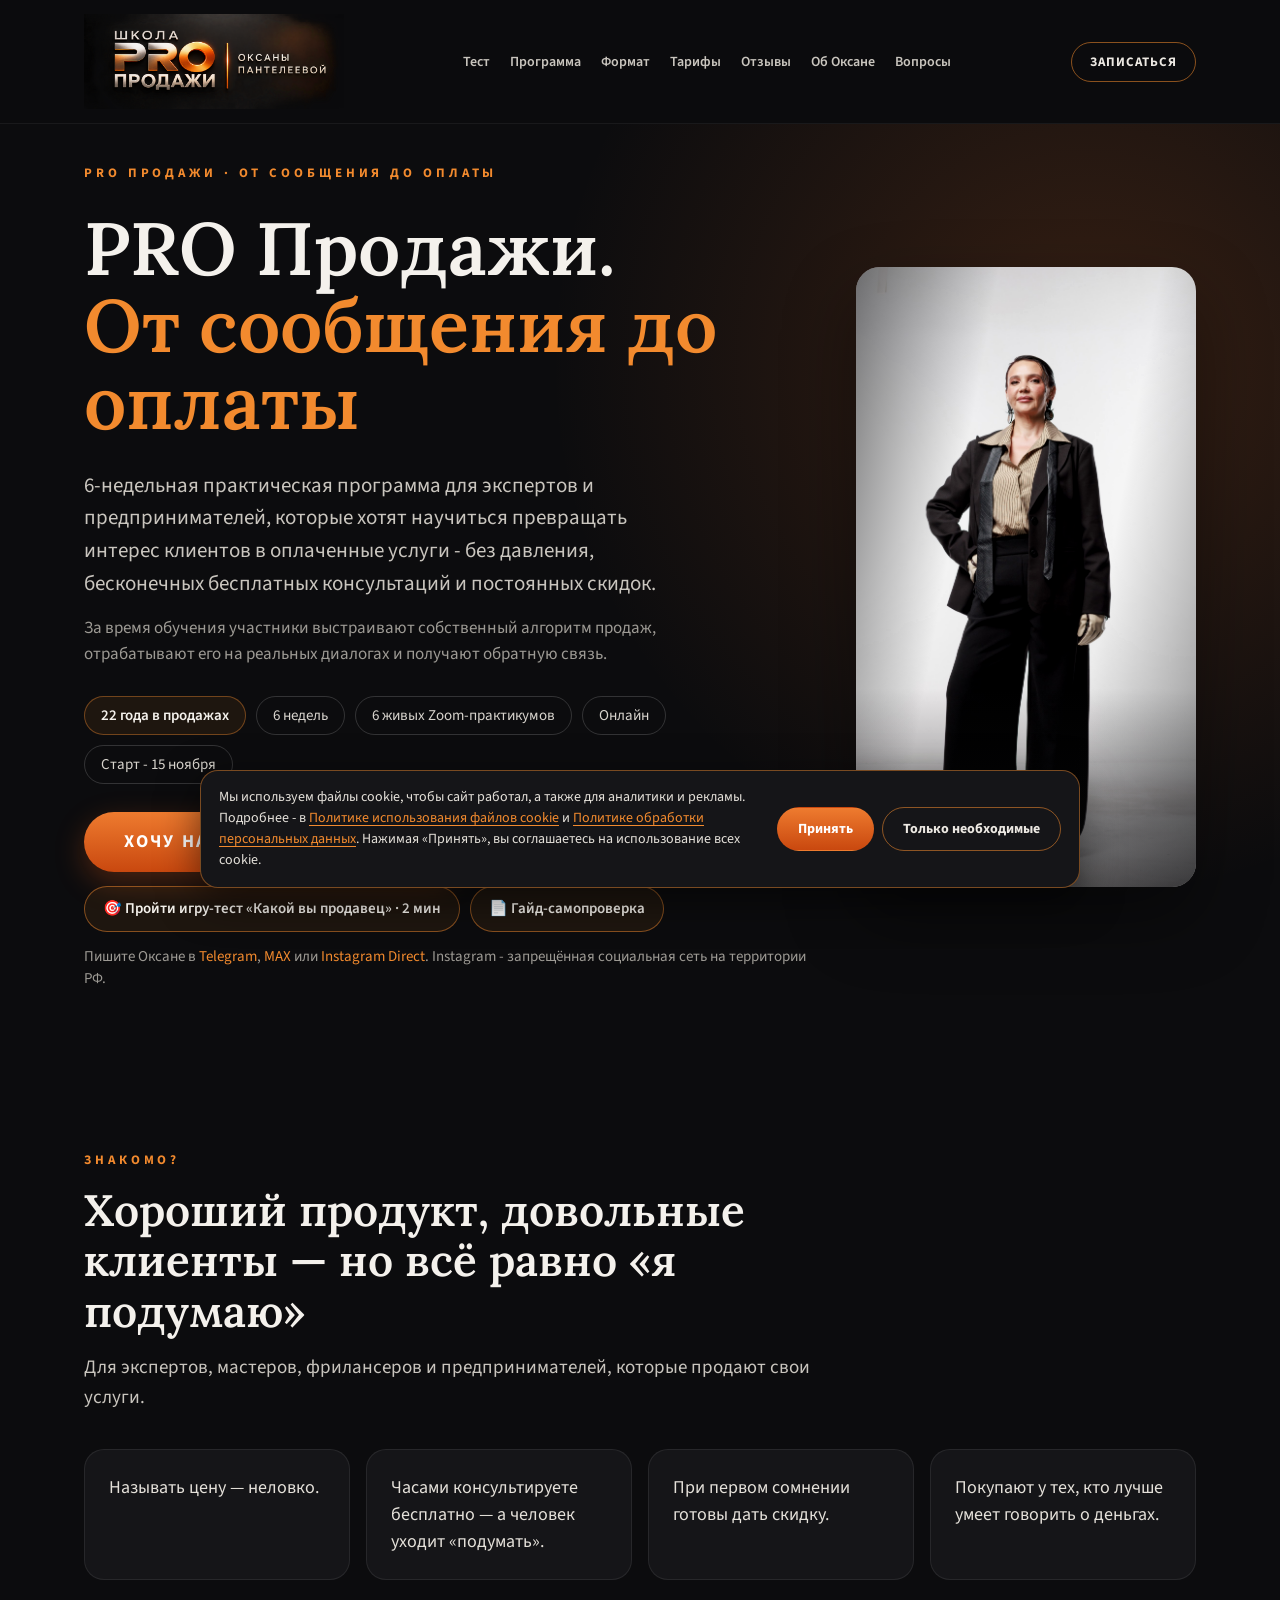
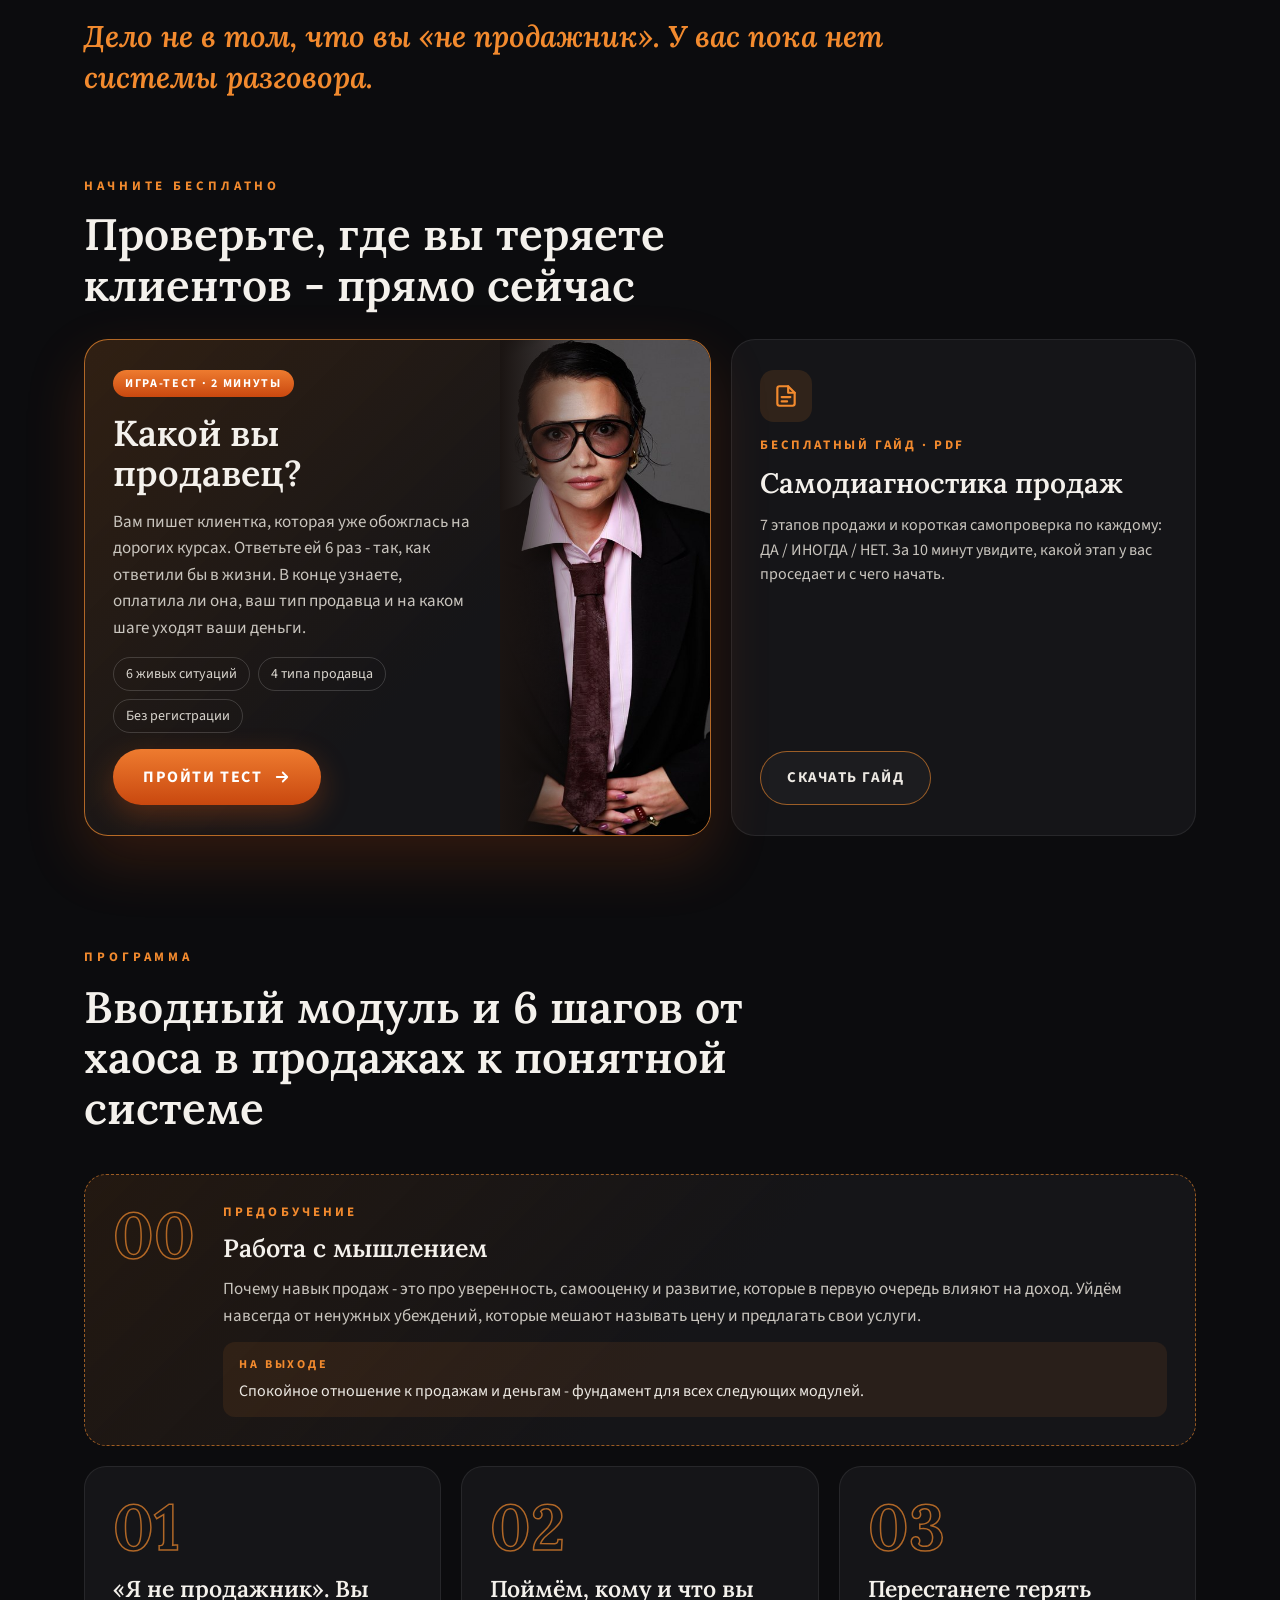
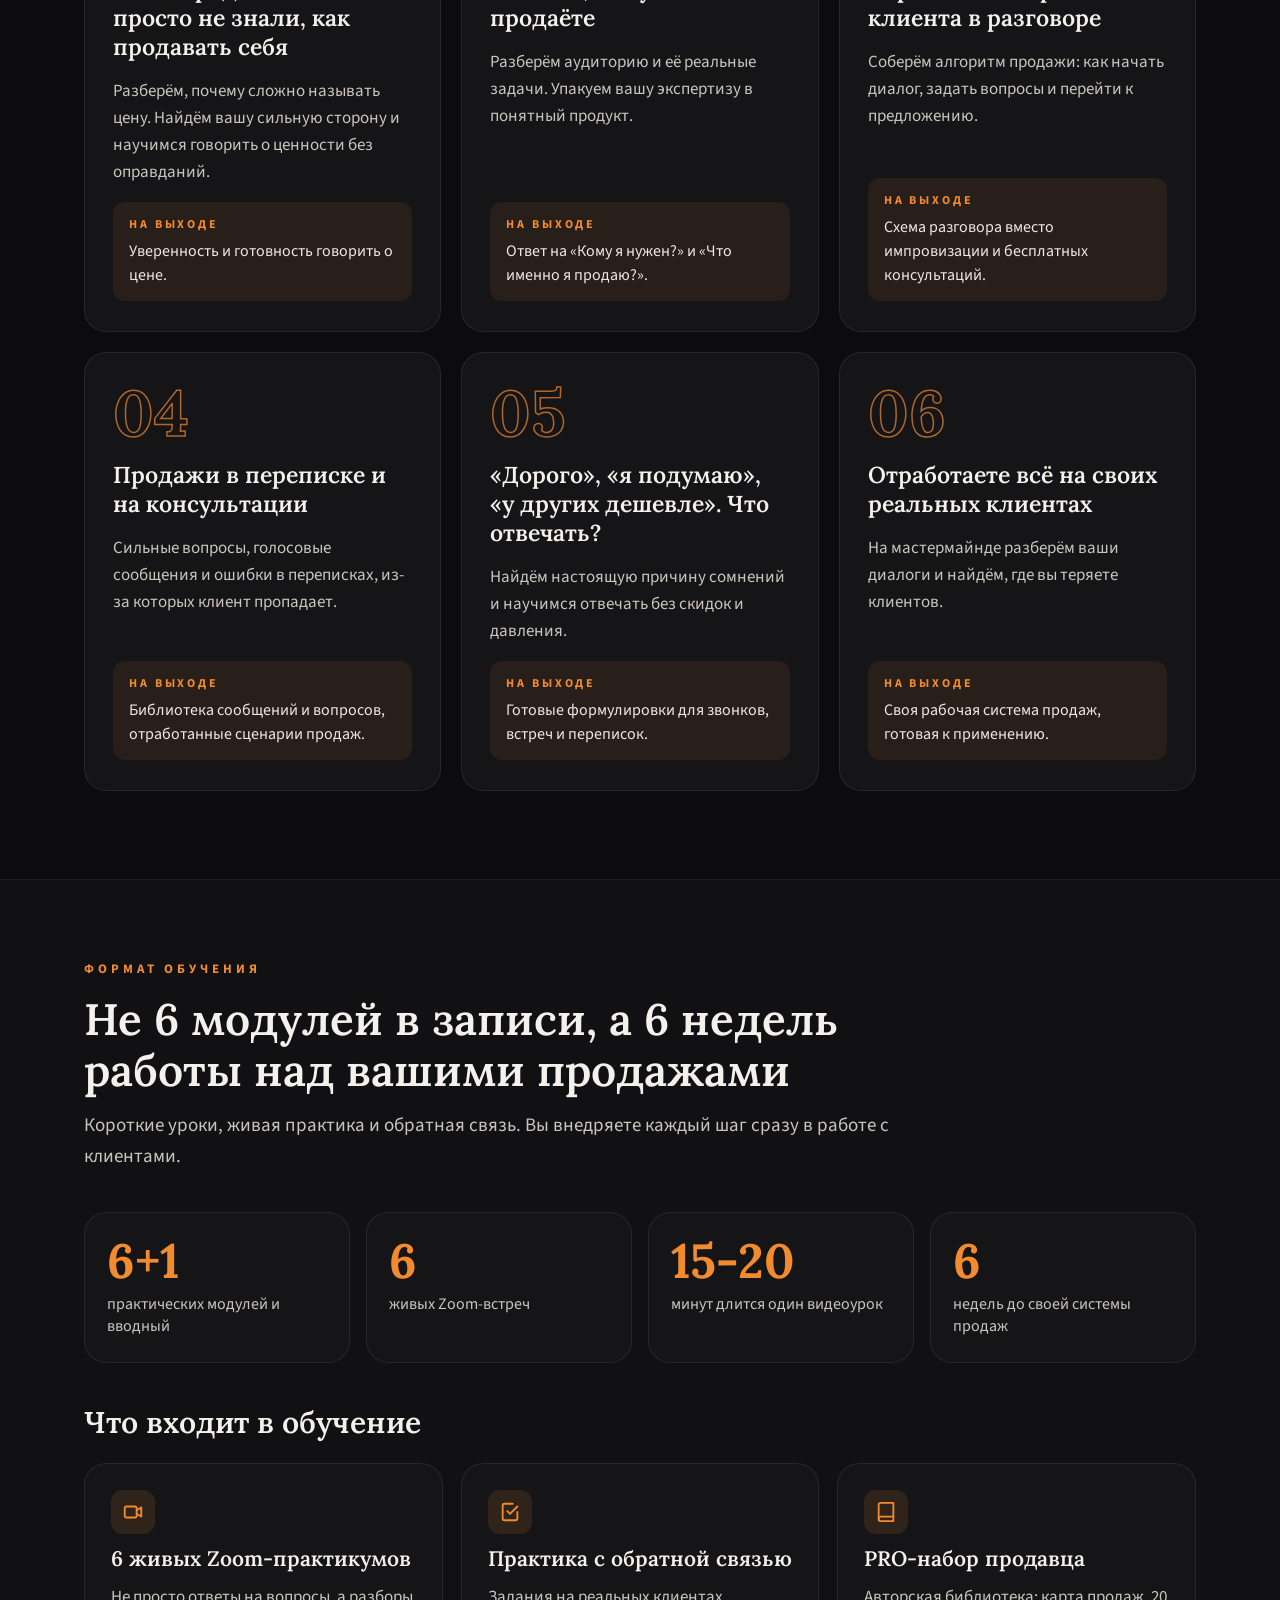
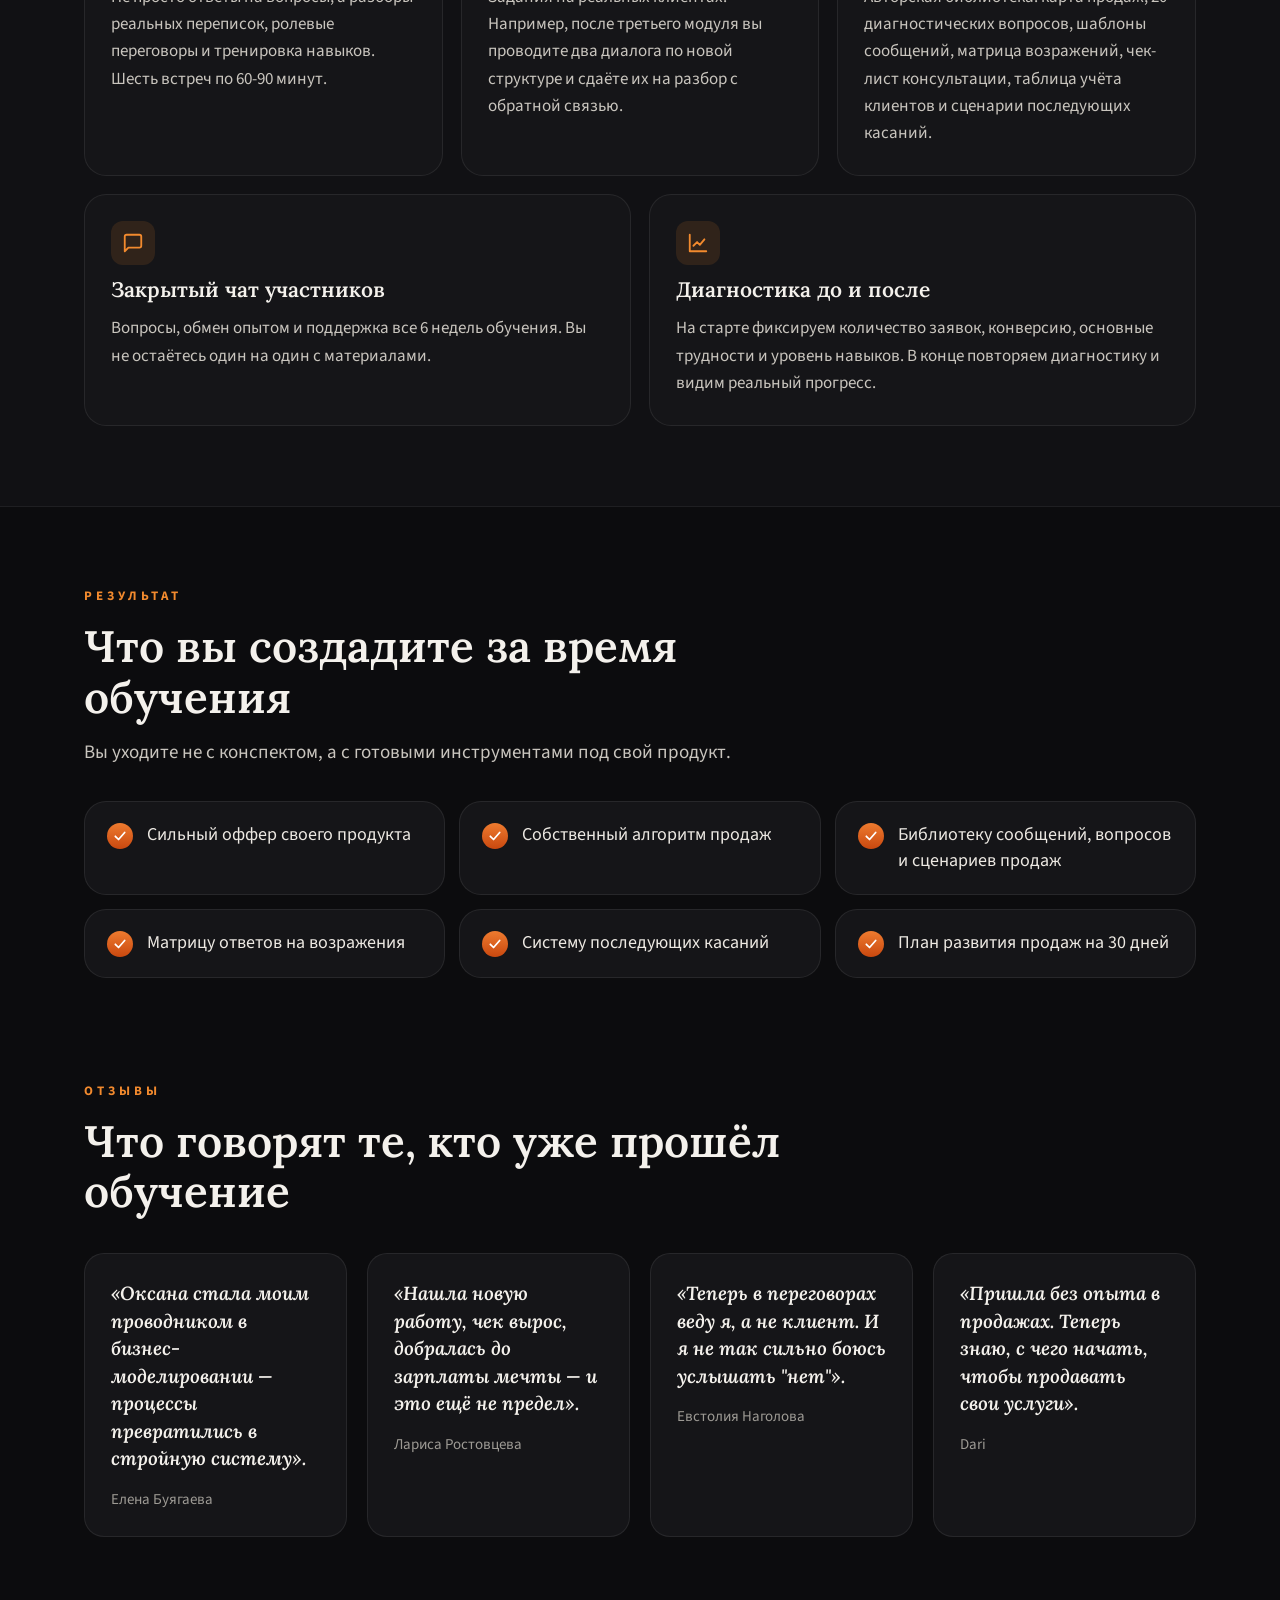
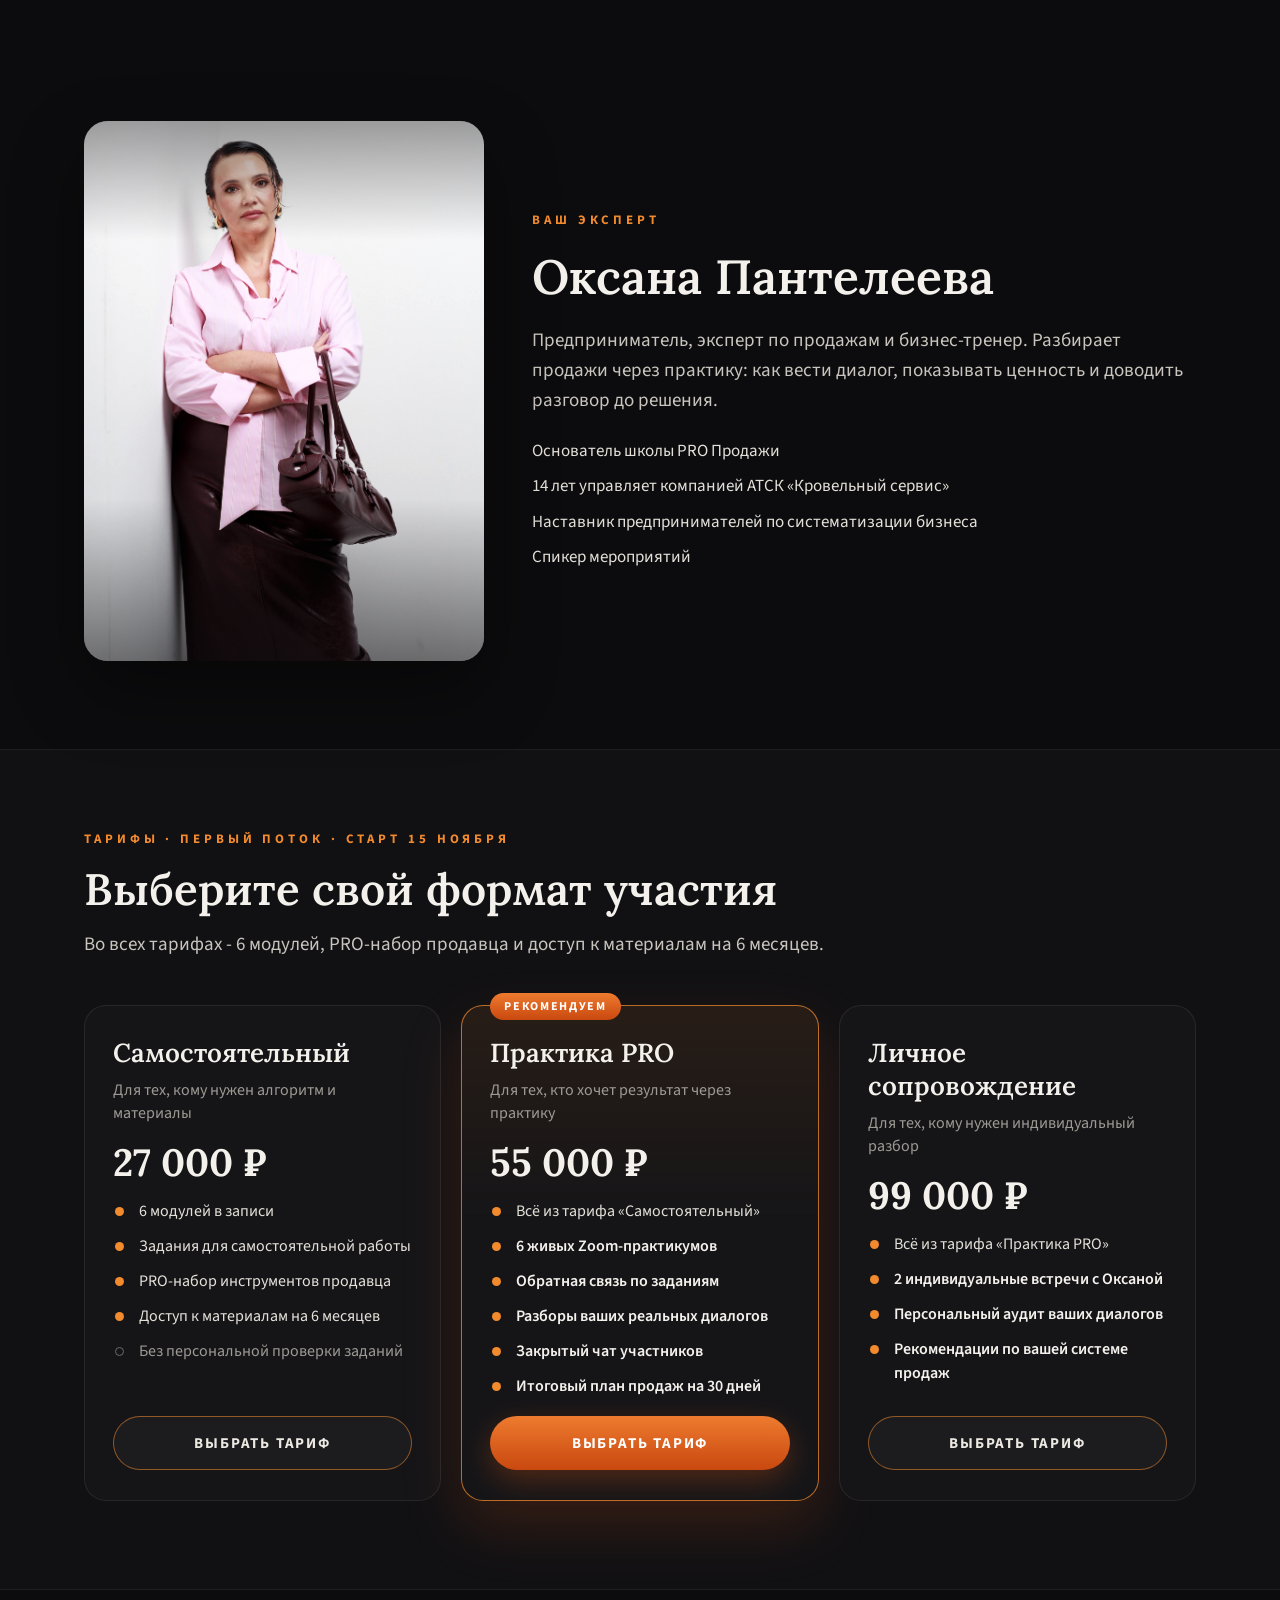
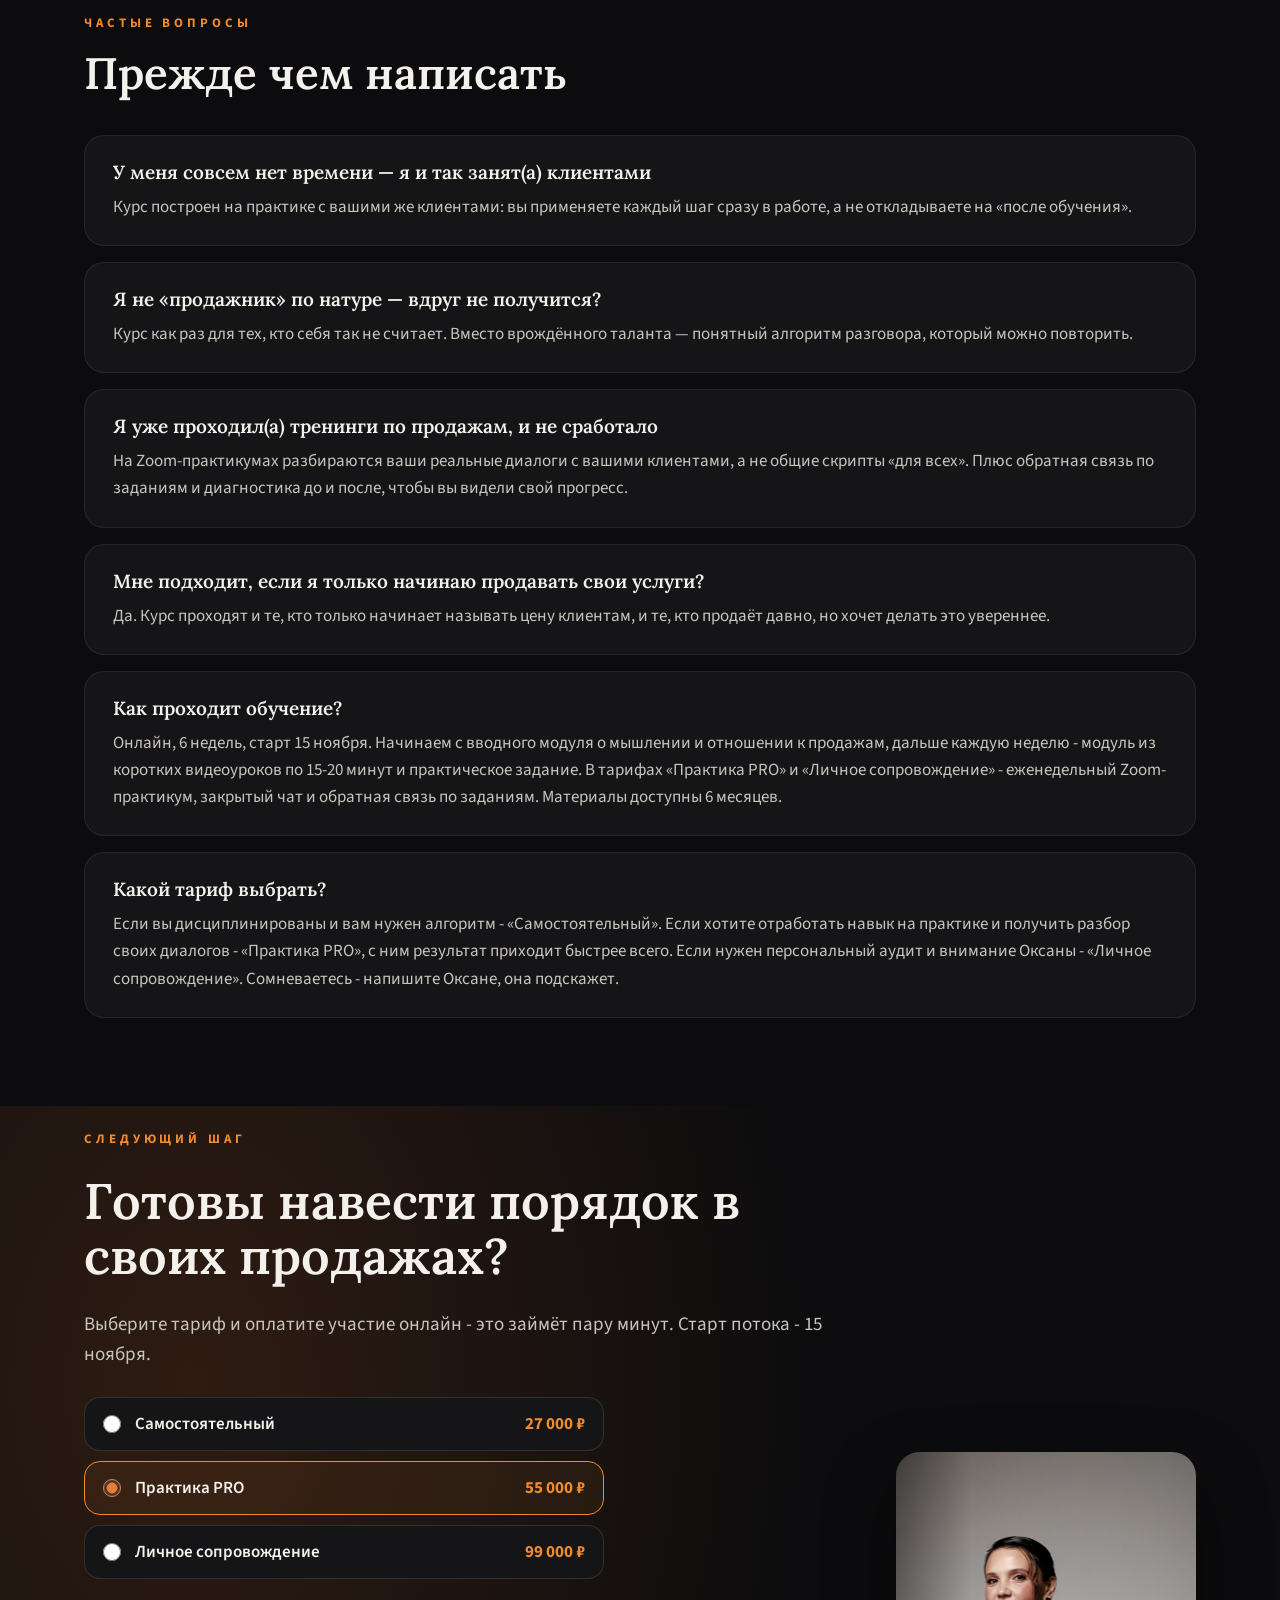
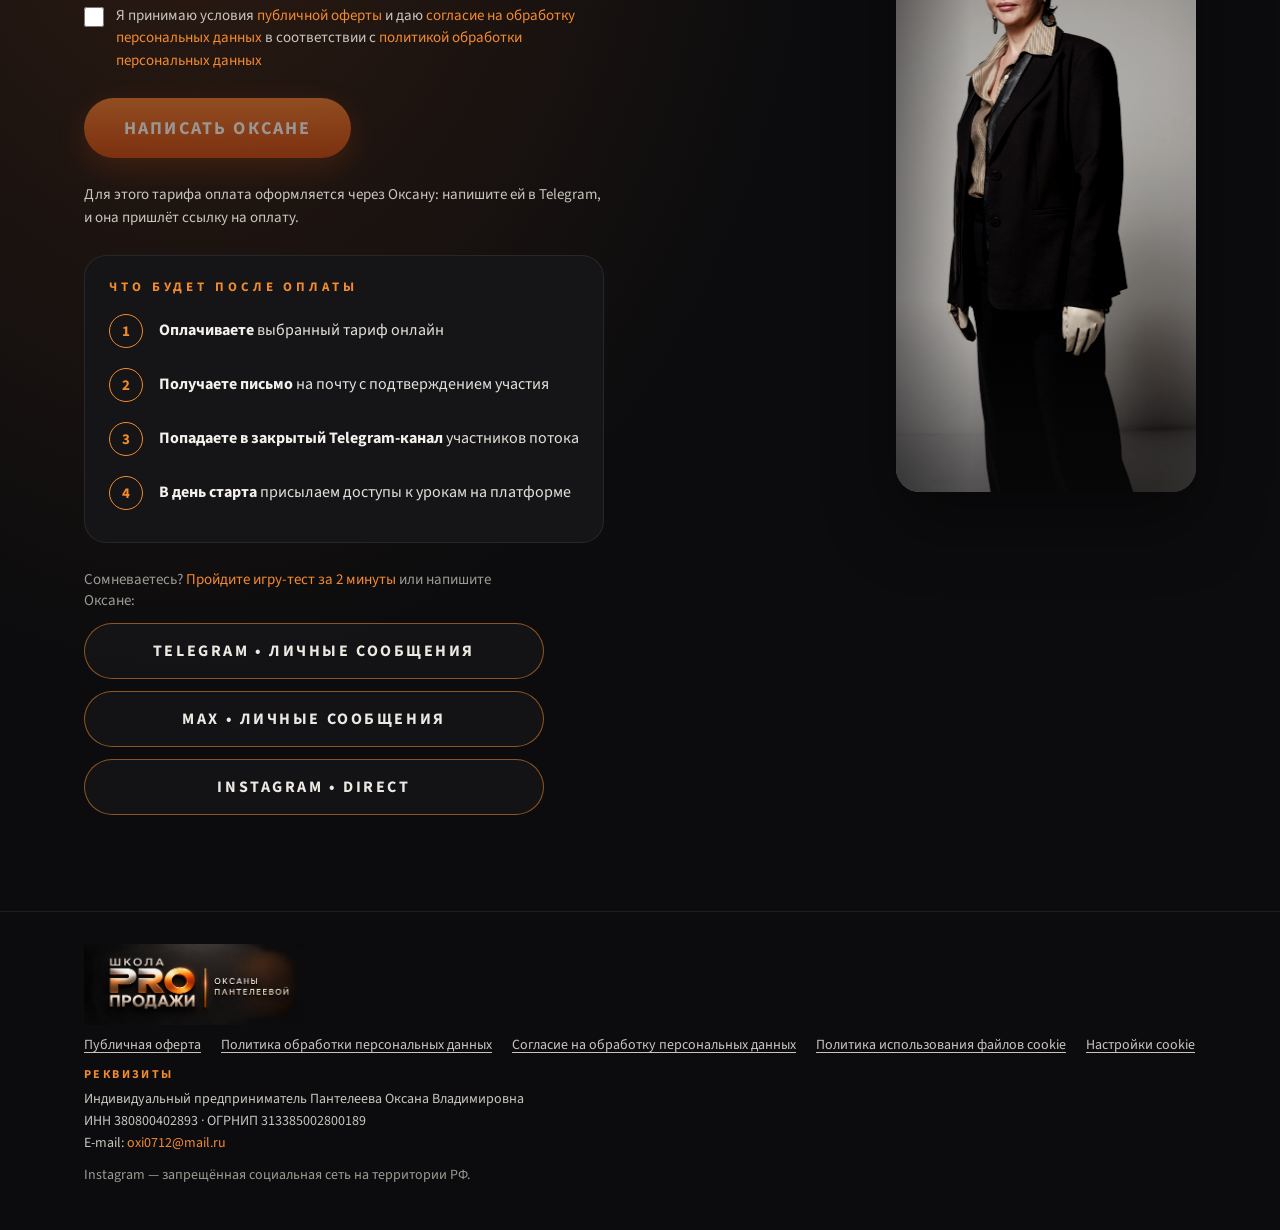
==== index.html @ d16450e8 "Цены с 11 ноября округлены: 27 000 / 55 000 / 99 000 Co-Authored-By: Claude Opus 5.5 <noreply@anthro" ====
<!doctype html>
<html lang="ru">
<head>
<meta charset="utf-8">
<meta name="viewport" content="width=device-width, initial-scale=1">
<title>PRO Продажи. От сообщения до оплаты - курс Оксаны Пантелеевой</title>
<meta name="description" content="Пошаговая система продаж для экспертов и предпринимателей: как назвать цену, что ответить на «дорого» и как довести разговор до сделки без давления.">
<meta property="og:title" content="Школа PRO продажи — курс Оксаны Пантелеевой">
<meta property="og:description" content="От «я не продажник» до эксперта, который уверенно называет цену.">
<meta property="og:type" content="website">
<meta name="theme-color" content="#0c0c0e">

<link href="https://fonts.googleapis.com/css2?family=Lora:ital,wght@0,500;0,600;0,700;1,600&amp;family=Source+Sans+3:wght@400;600;700&amp;display=swap" rel="stylesheet">
<style>
body{margin:0;background:#0c0c0e;color:#ece8e2;font-family:'Source Sans 3','Helvetica Neue',Arial,sans-serif;scroll-behavior:smooth}
a{color:#f28a2e;text-decoration:none}
a:hover{color:#ffb070}
a:focus-visible{outline:2px solid #ffb070;outline-offset:3px}
a.btn:hover{filter:brightness(1.1);color:#ffffff}
a.pill:hover{border-color:#f28a2e;color:#ffffff}
a.navlink{color:#c9c5be;font-size:14px;font-weight:600}
a.navlink:hover{color:#f28a2e}
.consent{display:flex;align-items:flex-start;gap:12px;max-width:520px;font-size:15px;line-height:1.5;color:#c9c5be;cursor:pointer}
.consent input{flex:0 0 auto;width:20px;height:20px;margin:2px 0 0;accent-color:#ee7b2f;cursor:pointer}
.consent-hint{font-size:14px;font-weight:700;color:#ff9a5a;margin-top:-14px}
#pay-btn.locked{opacity:.55}
.legal-links{display:flex;flex-wrap:wrap;gap:6px 20px;font-size:14px}
.legal-links a{color:#c9c5be;text-decoration:underline;text-underline-offset:3px}
.legal-links a:hover{color:#f28a2e}
.navwrap{-ms-overflow-style:none;scrollbar-width:none}
.navwrap::-webkit-scrollbar{display:none}
.navrow{display:flex;flex-wrap:wrap;align-items:center;justify-content:space-between;gap:10px 16px}
.navlogo{flex:0 0 auto;display:flex;align-items:center;min-width:0;width:260px;max-width:38vw}
.navlogo img{display:block;width:100%;height:auto;object-fit:contain}
@media (max-width:640px){
.navlinks{order:3;width:100%;justify-content:flex-start;padding-top:2px}
.navcta{order:2}
.navlogo{width:150px;max-width:44vw}
}
.wrap{max-width:1160px;margin:0 auto;box-sizing:border-box;padding:0 24px}
.kicker{font-size:13px;letter-spacing:.3em;color:#f28a2e;font-weight:700;text-transform:uppercase}
.h2{margin:0;font-family:Lora,Georgia,serif;font-weight:600;font-size:clamp(28px,4vw,44px);line-height:1.15;color:#f4f1ec}
.card{box-sizing:border-box;background:#151518;border:1px solid rgba(255,255,255,.08);border-radius:22px}
.stats{display:grid;grid-template-columns:repeat(4,minmax(0,1fr));gap:16px}
.stat{padding:24px 22px;display:flex;flex-direction:column;gap:8px}
.stat-num{font-family:Lora,Georgia,serif;font-weight:700;font-size:clamp(34px,4.4vw,48px);line-height:1;color:#f28a2e}
.stat-label{font-size:16px;line-height:1.4;color:#c9c5be}
@media (max-width:820px){.stats{grid-template-columns:repeat(2,minmax(0,1fr))}}
.feat-grid{display:flex;flex-wrap:wrap;gap:18px}
.feat{flex:1 1 320px;padding:26px 26px 28px;display:flex;flex-direction:column;gap:12px}
.feat-ico{width:44px;height:44px;border-radius:12px;background:rgba(242,138,46,.12);display:flex;align-items:center;justify-content:center;color:#f28a2e}
.feat h3{margin:0;font-family:Lora,Georgia,serif;font-weight:600;font-size:21px;line-height:1.25;color:#f4f1ec}
.feat p{margin:0;font-size:17px;line-height:1.6;color:#c9c5be}
.create-grid{display:grid;grid-template-columns:repeat(3,minmax(0,1fr));gap:14px}
.create-item{padding:20px 22px;display:flex;gap:14px;align-items:flex-start;font-size:18px;line-height:1.45;color:#ece8e2}
.check{flex:0 0 auto;width:26px;height:26px;border-radius:50%;background:linear-gradient(180deg,#ee7b2f,#c9480f);display:flex;align-items:center;justify-content:center;margin-top:1px}
@media (max-width:900px){.create-grid{grid-template-columns:repeat(2,minmax(0,1fr))}}
@media (max-width:560px){.create-grid{grid-template-columns:1fr}}
.tariffs{display:flex;flex-wrap:wrap;gap:20px;align-items:stretch}
.tariff{flex:1 1 300px;padding:30px 28px;display:flex;flex-direction:column;gap:18px;position:relative}
.tariff.main{border:1.5px solid rgba(242,138,46,.75);background:linear-gradient(180deg,rgba(242,138,46,.10),#151518 45%);box-shadow:0 24px 60px rgba(226,90,20,.18)}
.tariff-badge{position:absolute;top:-13px;left:28px;padding:5px 14px;border-radius:999px;background:linear-gradient(180deg,#ee7b2f,#c9480f);color:#fff;font-size:12px;font-weight:700;letter-spacing:.14em;text-transform:uppercase}
.tariff-name{font-family:Lora,Georgia,serif;font-weight:600;font-size:26px;color:#f4f1ec;margin:0}
.tariff-for{font-size:16px;line-height:1.45;color:#9d9a94;margin:-8px 0 0}
.tariff-price{font-family:Lora,Georgia,serif;font-weight:700;font-size:38px;line-height:1;color:#f4f1ec}
.tariff ul{list-style:none;margin:0;padding:0;display:flex;flex-direction:column;gap:11px}
.tariff li{position:relative;padding-left:26px;font-size:16px;line-height:1.5;color:#e4e0d9}
.tariff li::before{content:"";position:absolute;left:2px;top:8px;width:9px;height:9px;border-radius:50%;background:#f28a2e}
.tariff li.plus{color:#f4f1ec;font-weight:600}
.tariff li.muted{color:#9d9a94}
.tariff li.muted::before{background:transparent;border:1.5px solid #6d6a65;width:7px;height:7px}
.tariff .btn-t{margin-top:auto;display:flex;align-items:center;justify-content:center;min-height:54px;padding:0 24px;box-sizing:border-box;border-radius:999px;border:1px solid rgba(242,138,46,.55);color:#ece8e2;font-weight:700;font-size:15px;letter-spacing:.12em;text-transform:uppercase;cursor:pointer;background:rgba(255,255,255,.03);font-family:inherit}
.tariff.main .btn-t{background:linear-gradient(180deg,#ee7b2f,#c9480f);border:none;color:#fff;box-shadow:0 10px 30px rgba(226,90,20,.30)}
.tariff .btn-t:hover{filter:brightness(1.1);border-color:#f28a2e}
.picker{display:flex;flex-direction:column;gap:10px;max-width:520px;width:100%}
.pick{display:flex;align-items:center;gap:14px;padding:14px 18px;box-sizing:border-box;border:1px solid rgba(255,255,255,.12);border-radius:16px;background:#151518;cursor:pointer;transition:border-color .15s}
.pick input{accent-color:#ee7b2f;width:18px;height:18px;margin:0;flex:0 0 auto;cursor:pointer}
.pick-name{flex:1 1 auto;font-size:17px;font-weight:600;color:#f4f1ec}
.pick-price{font-size:17px;font-weight:700;color:#f28a2e;white-space:nowrap}
.price-later{font-size:14px;color:#9d9a94;margin-top:-10px}
.price-later s{color:#c9c5be}
.pick:has(input:checked){border-color:#f28a2e;background:rgba(242,138,46,.07)}
.pay-note{font-size:15px;line-height:1.5;color:#c9c5be;max-width:520px}
.steps{display:flex;flex-direction:column;gap:0;max-width:520px;width:100%;box-sizing:border-box;padding:22px 24px}
.step{display:flex;gap:16px;align-items:flex-start;padding:10px 0}
.step-n{flex:0 0 auto;width:32px;height:32px;border-radius:50%;border:1.5px solid #f28a2e;color:#f28a2e;font-weight:700;font-size:15px;display:flex;align-items:center;justify-content:center}
.step-t{font-size:16px;line-height:1.5;color:#e4e0d9;padding-top:4px}
.step-t b{color:#f4f1ec}
.free{display:grid;grid-template-columns:1.35fr 1fr;gap:20px}
@media (max-width:860px){.free{grid-template-columns:1fr}}
.free-test{position:relative;overflow:hidden;display:grid;grid-template-columns:1fr 210px;gap:0;border:1.5px solid rgba(242,138,46,.7);background:linear-gradient(135deg,rgba(242,138,46,.16),#151518 60%);border-radius:24px;box-shadow:0 24px 60px rgba(226,90,20,.18)}
.free-test .ft-body{padding:30px 28px;display:flex;flex-direction:column;gap:16px}
.free-test .ft-img{position:relative;min-height:100%}
.free-test .ft-img img{position:absolute;inset:0;width:100%;height:100%;object-fit:cover;object-position:50% 10%}
.free-test .ft-img::after{content:"";position:absolute;inset:0;background:linear-gradient(90deg,#1a1412 0%,rgba(26,20,18,0) 45%)}
@media (max-width:560px){.free-test{grid-template-columns:1fr}.free-test .ft-img{height:220px;order:-1}.free-test .ft-img::after{background:linear-gradient(0deg,#1a1412 0%,rgba(26,20,18,0) 55%)}}
.badge{align-self:flex-start;padding:5px 12px;border-radius:999px;background:linear-gradient(180deg,#ee7b2f,#c9480f);color:#fff;font-size:12px;font-weight:700;letter-spacing:.14em;text-transform:uppercase}
.ft-title{margin:0;font-family:Lora,Georgia,serif;font-weight:600;font-size:clamp(26px,3.4vw,36px);line-height:1.12;color:#f4f1ec}
.ft-text{margin:0;font-size:17px;line-height:1.55;color:#c9c5be}
.ft-chips{display:flex;flex-wrap:wrap;gap:8px}
.ft-chips span{padding:6px 12px;border-radius:999px;border:1px solid rgba(255,255,255,.16);font-size:14px;color:#d8d4cd}
.btn-test{align-self:flex-start;display:inline-flex;align-items:center;gap:10px;min-height:56px;padding:0 30px;border-radius:999px;background:linear-gradient(180deg,#ee7b2f,#c9480f);color:#fff;font-weight:700;font-size:16px;letter-spacing:.1em;text-transform:uppercase;box-shadow:0 10px 30px rgba(226,90,20,.3)}
.btn-test:hover{filter:brightness(1.1);color:#fff}
.free-guide{padding:30px 28px;display:flex;flex-direction:column;gap:14px;border-radius:24px}
.free-guide .gd-ico{width:52px;height:52px;border-radius:14px;background:rgba(242,138,46,.12);display:flex;align-items:center;justify-content:center;color:#f28a2e}
.btn-guide{align-self:flex-start;margin-top:auto;display:inline-flex;align-items:center;min-height:52px;padding:0 26px;border-radius:999px;border:1px solid rgba(242,138,46,.6);color:#ece8e2;font-weight:700;font-size:15px;letter-spacing:.1em;text-transform:uppercase;background:rgba(255,255,255,.03)}
.btn-guide:hover{border-color:#f28a2e;color:#fff}
.hero-free{display:flex;flex-wrap:wrap;gap:10px}
.hero-free a{display:inline-flex;align-items:center;gap:8px;min-height:44px;padding:0 18px;border-radius:999px;border:1px solid rgba(242,138,46,.5);background:rgba(242,138,46,.08);color:#f4f1ec;font-size:15px;font-weight:600}
.hero-free a:hover{border-color:#f28a2e;color:#fff}
.mod0{flex:1 1 100%;box-sizing:border-box;padding:28px;border-radius:22px;border:1px dashed rgba(242,138,46,.6);background:linear-gradient(135deg,rgba(242,138,46,.10),#151518 55%);display:grid;grid-template-columns:auto 1fr;gap:12px 28px;align-items:start}
@media (max-width:640px){.mod0{grid-template-columns:1fr}}
</style>

<link rel="stylesheet" href="cookie-consent.css">
<script src="cookie-consent.js" defer></script>
</head>
<body>


<div id="top" style="width: 100%; box-sizing: border-box; background: #0c0c0e; color: #ece8e2; font-family: 'Source Sans 3','Helvetica Neue',Arial,sans-serif;">

<div style="position: sticky; top: 0; z-index: 20; background: rgba(12,12,14,0.92); backdrop-filter: blur(8px); border-bottom: 1px solid rgba(255,255,255,0.06);">
<div class="navrow" style="max-width: 1160px; margin: 0 auto; padding: 14px 24px; box-sizing: border-box;">
<a href="#top" class="navlogo"><img src="logo.png" alt="Школа PRO продажи Оксаны Пантелеевой"></a>
<div class="navwrap navlinks" style="display: flex; gap: 20px; overflow-x: auto; align-items: center;">
<a class="navlink" href="#besplatno">Тест</a>
<a class="navlink" href="#programma">Программа</a>
<a class="navlink" href="#format">Формат</a>
<a class="navlink" href="#tarify">Тарифы</a>
<a class="navlink" href="#otzyvy">Отзывы</a>
<a class="navlink" href="#oksana">Об Оксане</a>
<a class="navlink" href="#faq">Вопросы</a>
</div>
<a class="pill navcta" href="#tarify" style="display: inline-flex; align-items: center; min-height: 40px; padding: 0 18px; box-sizing: border-box; border: 1px solid rgba(242,138,46,0.55); border-radius: 999px; color: #ece8e2; font-size: 13px; font-weight: 700; letter-spacing: 0.08em; text-transform: uppercase; white-space: nowrap;">Записаться</a>
</div>
</div>

<div style="background: radial-gradient(60% 80% at 85% 25%, rgba(226,110,40,0.20), rgba(12,12,14,0) 70%);">
<div style="max-width: 1160px; margin: 0 auto; padding: 40px 24px 88px; box-sizing: border-box; display: flex; flex-wrap: wrap; gap: 48px; align-items: center; justify-content: center;">
<div style="flex: 1 1 480px; min-width: 0; display: flex; flex-direction: column; gap: 28px;">
<div style="font-size: 13px; letter-spacing: 0.3em; color: #f28a2e; font-weight: 700; text-transform: uppercase;">PRO Продажи · От сообщения до оплаты</div>
<h1 style="margin: 0; font-family: Lora,Georgia,serif; font-weight: 600; font-size: clamp(40px, 6.4vw, 74px); line-height: 1.04; color: #f4f1ec;">PRO Продажи.<br><span style="color: #f28a2e;">От сообщения до оплаты</span></h1>
<p style="margin: 0; font-size: clamp(18px, 2.2vw, 21px); line-height: 1.55; color: #c9c5be; max-width: 620px;">6-недельная практическая программа для экспертов и предпринимателей, которые хотят научиться превращать интерес клиентов в оплаченные услуги - без давления, бесконечных бесплатных консультаций и постоянных скидок.</p>
<p style="margin: -12px 0 0; font-size: 17px; line-height: 1.55; color: #9d9a94; max-width: 620px;">За время обучения участники выстраивают собственный алгоритм продаж, отрабатывают его на реальных диалогах и получают обратную связь.</p>
<div style="display: flex; flex-wrap: wrap; gap: 10px;">
<div style="padding: 8px 16px; border: 1px solid rgba(242,138,46,0.4); background: rgba(242,138,46,0.08); border-radius: 999px; font-size: 15px; color: #f4f1ec; font-weight: 600;">22 года в продажах</div>
<div style="padding: 8px 16px; border: 1px solid rgba(255,255,255,0.16); border-radius: 999px; font-size: 15px; color: #d8d4cd;">6 недель</div>
<div style="padding: 8px 16px; border: 1px solid rgba(255,255,255,0.16); border-radius: 999px; font-size: 15px; color: #d8d4cd;">6 живых Zoom-практикумов</div>
<div style="padding: 8px 16px; border: 1px solid rgba(255,255,255,0.16); border-radius: 999px; font-size: 15px; color: #d8d4cd;">Онлайн</div>
<div style="padding: 8px 16px; border: 1px solid rgba(255,255,255,0.16); border-radius: 999px; font-size: 15px; color: #d8d4cd;">Старт - 15 ноября</div>
<div class="price-deadline-tag" style="padding: 8px 16px; border: 1px solid rgba(242,138,46,0.5); background: rgba(242,138,46,0.1); border-radius: 999px; font-size: 15px; color: #f4f1ec; font-weight: 600;">Лучшие цены до 10 ноября</div>
</div>
<div style="display: flex; flex-direction: column; gap: 14px; align-items: flex-start;">
<a class="btn" href="#tarify" style="display: inline-flex; align-items: center; justify-content: center; min-height: 60px; padding: 0 40px; box-sizing: border-box; border-radius: 999px; background: linear-gradient(180deg, #ee7b2f, #c9480f); color: #ffffff; font-weight: 700; font-size: 18px; letter-spacing: 0.12em; text-transform: uppercase; box-shadow: 0 10px 30px rgba(226,90,20,0.30);">Хочу научиться продавать</a>
<div class="hero-free"><a href="test.html">🎯 Пройти игру-тест «Какой вы продавец» · 2 мин</a><a href="guide.pdf" target="_blank">📄 Гайд-самопроверка</a></div>
<div style="font-size: 15px; line-height: 1.5; color: #9d9a94;">Пишите Оксане в <a href="https://t.me/Oxi071280" target="_blank" rel="noopener">Telegram</a>, <a href="https://max.ru/u/f9LHodD0cOLfUrJS78I_kEc0COptckK-t9AedTTkOhEpouXCO49UxQG8S5Y" target="_blank" rel="noopener">MAX</a> или <a href="https://www.instagram.com/oxi0712" target="_blank" rel="noopener">Instagram Direct</a>. Instagram - запрещённая социальная сеть на территории РФ.</div>
</div>
</div>
<div style="position: relative; flex: 0 1 340px; width: 340px; max-width: 100%; height: 620px; box-sizing: border-box; border-radius: 24px; overflow: hidden; box-shadow: 0 30px 70px rgba(0,0,0,0.4);">
<img src="oksana-hero.jpg" alt="Оксана Пантелеева, эксперт по продажам и бизнес-тренер" style="display: block; width: 100%; height: 100%; object-fit: cover; object-position: 50% 0%; filter: contrast(1.08) saturate(0.88) brightness(0.97);">
<div style="position: absolute; inset: 0; background: linear-gradient(100deg, rgba(12,12,14,0.55) 0%, rgba(12,12,14,0) 32%, rgba(12,12,14,0) 68%, rgba(12,12,14,0.4) 100%), linear-gradient(0deg, rgba(12,12,14,0.6) 0%, rgba(12,12,14,0) 32%);"></div>
</div>
</div>
</div>

<div style="max-width: 1160px; margin: 0 auto; padding: 72px 24px; box-sizing: border-box; display: flex; flex-direction: column; gap: 36px;">
<div style="display: flex; flex-direction: column; gap: 16px; max-width: 760px;">
<div style="font-size: 13px; letter-spacing: 0.3em; color: #f28a2e; font-weight: 700; text-transform: uppercase;">Знакомо?</div>
<h2 style="margin: 0; font-family: Lora,Georgia,serif; font-weight: 600; font-size: clamp(28px, 4vw, 44px); line-height: 1.15; color: #f4f1ec;">Хороший продукт, довольные клиенты — но всё равно «я подумаю»</h2>
<p style="margin: 0; font-size: 19px; line-height: 1.6; color: #c9c5be;">Для экспертов, мастеров, фрилансеров и предпринимателей, которые продают свои услуги.</p>
</div>
<div style="display: flex; flex-wrap: wrap; gap: 16px;">
<div style="flex: 1 1 240px; box-sizing: border-box; padding: 24px; background: #151518; border: 1px solid rgba(255,255,255,0.08); border-radius: 20px; font-size: 18px; line-height: 1.5; color: #e4e0d9;">Называть цену — неловко.</div>
<div style="flex: 1 1 240px; box-sizing: border-box; padding: 24px; background: #151518; border: 1px solid rgba(255,255,255,0.08); border-radius: 20px; font-size: 18px; line-height: 1.5; color: #e4e0d9;">Часами консультируете бесплатно — а человек уходит «подумать».</div>
<div style="flex: 1 1 240px; box-sizing: border-box; padding: 24px; background: #151518; border: 1px solid rgba(255,255,255,0.08); border-radius: 20px; font-size: 18px; line-height: 1.5; color: #e4e0d9;">При первом сомнении готовы дать скидку.</div>
<div style="flex: 1 1 240px; box-sizing: border-box; padding: 24px; background: #151518; border: 1px solid rgba(255,255,255,0.08); border-radius: 20px; font-size: 18px; line-height: 1.5; color: #e4e0d9;">Покупают у тех, кто лучше умеет говорить о деньгах.</div>
</div>
<p style="margin: 0; font-family: Lora,Georgia,serif; font-style: italic; font-weight: 600; font-size: clamp(22px, 3vw, 30px); line-height: 1.35; color: #f28a2e; max-width: 820px;">Дело не в том, что вы «не продажник». У вас пока нет системы разговора.</p>
</div>

<div id="besplatno" class="wrap" style="padding-top: 8px; padding-bottom: 88px; display: flex; flex-direction: column; gap: 28px;">
<div style="display: flex; flex-direction: column; gap: 14px; max-width: 760px;"><div class="kicker">Начните бесплатно</div><h2 class="h2">Проверьте, где вы теряете клиентов - прямо сейчас</h2></div>
<div class="free">
<div class="free-test">
<div class="ft-body">
<span class="badge">Игра-тест · 2 минуты</span>
<h3 class="ft-title">Какой вы продавец?</h3>
<p class="ft-text">Вам пишет клиентка, которая уже обожглась на дорогих курсах. Ответьте ей 6 раз - так, как ответили бы в жизни. В конце узнаете, оплатила ли она, ваш тип продавца и на каком шаге уходят ваши деньги.</p>
<div class="ft-chips"><span>6 живых ситуаций</span><span>4 типа продавца</span><span>Без регистрации</span></div>
<a class="btn-test" href="test.html">Пройти тест <svg width="18" height="18" viewBox="0 0 24 24" fill="none" stroke="currentColor" stroke-width="2.4" stroke-linecap="round" stroke-linejoin="round"><path d="M5 12h14M13 6l6 6-6 6"/></svg></a>
</div>
<div class="ft-img"><img src="test-hero.jpg" alt="Оксана Пантелеева"></div>
</div>
<div class="card free-guide">
<div class="gd-ico"><svg width="26" height="26" viewBox="0 0 24 24" fill="none" stroke="currentColor" stroke-width="2" stroke-linecap="round" stroke-linejoin="round"><path d="M14 3H6a2 2 0 0 0-2 2v14a2 2 0 0 0 2 2h12a2 2 0 0 0 2-2V9z"/><path d="M14 3v6h6"/><path d="M8 13h8M8 17h5"/></svg></div>
<span class="kicker" style="letter-spacing:.2em">Бесплатный гайд · PDF</span>
<h3 class="ft-title" style="font-size: clamp(22px, 2.6vw, 28px);">Самодиагностика продаж</h3>
<p class="ft-text" style="font-size: 16px;">7 этапов продажи и короткая самопроверка по каждому: ДА / ИНОГДА / НЕТ. За 10 минут увидите, какой этап у вас проседает и с чего начать.</p>
<a class="btn-guide" href="guide.pdf" target="_blank">Скачать гайд</a>
</div>
</div>
</div>

<div id="programma" style="max-width: 1160px; margin: 0 auto; padding: 24px 24px 88px; box-sizing: border-box; display: flex; flex-direction: column; gap: 40px;">
<div style="display: flex; flex-direction: column; gap: 16px; max-width: 760px;">
<div style="font-size: 13px; letter-spacing: 0.3em; color: #f28a2e; font-weight: 700; text-transform: uppercase;">Программа</div>
<h2 style="margin: 0; font-family: Lora,Georgia,serif; font-weight: 600; font-size: clamp(28px, 4vw, 44px); line-height: 1.15; color: #f4f1ec;">Вводный модуль и 6 шагов от хаоса в продажах к понятной системе</h2>
</div>
<div style="display: flex; flex-wrap: wrap; gap: 20px;">

<div class="mod0">
<div style="font-family: Lora,Georgia,serif; font-size: 64px; line-height: 1; font-weight: 700; color: transparent; -webkit-text-stroke: 1.5px rgba(242,138,46,0.7);">00</div>
<div style="display: flex; flex-direction: column; gap: 12px;">
<div class="kicker" style="letter-spacing:.24em">Предобучение</div>
<h3 style="margin: 0; font-family: Lora,Georgia,serif; font-weight: 600; font-size: 25px; line-height: 1.25; color: #f4f1ec;">Работа с мышлением</h3>
<p style="margin: 0; font-size: 17px; line-height: 1.6; color: #c9c5be;">Почему навык продаж - это про уверенность, самооценку и развитие, которые в первую очередь влияют на доход. Уйдём навсегда от ненужных убеждений, которые мешают называть цену и предлагать свои услуги.</p>
<div style="padding: 14px 16px; background: rgba(242,138,46,0.09); border-radius: 12px;"><div style="font-size: 12px; letter-spacing: 0.24em; font-weight: 700; color: #f28a2e; text-transform: uppercase; margin-bottom: 6px;">На выходе</div><div style="font-size: 16px; line-height: 1.5; color: #ece8e2;">Спокойное отношение к продажам и деньгам - фундамент для всех следующих модулей.</div></div>
</div>
</div>

<div style="flex: 1 1 340px; box-sizing: border-box; padding: 28px 28px 30px; background: #151518; border: 1px solid rgba(255,255,255,0.08); border-radius: 22px; display: flex; flex-direction: column; gap: 16px;">
<div style="font-family: Lora,Georgia,serif; font-size: 64px; line-height: 1; font-weight: 700; color: transparent; -webkit-text-stroke: 1.5px rgba(242,138,46,0.7);">01</div>
<h3 style="margin: 0; font-family: Lora,Georgia,serif; font-weight: 600; font-size: 23px; line-height: 1.25; color: #f4f1ec;">«Я не продажник». Вы просто не знали, как продавать себя</h3>
<p style="margin: 0; font-size: 17px; line-height: 1.6; color: #c9c5be;">Разберём, почему сложно называть цену. Найдём вашу сильную сторону и научимся говорить о ценности без оправданий.</p>
<div style="margin-top: auto; padding: 14px 16px; background: rgba(242,138,46,0.09); border-radius: 12px;">
<div style="font-size: 12px; letter-spacing: 0.24em; font-weight: 700; color: #f28a2e; text-transform: uppercase; margin-bottom: 6px;">На выходе</div>
<div style="font-size: 16px; line-height: 1.5; color: #ece8e2;">Уверенность и готовность говорить о цене.</div>
</div>
</div>

<div style="flex: 1 1 340px; box-sizing: border-box; padding: 28px 28px 30px; background: #151518; border: 1px solid rgba(255,255,255,0.08); border-radius: 22px; display: flex; flex-direction: column; gap: 16px;">
<div style="font-family: Lora,Georgia,serif; font-size: 64px; line-height: 1; font-weight: 700; color: transparent; -webkit-text-stroke: 1.5px rgba(242,138,46,0.7);">02</div>
<h3 style="margin: 0; font-family: Lora,Georgia,serif; font-weight: 600; font-size: 23px; line-height: 1.25; color: #f4f1ec;">Поймём, кому и что вы продаёте</h3>
<p style="margin: 0; font-size: 17px; line-height: 1.6; color: #c9c5be;">Разберём аудиторию и её реальные задачи. Упакуем вашу экспертизу в понятный продукт.</p>
<div style="margin-top: auto; padding: 14px 16px; background: rgba(242,138,46,0.09); border-radius: 12px;">
<div style="font-size: 12px; letter-spacing: 0.24em; font-weight: 700; color: #f28a2e; text-transform: uppercase; margin-bottom: 6px;">На выходе</div>
<div style="font-size: 16px; line-height: 1.5; color: #ece8e2;">Ответ на «Кому я нужен?» и «Что именно я продаю?».</div>
</div>
</div>

<div style="flex: 1 1 340px; box-sizing: border-box; padding: 28px 28px 30px; background: #151518; border: 1px solid rgba(255,255,255,0.08); border-radius: 22px; display: flex; flex-direction: column; gap: 16px;">
<div style="font-family: Lora,Georgia,serif; font-size: 64px; line-height: 1; font-weight: 700; color: transparent; -webkit-text-stroke: 1.5px rgba(242,138,46,0.7);">03</div>
<h3 style="margin: 0; font-family: Lora,Georgia,serif; font-weight: 600; font-size: 23px; line-height: 1.25; color: #f4f1ec;">Перестанете терять клиента в разговоре</h3>
<p style="margin: 0; font-size: 17px; line-height: 1.6; color: #c9c5be;">Соберём алгоритм продажи: как начать диалог, задать вопросы и перейти к предложению.</p>
<div style="margin-top: auto; padding: 14px 16px; background: rgba(242,138,46,0.09); border-radius: 12px;">
<div style="font-size: 12px; letter-spacing: 0.24em; font-weight: 700; color: #f28a2e; text-transform: uppercase; margin-bottom: 6px;">На выходе</div>
<div style="font-size: 16px; line-height: 1.5; color: #ece8e2;">Схема разговора вместо импровизации и бесплатных консультаций.</div>
</div>
</div>

<div style="flex: 1 1 340px; box-sizing: border-box; padding: 28px 28px 30px; background: #151518; border: 1px solid rgba(255,255,255,0.08); border-radius: 22px; display: flex; flex-direction: column; gap: 16px;">
<div style="font-family: Lora,Georgia,serif; font-size: 64px; line-height: 1; font-weight: 700; color: transparent; -webkit-text-stroke: 1.5px rgba(242,138,46,0.7);">04</div>
<h3 style="margin: 0; font-family: Lora,Georgia,serif; font-weight: 600; font-size: 23px; line-height: 1.25; color: #f4f1ec;">Продажи в переписке и на консультации</h3>
<p style="margin: 0; font-size: 17px; line-height: 1.6; color: #c9c5be;">Сильные вопросы, голосовые сообщения и ошибки в переписках, из-за которых клиент пропадает.</p>
<div style="margin-top: auto; padding: 14px 16px; background: rgba(242,138,46,0.09); border-radius: 12px;">
<div style="font-size: 12px; letter-spacing: 0.24em; font-weight: 700; color: #f28a2e; text-transform: uppercase; margin-bottom: 6px;">На выходе</div>
<div style="font-size: 16px; line-height: 1.5; color: #ece8e2;">Библиотека сообщений и вопросов, отработанные сценарии продаж.</div>
</div>
</div>

<div style="flex: 1 1 340px; box-sizing: border-box; padding: 28px 28px 30px; background: #151518; border: 1px solid rgba(255,255,255,0.08); border-radius: 22px; display: flex; flex-direction: column; gap: 16px;">
<div style="font-family: Lora,Georgia,serif; font-size: 64px; line-height: 1; font-weight: 700; color: transparent; -webkit-text-stroke: 1.5px rgba(242,138,46,0.7);">05</div>
<h3 style="margin: 0; font-family: Lora,Georgia,serif; font-weight: 600; font-size: 23px; line-height: 1.25; color: #f4f1ec;">«Дорого», «я подумаю», «у других дешевле». Что отвечать?</h3>
<p style="margin: 0; font-size: 17px; line-height: 1.6; color: #c9c5be;">Найдём настоящую причину сомнений и научимся отвечать без скидок и давления.</p>
<div style="margin-top: auto; padding: 14px 16px; background: rgba(242,138,46,0.09); border-radius: 12px;">
<div style="font-size: 12px; letter-spacing: 0.24em; font-weight: 700; color: #f28a2e; text-transform: uppercase; margin-bottom: 6px;">На выходе</div>
<div style="font-size: 16px; line-height: 1.5; color: #ece8e2;">Готовые формулировки для звонков, встреч и переписок.</div>
</div>
</div>

<div style="flex: 1 1 340px; box-sizing: border-box; padding: 28px 28px 30px; background: #151518; border: 1px solid rgba(255,255,255,0.08); border-radius: 22px; display: flex; flex-direction: column; gap: 16px;">
<div style="font-family: Lora,Georgia,serif; font-size: 64px; line-height: 1; font-weight: 700; color: transparent; -webkit-text-stroke: 1.5px rgba(242,138,46,0.7);">06</div>
<h3 style="margin: 0; font-family: Lora,Georgia,serif; font-weight: 600; font-size: 23px; line-height: 1.25; color: #f4f1ec;">Отработаете всё на своих реальных клиентах</h3>
<p style="margin: 0; font-size: 17px; line-height: 1.6; color: #c9c5be;">На мастермайнде разберём ваши диалоги и найдём, где вы теряете клиентов.</p>
<div style="margin-top: auto; padding: 14px 16px; background: rgba(242,138,46,0.09); border-radius: 12px;">
<div style="font-size: 12px; letter-spacing: 0.24em; font-weight: 700; color: #f28a2e; text-transform: uppercase; margin-bottom: 6px;">На выходе</div>
<div style="font-size: 16px; line-height: 1.5; color: #ece8e2;">Своя рабочая система продаж, готовая к применению.</div>
</div>
</div>

</div>
</div>

<div id="format" style="background: #111114; border-top: 1px solid rgba(255,255,255,0.06); border-bottom: 1px solid rgba(255,255,255,0.06);">
<div class="wrap" style="padding-top: 80px; padding-bottom: 80px; display: flex; flex-direction: column; gap: 40px;">
<div style="display: flex; flex-direction: column; gap: 16px; max-width: 820px;"><div class="kicker">Формат обучения</div><h2 class="h2">Не 6 модулей в записи, а 6 недель работы над вашими продажами</h2><p style="margin: 0; font-size: 19px; line-height: 1.6; color: #c9c5be;">Короткие уроки, живая практика и обратная связь. Вы внедряете каждый шаг сразу в работе с клиентами.</p></div>
<div class="stats">
<div class="card stat"><div class="stat-num">6+1</div><div class="stat-label">практических модулей и вводный</div></div>
<div class="card stat"><div class="stat-num">6</div><div class="stat-label">живых Zoom-встреч</div></div>
<div class="card stat"><div class="stat-num">15-20</div><div class="stat-label">минут длится один видеоурок</div></div>
<div class="card stat"><div class="stat-num">6</div><div class="stat-label">недель до своей системы продаж</div></div>
</div>
<div style="display: flex; flex-direction: column; gap: 22px;"><h3 style="margin: 0; font-family: Lora,Georgia,serif; font-weight: 600; font-size: clamp(22px, 3vw, 30px); color: #f4f1ec;">Что входит в обучение</h3><div class="feat-grid">
<div class="card feat"><div class="feat-ico"><svg width="22" height="22" viewBox="0 0 24 24" fill="none" stroke="currentColor" stroke-width="2" stroke-linecap="round" stroke-linejoin="round"><rect x="3" y="6" width="13" height="12" rx="2"/><path d="M16 10l5-3v10l-5-3"/></svg></div><h3>6 живых Zoom-практикумов</h3><p>Не просто ответы на вопросы, а разборы реальных переписок, ролевые переговоры и тренировка навыков. Шесть встреч по 60-90 минут.</p></div>
<div class="card feat"><div class="feat-ico"><svg width="22" height="22" viewBox="0 0 24 24" fill="none" stroke="currentColor" stroke-width="2" stroke-linecap="round" stroke-linejoin="round"><path d="M9 11l3 3 8-8"/><path d="M20 12v7a2 2 0 0 1-2 2H6a2 2 0 0 1-2-2V5a2 2 0 0 1 2-2h9"/></svg></div><h3>Практика с обратной связью</h3><p>Задания на реальных клиентах. Например, после третьего модуля вы проводите два диалога по новой структуре и сдаёте их на разбор с обратной связью.</p></div>
<div class="card feat"><div class="feat-ico"><svg width="22" height="22" viewBox="0 0 24 24" fill="none" stroke="currentColor" stroke-width="2" stroke-linecap="round" stroke-linejoin="round"><path d="M4 19.5A2.5 2.5 0 0 1 6.5 17H20"/><path d="M6.5 2H20v20H6.5A2.5 2.5 0 0 1 4 19.5v-15A2.5 2.5 0 0 1 6.5 2z"/></svg></div><h3>PRO-набор продавца</h3><p>Авторская библиотека: карта продаж, 20 диагностических вопросов, шаблоны сообщений, матрица возражений, чек-лист консультации, таблица учёта клиентов и сценарии последующих касаний.</p></div>
<div class="card feat"><div class="feat-ico"><svg width="22" height="22" viewBox="0 0 24 24" fill="none" stroke="currentColor" stroke-width="2" stroke-linecap="round" stroke-linejoin="round"><path d="M21 15a2 2 0 0 1-2 2H7l-4 4V5a2 2 0 0 1 2-2h14a2 2 0 0 1 2 2z"/></svg></div><h3>Закрытый чат участников</h3><p>Вопросы, обмен опытом и поддержка все 6 недель обучения. Вы не остаётесь один на один с материалами.</p></div>
<div class="card feat"><div class="feat-ico"><svg width="22" height="22" viewBox="0 0 24 24" fill="none" stroke="currentColor" stroke-width="2" stroke-linecap="round" stroke-linejoin="round"><path d="M3 3v18h18"/><path d="M7 15l4-4 3 3 5-6"/></svg></div><h3>Диагностика до и после</h3><p>На старте фиксируем количество заявок, конверсию, основные трудности и уровень навыков. В конце повторяем диагностику и видим реальный прогресс.</p></div>
</div></div>
</div></div>

<div class="wrap" style="padding-top: 80px; padding-bottom: 80px; display: flex; flex-direction: column; gap: 32px;">
<div style="display: flex; flex-direction: column; gap: 16px; max-width: 760px;"><div class="kicker">Результат</div><h2 class="h2">Что вы создадите за время обучения</h2><p style="margin: 0; font-size: 19px; line-height: 1.6; color: #c9c5be;">Вы уходите не с конспектом, а с готовыми инструментами под свой продукт.</p></div>
<div class="create-grid">
<div class="card create-item"><div class="check"><svg width="14" height="14" viewBox="0 0 24 24" fill="none"><path d="M4 12.5L9.5 18L20 6" stroke="white" stroke-width="3" stroke-linecap="round" stroke-linejoin="round"/></svg></div><span>Сильный оффер своего продукта</span></div>
<div class="card create-item"><div class="check"><svg width="14" height="14" viewBox="0 0 24 24" fill="none"><path d="M4 12.5L9.5 18L20 6" stroke="white" stroke-width="3" stroke-linecap="round" stroke-linejoin="round"/></svg></div><span>Собственный алгоритм продаж</span></div>
<div class="card create-item"><div class="check"><svg width="14" height="14" viewBox="0 0 24 24" fill="none"><path d="M4 12.5L9.5 18L20 6" stroke="white" stroke-width="3" stroke-linecap="round" stroke-linejoin="round"/></svg></div><span>Библиотеку сообщений, вопросов и сценариев продаж</span></div>
<div class="card create-item"><div class="check"><svg width="14" height="14" viewBox="0 0 24 24" fill="none"><path d="M4 12.5L9.5 18L20 6" stroke="white" stroke-width="3" stroke-linecap="round" stroke-linejoin="round"/></svg></div><span>Матрицу ответов на возражения</span></div>
<div class="card create-item"><div class="check"><svg width="14" height="14" viewBox="0 0 24 24" fill="none"><path d="M4 12.5L9.5 18L20 6" stroke="white" stroke-width="3" stroke-linecap="round" stroke-linejoin="round"/></svg></div><span>Систему последующих касаний</span></div>
<div class="card create-item"><div class="check"><svg width="14" height="14" viewBox="0 0 24 24" fill="none"><path d="M4 12.5L9.5 18L20 6" stroke="white" stroke-width="3" stroke-linecap="round" stroke-linejoin="round"/></svg></div><span>План развития продаж на 30 дней</span></div>
</div></div>

<div id="otzyvy" style="max-width: 1160px; margin: 0 auto; padding: 24px 24px 96px; box-sizing: border-box; display: flex; flex-direction: column; gap: 36px;">
<div style="display: flex; flex-direction: column; gap: 16px; max-width: 760px;">
<div style="font-size: 13px; letter-spacing: 0.3em; color: #f28a2e; font-weight: 700; text-transform: uppercase;">Отзывы</div>
<h2 style="margin: 0; font-family: Lora,Georgia,serif; font-weight: 600; font-size: clamp(28px, 4vw, 44px); line-height: 1.15; color: #f4f1ec;">Что говорят те, кто уже прошёл обучение</h2>
</div>
<div style="display: flex; flex-wrap: wrap; gap: 20px;">

<div style="flex: 1 1 260px; box-sizing: border-box; padding: 26px; background: #151518; border: 1px solid rgba(255,255,255,0.08); border-radius: 20px; display: flex; flex-direction: column; gap: 16px;">
<div style="font-family: Lora,Georgia,serif; font-style: italic; font-weight: 600; font-size: 19px; line-height: 1.45; color: #f4f1ec;">«Оксана стала моим проводником в бизнес-моделировании — процессы превратились в стройную систему».</div>
<div style="font-size: 15px; color: #9d9a94;">Елена Буягаева</div>
</div>

<div style="flex: 1 1 260px; box-sizing: border-box; padding: 26px; background: #151518; border: 1px solid rgba(255,255,255,0.08); border-radius: 20px; display: flex; flex-direction: column; gap: 16px;">
<div style="font-family: Lora,Georgia,serif; font-style: italic; font-weight: 600; font-size: 19px; line-height: 1.45; color: #f4f1ec;">«Нашла новую работу, чек вырос, добралась до зарплаты мечты — и это ещё не предел».</div>
<div style="font-size: 15px; color: #9d9a94;">Лариса Ростовцева</div>
</div>

<div style="flex: 1 1 260px; box-sizing: border-box; padding: 26px; background: #151518; border: 1px solid rgba(255,255,255,0.08); border-radius: 20px; display: flex; flex-direction: column; gap: 16px;">
<div style="font-family: Lora,Georgia,serif; font-style: italic; font-weight: 600; font-size: 19px; line-height: 1.45; color: #f4f1ec;">«Теперь в переговорах веду я, а не клиент. И я не так сильно боюсь услышать "нет"».</div>
<div style="font-size: 15px; color: #9d9a94;">Евстолия Наголова</div>
</div>

<div style="flex: 1 1 260px; box-sizing: border-box; padding: 26px; background: #151518; border: 1px solid rgba(255,255,255,0.08); border-radius: 20px; display: flex; flex-direction: column; gap: 16px;">
<div style="font-family: Lora,Georgia,serif; font-style: italic; font-weight: 600; font-size: 19px; line-height: 1.45; color: #f4f1ec;">«Пришла без опыта в продажах. Теперь знаю, с чего начать, чтобы продавать свои услуги».</div>
<div style="font-size: 15px; color: #9d9a94;">Dari</div>
</div>

</div>
</div>

<div id="oksana" style="max-width: 1160px; margin: 0 auto; padding: 88px 24px; box-sizing: border-box; display: flex; flex-wrap: wrap; gap: 48px; align-items: center; justify-content: center;">
<div style="position: relative; flex: 0 1 400px; width: 400px; max-width: 100%; height: 540px; box-sizing: border-box; border-radius: 24px; overflow: hidden; box-shadow: 0 30px 70px rgba(0,0,0,0.4);">
<img src="oksana-portrait.jpg" alt="Оксана Пантелеева" style="display: block; width: 100%; height: 100%; object-fit: cover; object-position: 50% 12%; filter: contrast(1.06) saturate(0.9) brightness(1.0);">
<div style="position: absolute; inset: 0; background: linear-gradient(0deg, rgba(12,12,14,0.5) 0%, rgba(12,12,14,0) 30%), linear-gradient(180deg, rgba(12,12,14,0.4) 0%, rgba(12,12,14,0) 22%);"></div>
</div>
<div style="flex: 1 1 440px; min-width: 0; display: flex; flex-direction: column; gap: 22px;">
<div style="font-size: 13px; letter-spacing: 0.3em; color: #f28a2e; font-weight: 700; text-transform: uppercase;">Ваш эксперт</div>
<h2 style="margin: 0; font-family: Lora,Georgia,serif; font-weight: 600; font-size: clamp(30px, 4.4vw, 48px); line-height: 1.1; color: #f4f1ec;">Оксана Пантелеева</h2>
<p style="margin: 0; font-size: 19px; line-height: 1.6; color: #c9c5be;">Предприниматель, эксперт по продажам и бизнес-тренер. Разбирает продажи через практику: как вести диалог, показывать ценность и доводить разговор до решения.</p>
<div style="display: flex; flex-direction: column; gap: 10px;">
<div style="font-size: 17px; line-height: 1.5; color: #e4e0d9;">Основатель школы PRO Продажи</div>
<div style="font-size: 17px; line-height: 1.5; color: #e4e0d9;">14 лет управляет компанией АТСК «Кровельный сервис»</div>
<div style="font-size: 17px; line-height: 1.5; color: #e4e0d9;">Наставник предпринимателей по систематизации бизнеса</div>
<div style="font-size: 17px; line-height: 1.5; color: #e4e0d9;">Спикер мероприятий</div>
</div>
</div>
</div>

<div id="tarify" style="background: #111114; border-top: 1px solid rgba(255,255,255,0.06); border-bottom: 1px solid rgba(255,255,255,0.06);">
<div class="wrap" style="padding-top: 80px; padding-bottom: 88px; display: flex; flex-direction: column; gap: 44px;">
<div style="display: flex; flex-direction: column; gap: 16px; max-width: 760px;"><div class="kicker">Тарифы · Первый поток · Старт 15 ноября</div><h2 class="h2">Выберите свой формат участия</h2><p style="margin: 0; font-size: 19px; line-height: 1.6; color: #c9c5be;">Во всех тарифах - 6 модулей, PRO-набор продавца и доступ к материалам на 6 месяцев.</p><div class="price-deadline-tag" style="align-self:flex-start; padding: 8px 16px; border: 1px solid rgba(242,138,46,0.5); background: rgba(242,138,46,0.1); border-radius: 999px; font-size: 15px; color: #f4f1ec; font-weight: 600;">Цены первого потока действуют до 10 ноября</div></div>
<div class="tariffs">

<div class="card tariff">
<h3 class="tariff-name">Самостоятельный</h3>
<p class="tariff-for">Для тех, кому нужен алгоритм и материалы</p>
<div class="tariff-price" data-later="27 000 ₽">24 900 ₽</div>
<div class="price-later price-deadline-tag">До 10 ноября. С 11 ноября - 27 000 ₽</div>
<ul>
<li>6 модулей в записи</li>
<li>Задания для самостоятельной работы</li>
<li>PRO-набор инструментов продавца</li>
<li>Доступ к материалам на 6 месяцев</li>
<li class="muted">Без персональной проверки заданий</li>
</ul>
<button type="button" class="btn-t" data-tariff="self">Выбрать тариф</button>
</div>

<div class="card tariff main">
<div class="tariff-badge">Рекомендуем</div>
<h3 class="tariff-name">Практика PRO</h3>
<p class="tariff-for">Для тех, кто хочет результат через практику</p>
<div class="tariff-price" data-later="55 000 ₽">49 900 ₽</div>
<div class="price-later price-deadline-tag">До 10 ноября. С 11 ноября - 55 000 ₽</div>
<ul>
<li>Всё из тарифа «Самостоятельный»</li>
<li class="plus">6 живых Zoom-практикумов</li>
<li class="plus">Обратная связь по заданиям</li>
<li class="plus">Разборы ваших реальных диалогов</li>
<li class="plus">Закрытый чат участников</li>
<li class="plus">Итоговый план продаж на 30 дней</li>
</ul>
<button type="button" class="btn-t" data-tariff="pro">Выбрать тариф</button>
</div>

<div class="card tariff">
<h3 class="tariff-name">Личное сопровождение</h3>
<p class="tariff-for">Для тех, кому нужен индивидуальный разбор</p>
<div class="tariff-price" data-later="99 000 ₽">89 900 ₽</div>
<div class="price-later price-deadline-tag">До 10 ноября. С 11 ноября - 99 000 ₽</div>
<ul>
<li>Всё из тарифа «Практика PRO»</li>
<li class="plus">2 индивидуальные встречи с Оксаной</li>
<li class="plus">Персональный аудит ваших диалогов</li>
<li class="plus">Рекомендации по вашей системе продаж</li>
</ul>
<button type="button" class="btn-t" data-tariff="vip">Выбрать тариф</button>
</div>

</div>
</div>
</div>

<div id="faq" style="max-width: 1160px; margin: 0 auto; padding: 24px 24px 88px; box-sizing: border-box; display: flex; flex-direction: column; gap: 36px;">
<div style="display: flex; flex-direction: column; gap: 16px; max-width: 760px;">
<div style="font-size: 13px; letter-spacing: 0.3em; color: #f28a2e; font-weight: 700; text-transform: uppercase;">Частые вопросы</div>
<h2 style="margin: 0; font-family: Lora,Georgia,serif; font-weight: 600; font-size: clamp(28px, 4vw, 44px); line-height: 1.15; color: #f4f1ec;">Прежде чем написать</h2>
</div>
<div style="display: flex; flex-direction: column; gap: 16px;">

<div style="box-sizing: border-box; padding: 24px 28px; background: #151518; border: 1px solid rgba(255,255,255,0.08); border-radius: 20px; display: flex; flex-direction: column; gap: 10px;">
<div style="font-family: Lora,Georgia,serif; font-weight: 600; font-size: 19px; color: #f4f1ec;">У меня совсем нет времени — я и так занят(а) клиентами</div>
<div style="font-size: 17px; line-height: 1.6; color: #c9c5be;">Курс построен на практике с вашими же клиентами: вы применяете каждый шаг сразу в работе, а не откладываете на «после обучения».</div>
</div>

<div style="box-sizing: border-box; padding: 24px 28px; background: #151518; border: 1px solid rgba(255,255,255,0.08); border-radius: 20px; display: flex; flex-direction: column; gap: 10px;">
<div style="font-family: Lora,Georgia,serif; font-weight: 600; font-size: 19px; color: #f4f1ec;">Я не «продажник» по натуре — вдруг не получится?</div>
<div style="font-size: 17px; line-height: 1.6; color: #c9c5be;">Курс как раз для тех, кто себя так не считает. Вместо врождённого таланта — понятный алгоритм разговора, который можно повторить.</div>
</div>

<div style="box-sizing: border-box; padding: 24px 28px; background: #151518; border: 1px solid rgba(255,255,255,0.08); border-radius: 20px; display: flex; flex-direction: column; gap: 10px;">
<div style="font-family: Lora,Georgia,serif; font-weight: 600; font-size: 19px; color: #f4f1ec;">Я уже проходил(а) тренинги по продажам, и не сработало</div>
<div style="font-size: 17px; line-height: 1.6; color: #c9c5be;">На Zoom-практикумах разбираются ваши реальные диалоги с вашими клиентами, а не общие скрипты «для всех». Плюс обратная связь по заданиям и диагностика до и после, чтобы вы видели свой прогресс.</div>
</div>

<div style="box-sizing: border-box; padding: 24px 28px; background: #151518; border: 1px solid rgba(255,255,255,0.08); border-radius: 20px; display: flex; flex-direction: column; gap: 10px;">
<div style="font-family: Lora,Georgia,serif; font-weight: 600; font-size: 19px; color: #f4f1ec;">Мне подходит, если я только начинаю продавать свои услуги?</div>
<div style="font-size: 17px; line-height: 1.6; color: #c9c5be;">Да. Курс проходят и те, кто только начинает называть цену клиентам, и те, кто продаёт давно, но хочет делать это увереннее.</div>
</div>

<div style="box-sizing: border-box; padding: 24px 28px; background: #151518; border: 1px solid rgba(255,255,255,0.08); border-radius: 20px; display: flex; flex-direction: column; gap: 10px;">
<div style="font-family: Lora,Georgia,serif; font-weight: 600; font-size: 19px; color: #f4f1ec;">Как проходит обучение?</div>
<div style="font-size: 17px; line-height: 1.6; color: #c9c5be;">Онлайн, 6 недель, старт 15 ноября. Начинаем с вводного модуля о мышлении и отношении к продажам, дальше каждую неделю - модуль из коротких видеоуроков по 15-20 минут и практическое задание. В тарифах «Практика PRO» и «Личное сопровождение» - еженедельный Zoom-практикум, закрытый чат и обратная связь по заданиям. Материалы доступны 6 месяцев.</div>
</div>

<div style="box-sizing: border-box; padding: 24px 28px; background: #151518; border: 1px solid rgba(255,255,255,0.08); border-radius: 20px; display: flex; flex-direction: column; gap: 10px;">
<div style="font-family: Lora,Georgia,serif; font-weight: 600; font-size: 19px; color: #f4f1ec;">Какой тариф выбрать?</div>
<div style="font-size: 17px; line-height: 1.6; color: #c9c5be;">Если вы дисциплинированы и вам нужен алгоритм - «Самостоятельный». Если хотите отработать навык на практике и получить разбор своих диалогов - «Практика PRO», с ним результат приходит быстрее всего. Если нужен персональный аудит и внимание Оксаны - «Личное сопровождение». Сомневаетесь - напишите Оксане, она подскажет.</div>
</div>

</div>
</div>

<div id="zapis" style="background: radial-gradient(70% 90% at 15% 20%, rgba(226,110,40,0.16), rgba(12,12,14,0) 70%);">
<div style="max-width: 1160px; margin: 0 auto; padding: 24px 24px 96px; box-sizing: border-box; display: flex; flex-wrap: wrap; gap: 48px; align-items: center; justify-content: center;">
<div style="flex: 1 1 460px; min-width: 0; display: flex; flex-direction: column; gap: 26px;">
<div style="font-size: 13px; letter-spacing: 0.3em; color: #f28a2e; font-weight: 700; text-transform: uppercase;">Следующий шаг</div>
<h2 style="margin: 0; font-family: Lora,Georgia,serif; font-weight: 600; font-size: clamp(30px, 4.6vw, 50px); line-height: 1.1; color: #f4f1ec;">Готовы навести порядок в своих продажах?</h2>
<p style="margin: 0; font-size: 19px; line-height: 1.6; color: #c9c5be;">Выберите тариф и оплатите участие онлайн - это займёт пару минут. Старт потока - 15 ноября.</p>
<div class="picker" role="radiogroup" aria-label="Тариф">
<label class="pick"><input type="radio" name="tariff" value="self"><span class="pick-name">Самостоятельный</span><span class="pick-price" data-later="27 000 ₽">24 900 ₽</span></label>
<label class="pick"><input type="radio" name="tariff" value="pro" checked><span class="pick-name">Практика PRO</span><span class="pick-price" data-later="55 000 ₽">49 900 ₽</span></label>
<label class="pick"><input type="radio" name="tariff" value="vip"><span class="pick-name">Личное сопровождение</span><span class="pick-price" data-later="99 000 ₽">89 900 ₽</span></label>
</div>
<label class="consent" for="consent"><input type="checkbox" id="consent"><span>Я принимаю условия <a href="oferta.html" target="_blank">публичной оферты</a> и даю <a href="soglasie.html" target="_blank">согласие на обработку персональных данных</a> в соответствии с <a href="privacy.html" target="_blank">политикой обработки персональных данных</a></span></label>
<div id="consent-hint" class="consent-hint" hidden>Отметьте галочку выше, чтобы перейти к оплате</div>
<a class="btn" id="pay-btn" href="https://securepayecom.com/sc/gYJHDMxYNAJEsRRN" target="_blank" rel="noopener" style="display: inline-flex; align-items: center; justify-content: center; align-self: flex-start; min-height: 60px; padding: 0 40px; box-sizing: border-box; border-radius: 999px; background: linear-gradient(180deg, #ee7b2f, #c9480f); color: #ffffff; font-weight: 700; font-size: 18px; letter-spacing: 0.12em; text-transform: uppercase; box-shadow: 0 10px 30px rgba(226,90,20,0.30);">Перейти к оплате</a>
<div id="pay-note" class="pay-note" hidden>Для этого тарифа оплата оформляется через Оксану: напишите ей в Telegram, и она пришлёт ссылку на оплату.</div>
<div class="card steps">
<div class="kicker" style="margin-bottom: 8px;">Что будет после оплаты</div>
<div class="step"><div class="step-n">1</div><div class="step-t"><b>Оплачиваете</b> выбранный тариф онлайн</div></div>
<div class="step"><div class="step-n">2</div><div class="step-t"><b>Получаете письмо</b> на почту с подтверждением участия</div></div>
<div class="step"><div class="step-n">3</div><div class="step-t"><b>Попадаете в закрытый Telegram-канал</b> участников потока</div></div>
<div class="step"><div class="step-n">4</div><div class="step-t"><b>В день старта</b> присылаем доступы к урокам на платформе</div></div>
</div>
<div id="qr-box" style="width: 100%; max-width: 460px; box-sizing: border-box; padding: 18px 22px; background: #151518; border: 1px solid rgba(255,255,255,0.08); border-radius: 20px; display: flex; align-items: center; gap: 18px;">
<img id="qr-img" src="qr-pay.jpg" alt="QR-код для оплаты" style="display: block; width: 72px; height: 72px; border-radius: 10px; flex: 0 0 auto;">
<div style="font-size: 15px; line-height: 1.4; color: #c9c5be;"><span id="qr-text">Или отсканируйте QR-код, чтобы оплатить тариф «Практика PRO» с телефона.</span> Оплачивая, вы принимаете условия <a href="oferta.html" target="_blank">оферты</a>.</div>
</div>
<div style="display: flex; flex-direction: column; gap: 12px; max-width: 460px;">
<div style="font-size: 15px; color: #9d9a94;">Сомневаетесь? <a href="test.html">Пройдите игру-тест за 2 минуты</a> или напишите Оксане:</div>
<a class="pill" href="https://t.me/Oxi071280" target="_blank" rel="noopener" style="display: flex; align-items: center; justify-content: center; min-height: 56px; padding: 0 24px; box-sizing: border-box; border: 1px solid rgba(242,138,46,0.55); border-radius: 999px; background: rgba(255,255,255,0.03); color: #ece8e2; font-size: 16px; font-weight: 700; letter-spacing: 0.16em; text-transform: uppercase;">Telegram • личные сообщения</a>
<a class="pill" href="https://max.ru/u/f9LHodD0cOLfUrJS78I_kEc0COptckK-t9AedTTkOhEpouXCO49UxQG8S5Y" target="_blank" rel="noopener" style="display: flex; align-items: center; justify-content: center; min-height: 56px; padding: 0 24px; box-sizing: border-box; border: 1px solid rgba(242,138,46,0.55); border-radius: 999px; background: rgba(255,255,255,0.03); color: #ece8e2; font-size: 16px; font-weight: 700; letter-spacing: 0.16em; text-transform: uppercase;">MAX • личные сообщения</a>
<a class="pill" href="https://www.instagram.com/oxi0712" target="_blank" rel="noopener" style="display: flex; align-items: center; justify-content: center; min-height: 56px; padding: 0 24px; box-sizing: border-box; border: 1px solid rgba(242,138,46,0.55); border-radius: 999px; background: rgba(255,255,255,0.03); color: #ece8e2; font-size: 16px; font-weight: 700; letter-spacing: 0.16em; text-transform: uppercase;">Instagram • Direct</a>
</div>
</div>
<div style="position: relative; flex: 0 1 300px; width: 300px; max-width: 100%; height: 640px; box-sizing: border-box; border-radius: 24px; overflow: hidden; box-shadow: 0 30px 70px rgba(0,0,0,0.4);">
<img src="oksana-mirror.jpg" alt="Оксана Пантелеева у зеркала" style="display: block; width: 100%; height: 100%; object-fit: cover; object-position: 50% 0%; filter: grayscale(0.25) contrast(1.1) brightness(0.95);">
<div style="position: absolute; inset: 0; background: linear-gradient(0deg, rgba(12,12,14,0.6) 0%, rgba(12,12,14,0) 30%), linear-gradient(90deg, rgba(12,12,14,0.4) 0%, rgba(12,12,14,0) 25%);"></div>
</div>
</div>
</div>

<div style="border-top: 1px solid rgba(255,255,255,0.08);">
<div style="max-width: 1160px; margin: 0 auto; padding: 32px 24px 44px; box-sizing: border-box; display: flex; flex-direction: column; gap: 10px;">
<img src="logo.png" alt="Школа PRO продажи Оксаны Пантелеевой" style="display: block; width: 220px; max-width: 60vw; height: auto; object-fit: contain;">
<div class="legal-links"><a href="oferta.html">Публичная оферта</a><a href="privacy.html">Политика обработки персональных данных</a><a href="soglasie.html">Согласие на обработку персональных данных</a><a href="cookie.html">Политика использования файлов cookie</a><a href="#" data-cookie-settings>Настройки cookie</a></div>
<div style="font-size: 14px; line-height: 1.6; color: #c9c5be;"><div style="font-size: 12px; letter-spacing: 0.2em; color: #f28a2e; font-weight: 700; text-transform: uppercase; margin-bottom: 4px;">Реквизиты</div>Индивидуальный предприниматель Пантелеева Оксана Владимировна<br>ИНН 380800402893 · ОГРНИП 313385002800189<br>E-mail: <a href="mailto:oxi0712@mail.ru">oxi0712@mail.ru</a></div>
<div style="font-size: 14px; line-height: 1.5; color: #9d9a94;">Instagram — запрещённая социальная сеть на территории РФ.</div>
</div>
</div>

</div>

<script>
(function(){
var box = document.getElementById('consent');
var btn = document.getElementById('pay-btn');
var hint = document.getElementById('consent-hint');
if (!box || !btn) return;
function sync(){ btn.classList.toggle('locked', !box.checked); if (box.checked && hint) hint.hidden = true; }
box.addEventListener('change', sync);
btn.addEventListener('click', function(e){
if (!box.checked) { e.preventDefault(); if (hint) hint.hidden = false; box.focus(); }
});
sync();
})();
// Цены первого потока до 10 ноября 23:59 мск, с 11 ноября +10%.
// Проверить, как сайт будет выглядеть после дедлайна: добавить к адресу ?preview=after
var PRICE_DEADLINE = new Date('2026-11-10T20:59:59Z');
var AFTER_DEADLINE = new Date() > PRICE_DEADLINE || /[?&]preview=after/.test(location.search);
(function(){
// Ссылки на оплату по тарифам. Пустая строка = оплата через личку Оксаны. Пустая строка = оплата через личку Оксаны.
var PAY_LINKS = {
  self: 'https://securepayecom.com/sc/LwzrVZougpIEJCFt',
  pro: 'https://securepayecom.com/sc/gYJHDMxYNAJEsRRN',
  vip: 'https://securepayecom.com/sc/IDLkjpxheDzGkXzp'
};
var DM = 'https://t.me/Oxi071280';
// QR-коды по тарифам. Пустая строка = QR для тарифа нет, блок скрывается.
var QR = { self: 'qr-self.png', pro: 'qr-pay.jpg', vip: 'qr-vip.png' };
// С 11 ноября: ссылки и QR на новые цены (27 000 / 55 000 / 99 000).
// Пока ссылок нет, кнопка ведёт в личку Оксаны, а QR скрыт.
var PAY_LINKS_LATER = { self: '', pro: '', vip: '' };
var QR_LATER = { self: '', pro: '', vip: '' };
if (AFTER_DEADLINE) {
  PAY_LINKS = PAY_LINKS_LATER; QR = QR_LATER;
  document.querySelectorAll('[data-later]').forEach(function(el){ el.textContent = el.getAttribute('data-later'); });
}
var NAMES = { self: 'Самостоятельный', pro: 'Практика PRO', vip: 'Личное сопровождение' };
var qrBox = document.getElementById('qr-box');
var qrImg = document.getElementById('qr-img');
var qrText = document.getElementById('qr-text');
var btn = document.getElementById('pay-btn');
var note = document.getElementById('pay-note');
var radios = document.querySelectorAll('input[name="tariff"]');
function apply(){
  var cur = document.querySelector('input[name="tariff"]:checked');
  var t = cur ? cur.value : 'pro';
  var link = PAY_LINKS[t];
  if (link) { btn.href = link; btn.textContent = 'Перейти к оплате'; note.hidden = true; }
  else { btn.href = DM; btn.textContent = 'Написать Оксане'; note.hidden = false; }
  if (QR[t]) { qrBox.style.display = 'flex'; qrImg.src = QR[t]; qrText.textContent = 'Или отсканируйте QR-код, чтобы оплатить тариф «' + NAMES[t] + '» с телефона.'; }
  else { qrBox.style.display = 'none'; }
}
radios.forEach(function(r){ r.addEventListener('change', apply); });
document.querySelectorAll('[data-tariff]').forEach(function(b){
  b.addEventListener('click', function(){
    var r = document.querySelector('input[name="tariff"][value="'+b.getAttribute('data-tariff')+'"]');
    if (r) { r.checked = true; apply(); }
    document.getElementById('zapis').scrollIntoView({behavior:'smooth'});
  });
});
apply();
})();
(function(){
// Плашки «лучшие цены» прячутся после 10 ноября 23:59 мск
if (AFTER_DEADLINE) {
document.querySelectorAll('.price-deadline-tag').forEach(function(el){ el.style.display = 'none'; });
}
})();
</script>

</body>
</html>
---- cookie-consent.css ----
.cc-bar{position:fixed;left:12px;right:12px;bottom:12px;z-index:9999;max-width:880px;margin:0 auto;box-sizing:border-box;padding:16px 18px;background:#151518;color:#e4e0d9;border:1px solid rgba(242,138,46,.45);border-radius:18px;box-shadow:0 12px 40px rgba(0,0,0,.55);display:flex;flex-wrap:wrap;align-items:center;gap:12px 20px;font-family:'Source Sans 3','Helvetica Neue',Arial,sans-serif;font-size:14px;line-height:1.5}
.cc-text{flex:1 1 360px;min-width:0}
.cc-text a{color:#f28a2e;text-decoration:underline;text-underline-offset:3px}
.cc-btns{display:flex;flex-wrap:wrap;gap:8px;flex:0 0 auto}
.cc-bar button{font:inherit;font-weight:700;cursor:pointer;min-height:44px;padding:0 20px;border-radius:999px;border:1px solid rgba(242,138,46,.55);background:transparent;color:#ece8e2}
.cc-bar .cc-yes{background:linear-gradient(180deg,#ee7b2f,#c9480f);border-color:transparent;color:#fff}
.cc-bar button:focus-visible{outline:2px solid #ffb070;outline-offset:3px}
@media (max-width:560px){.cc-btns{width:100%}.cc-bar button{flex:1 1 auto}}
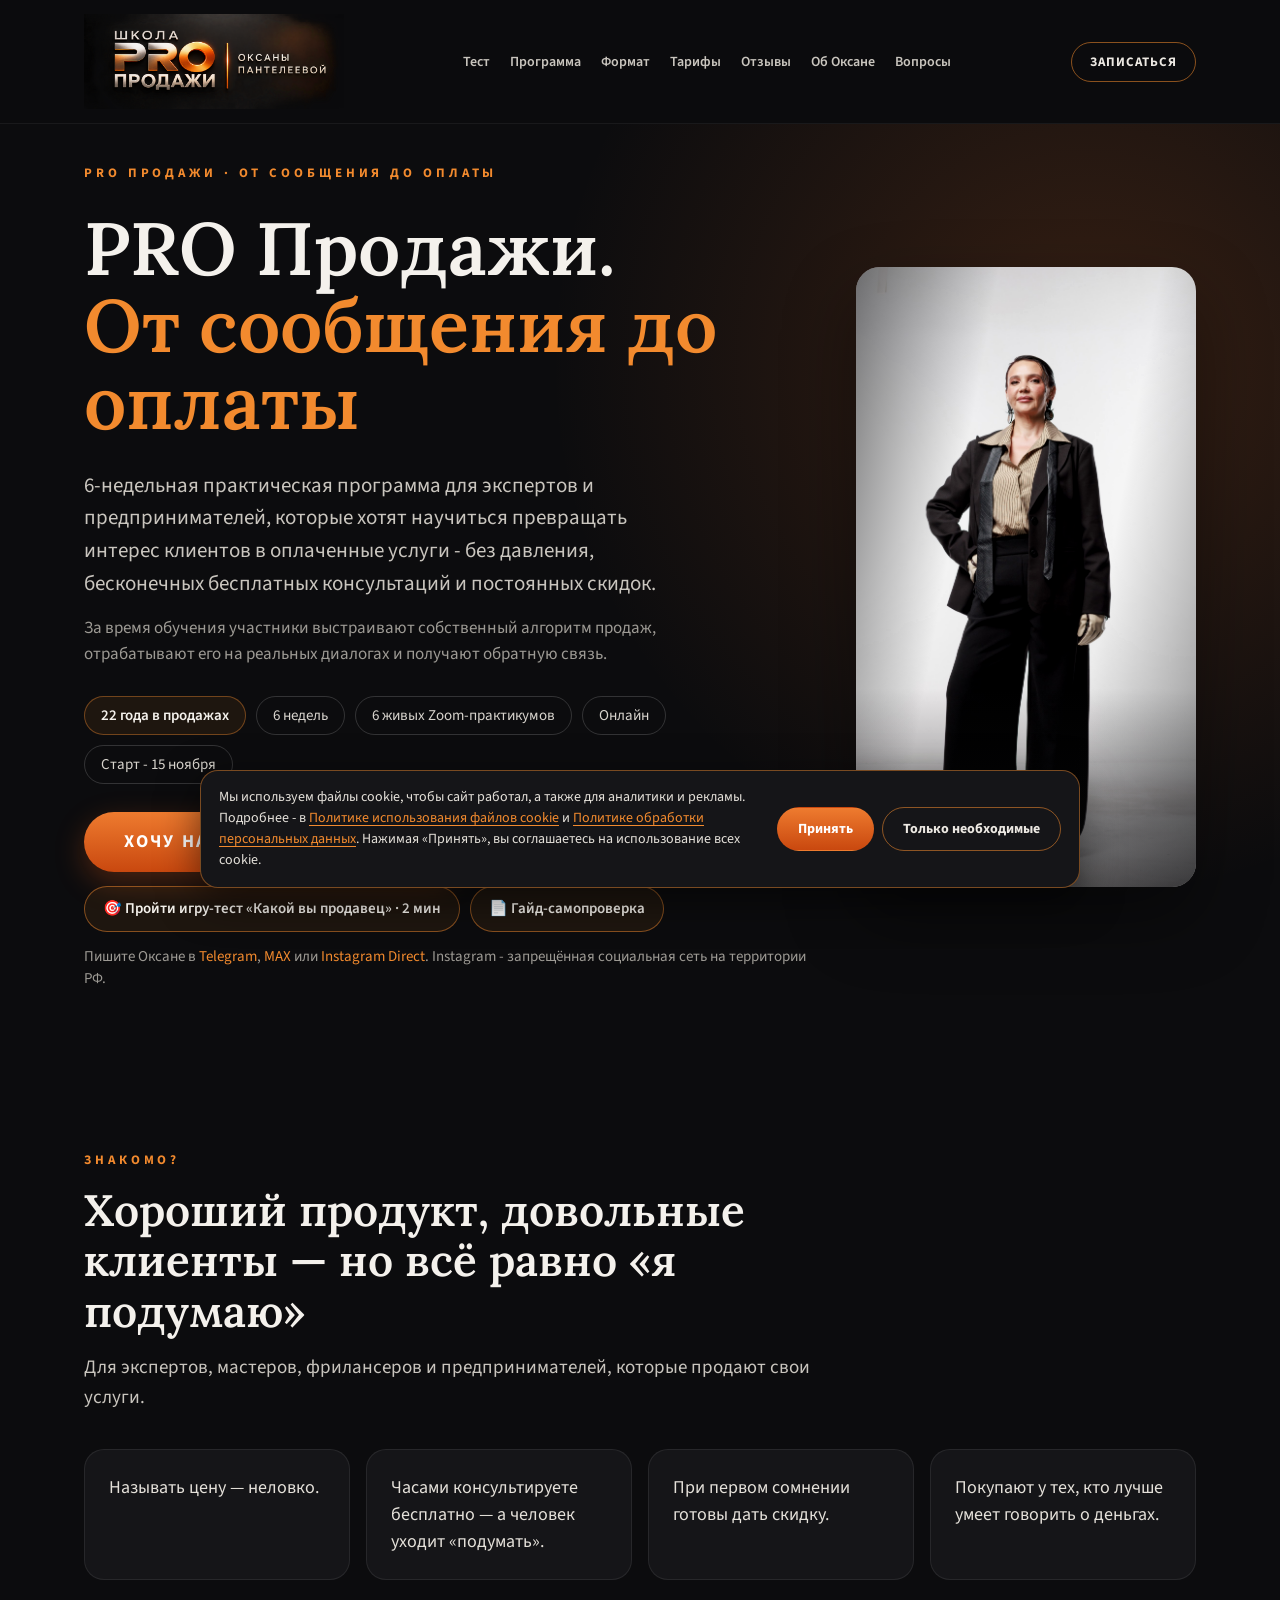
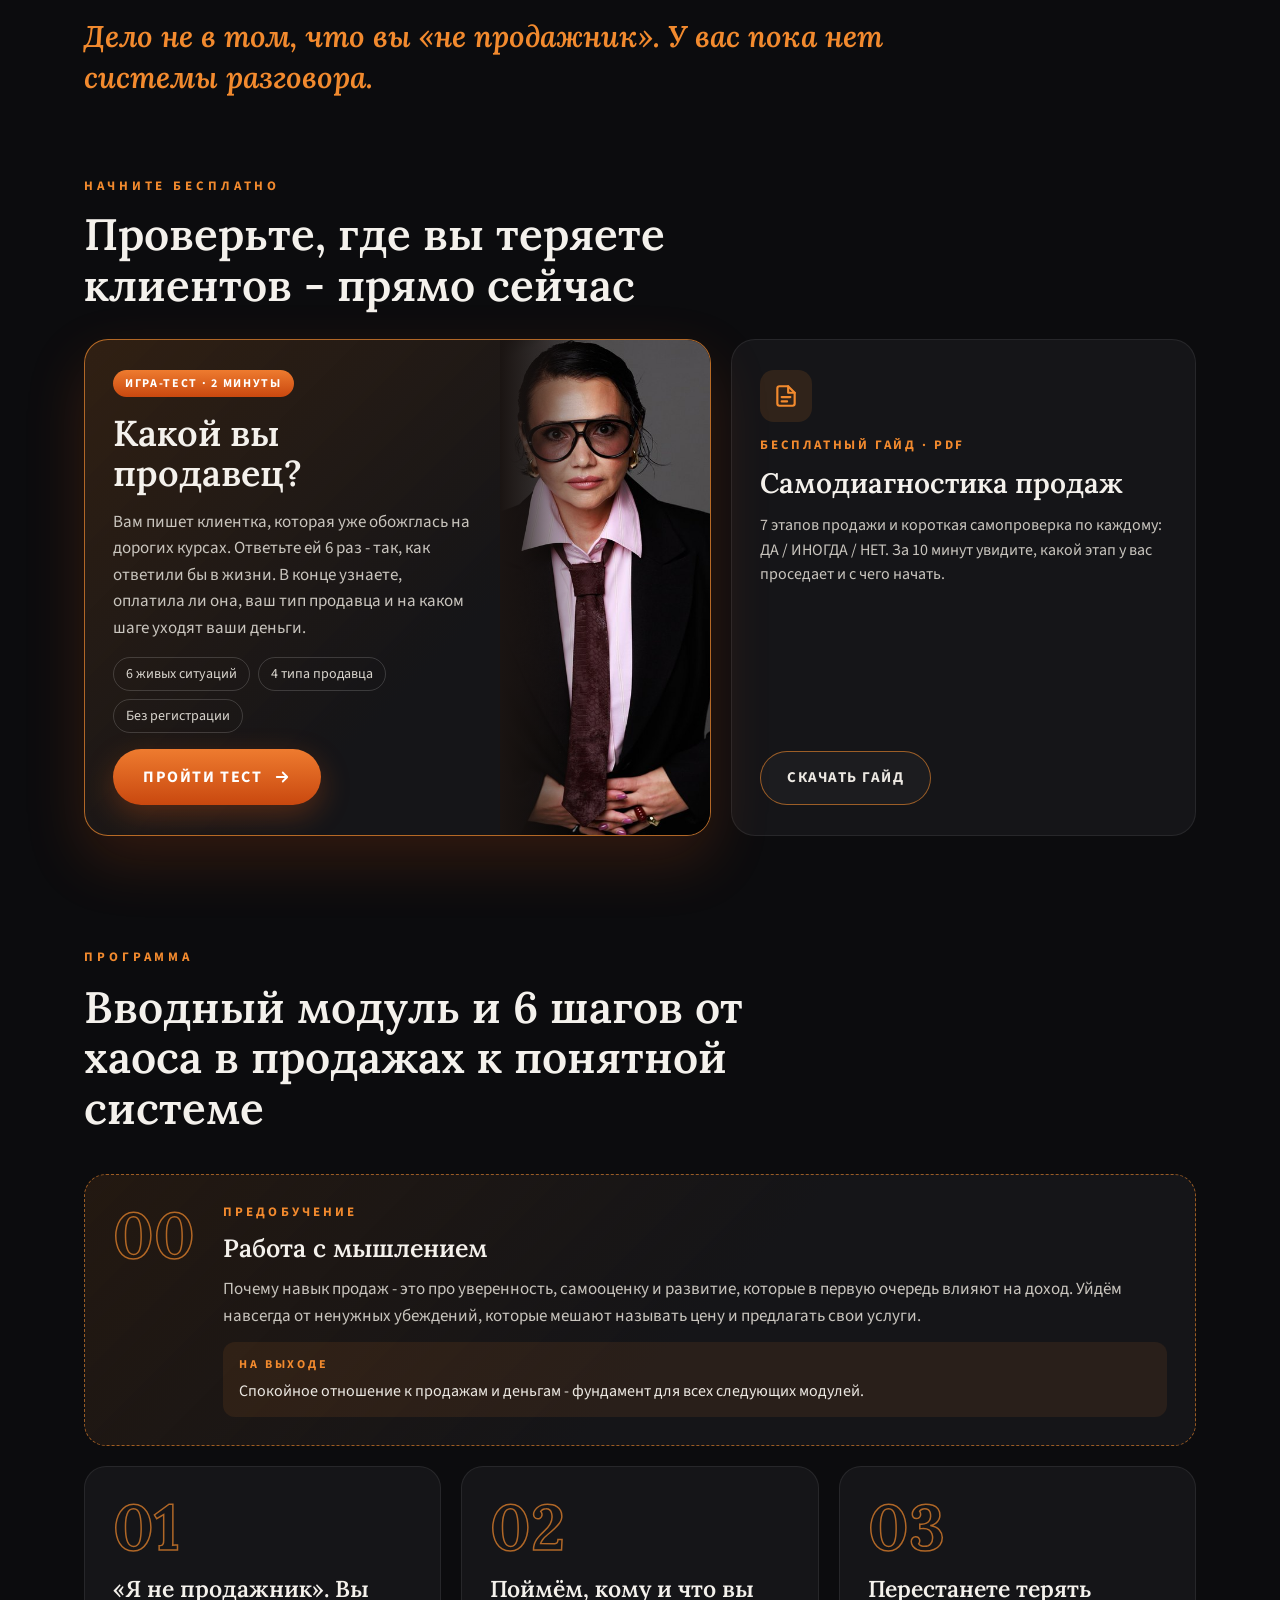
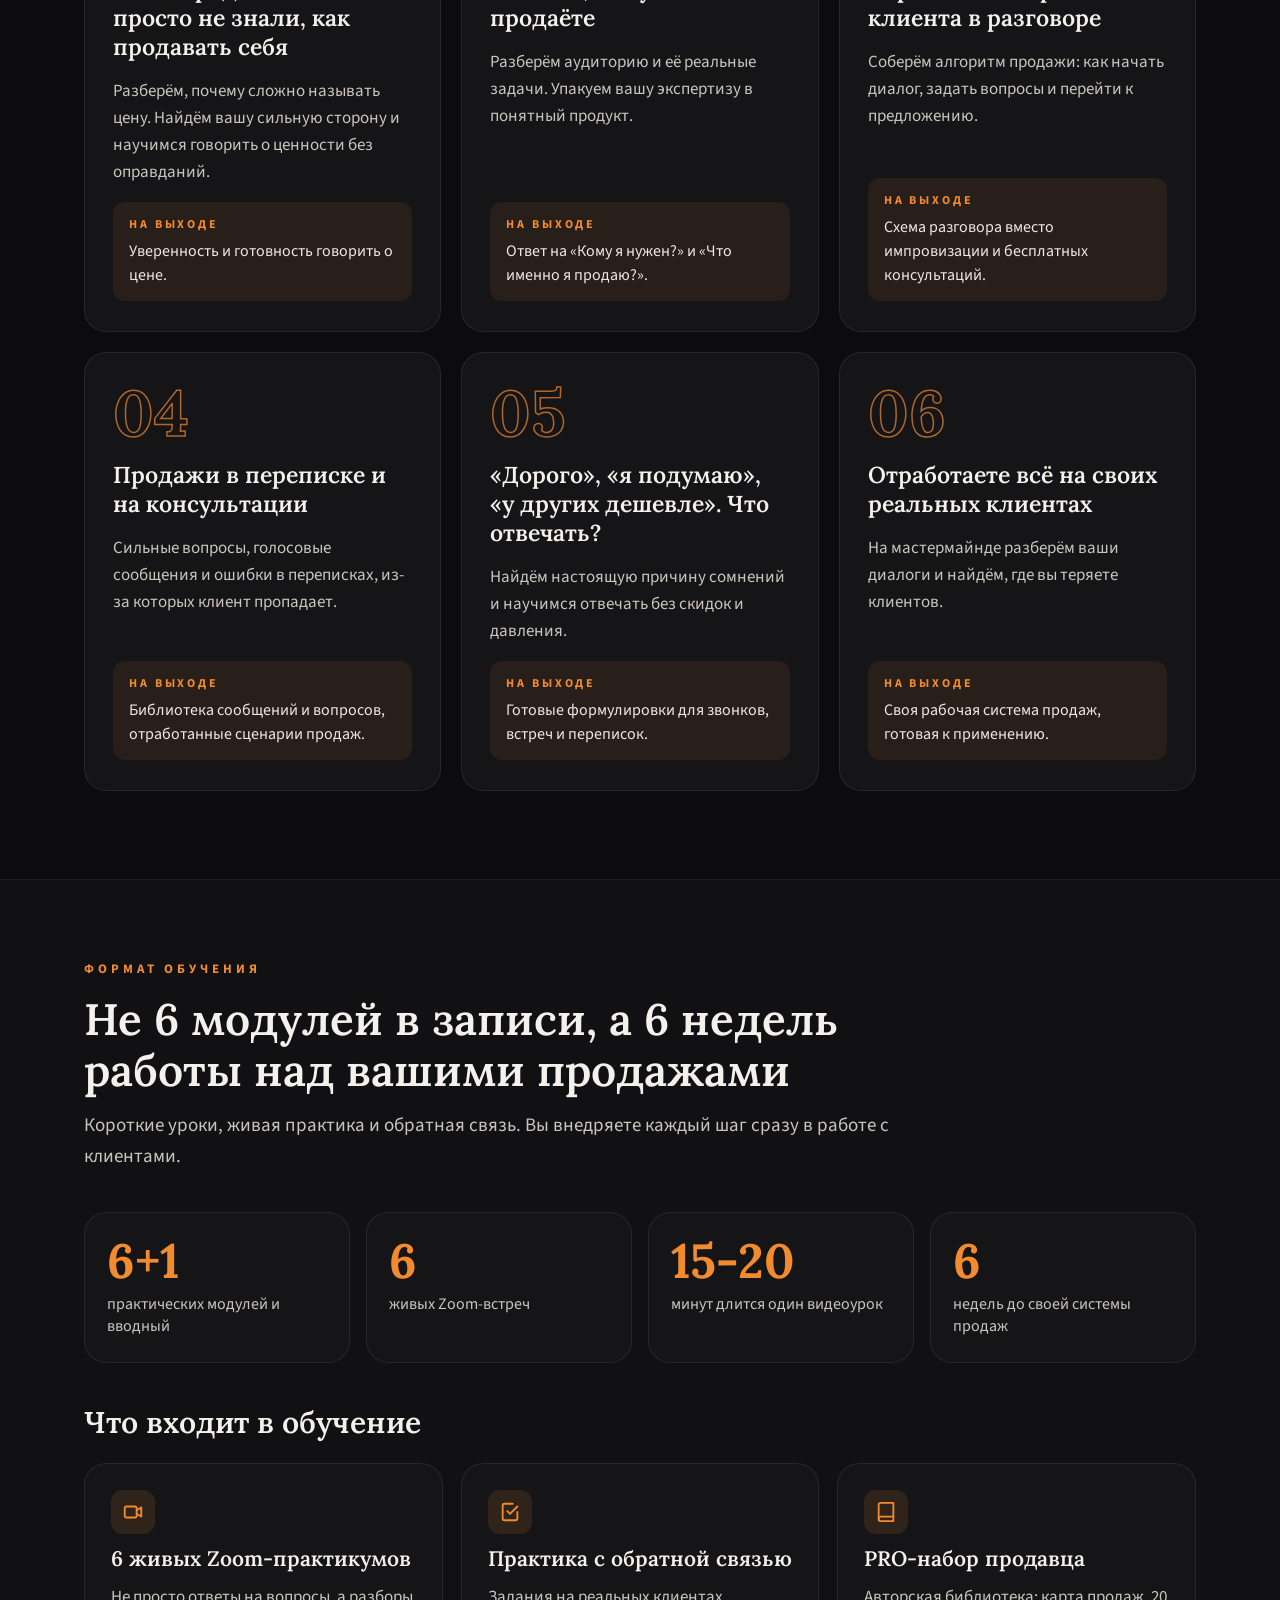
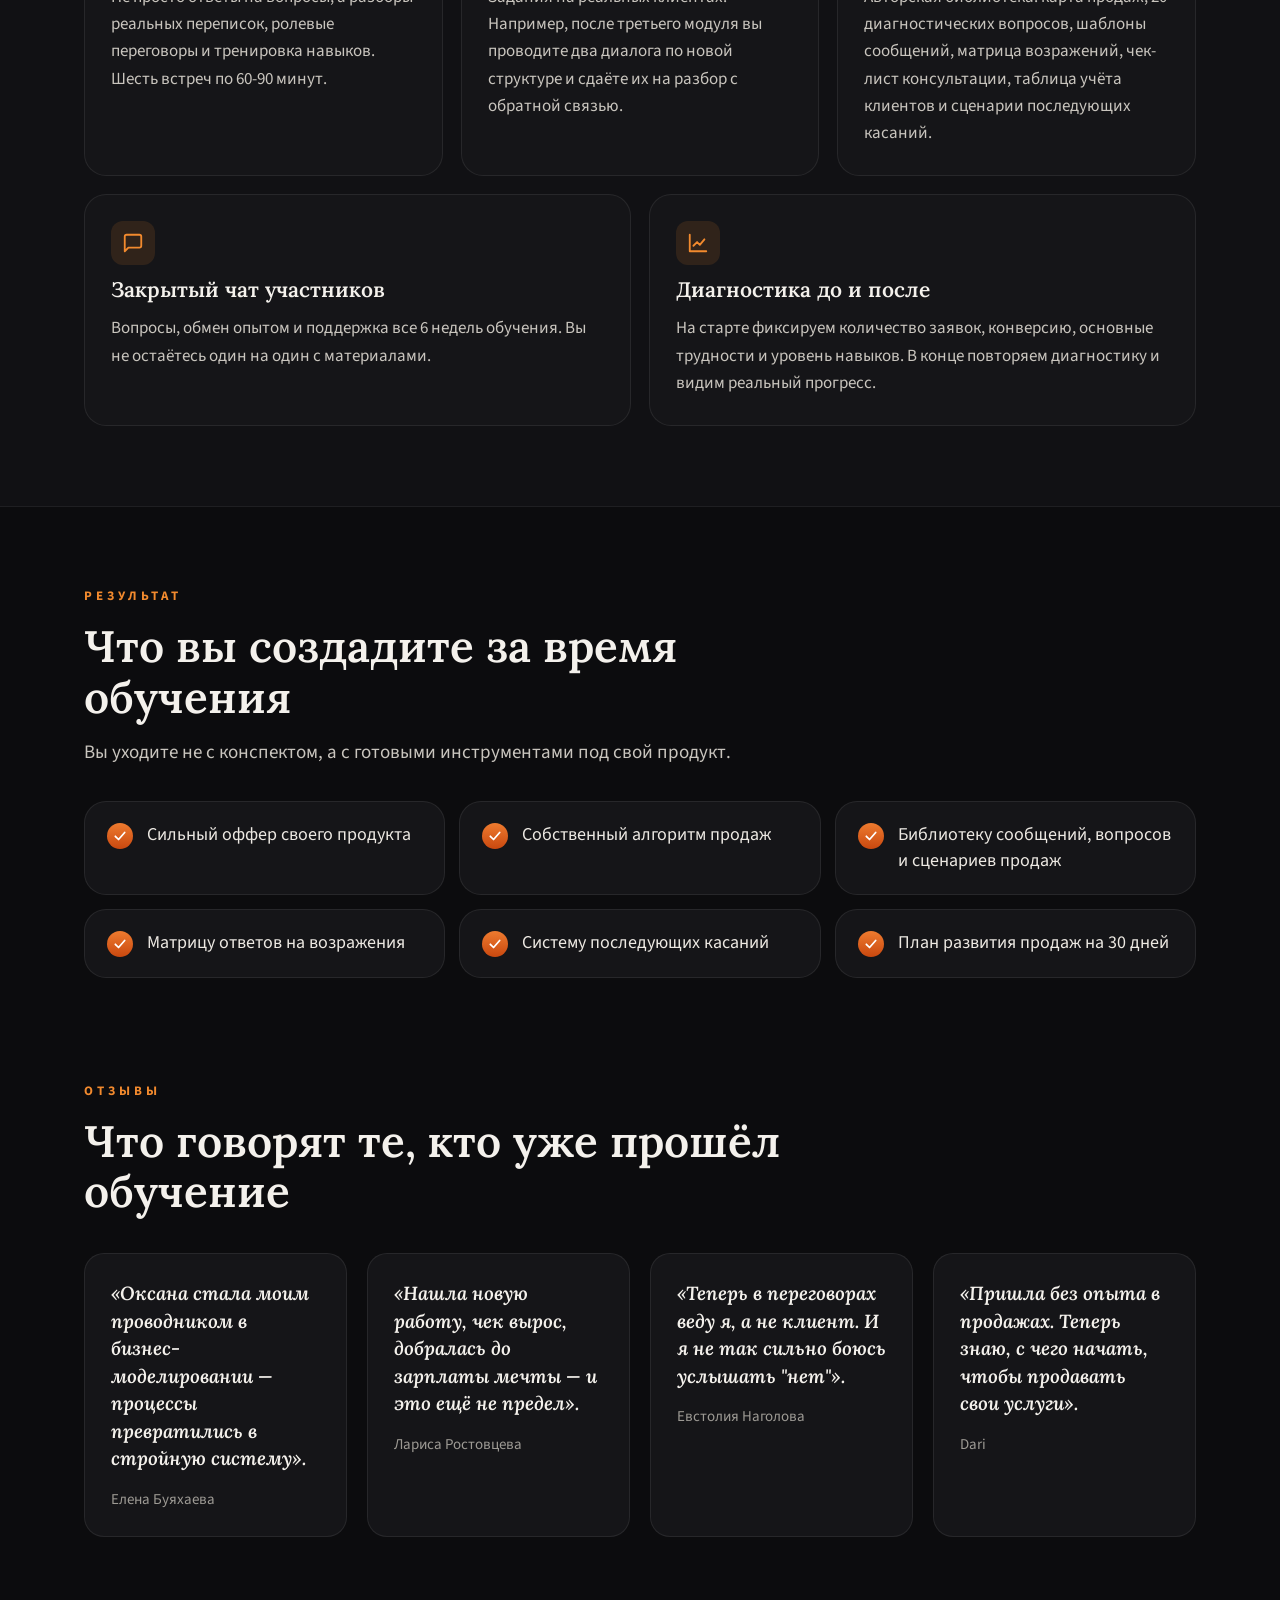
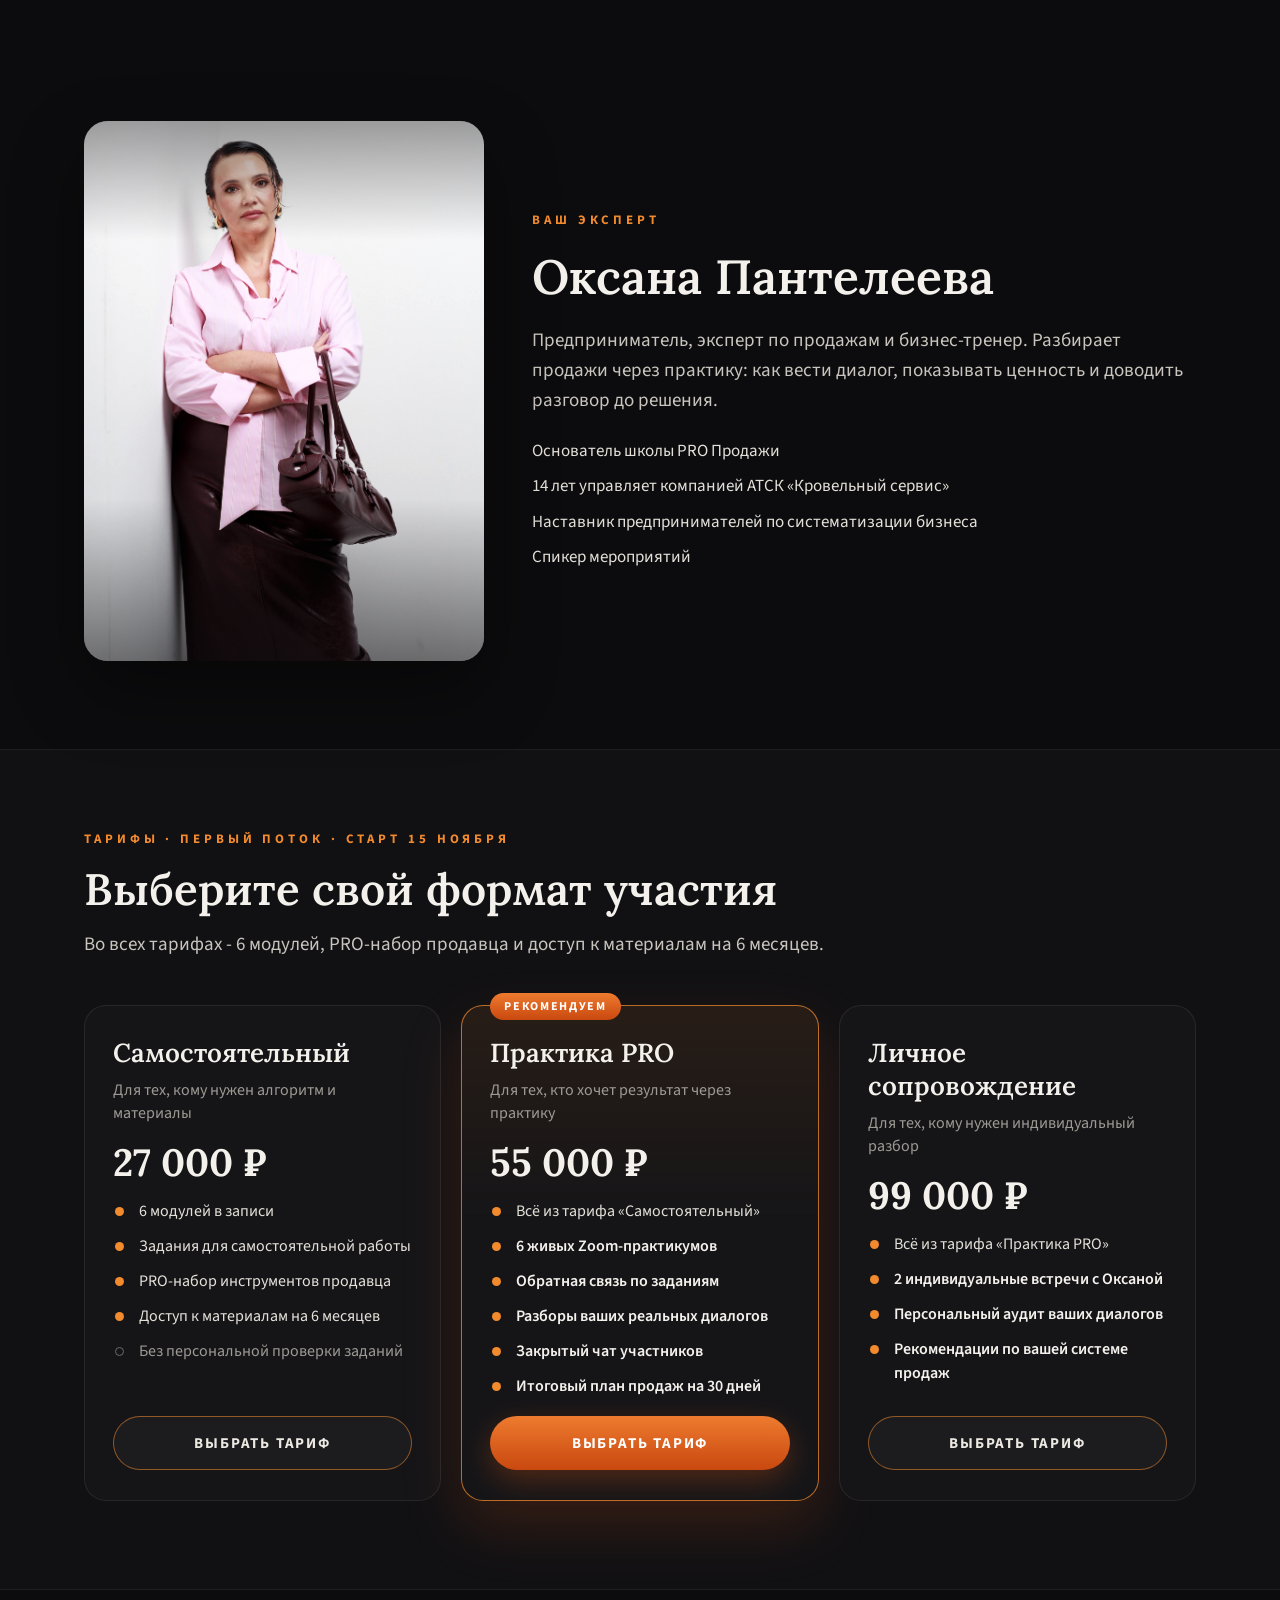
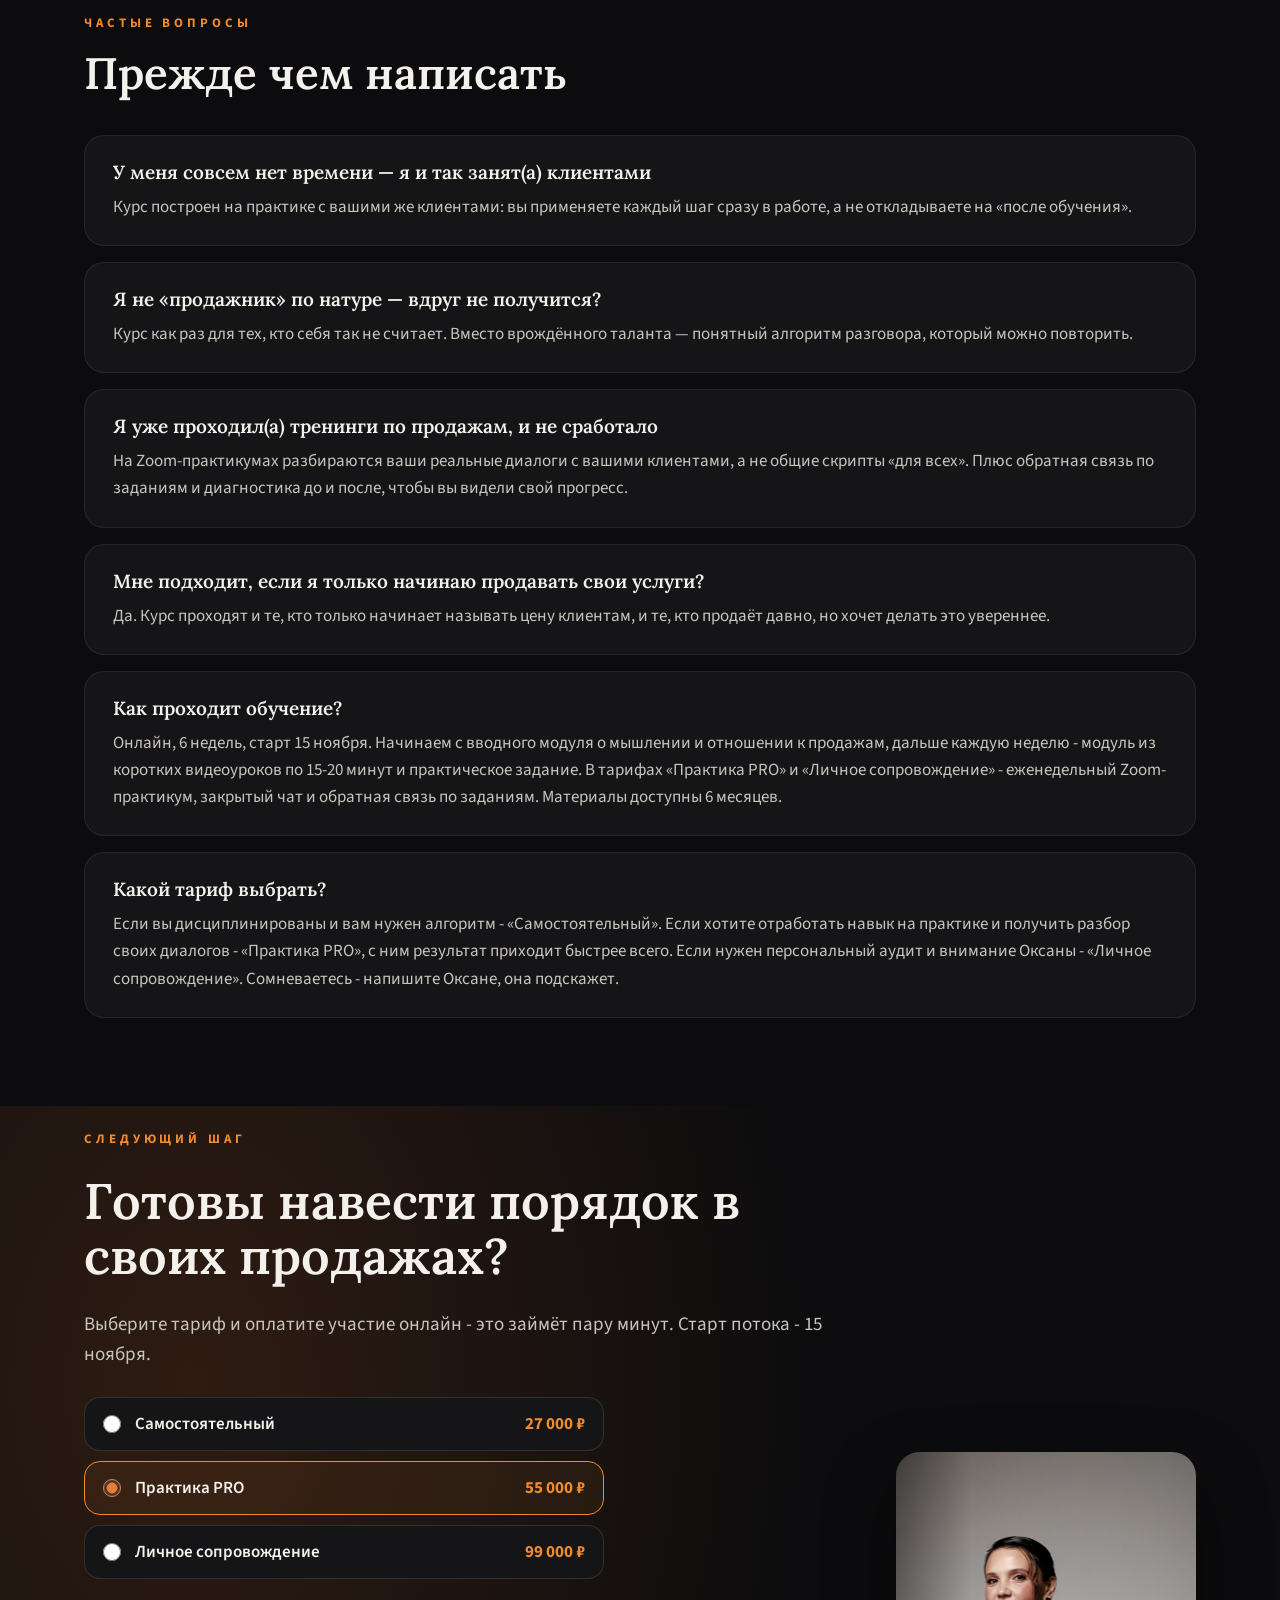
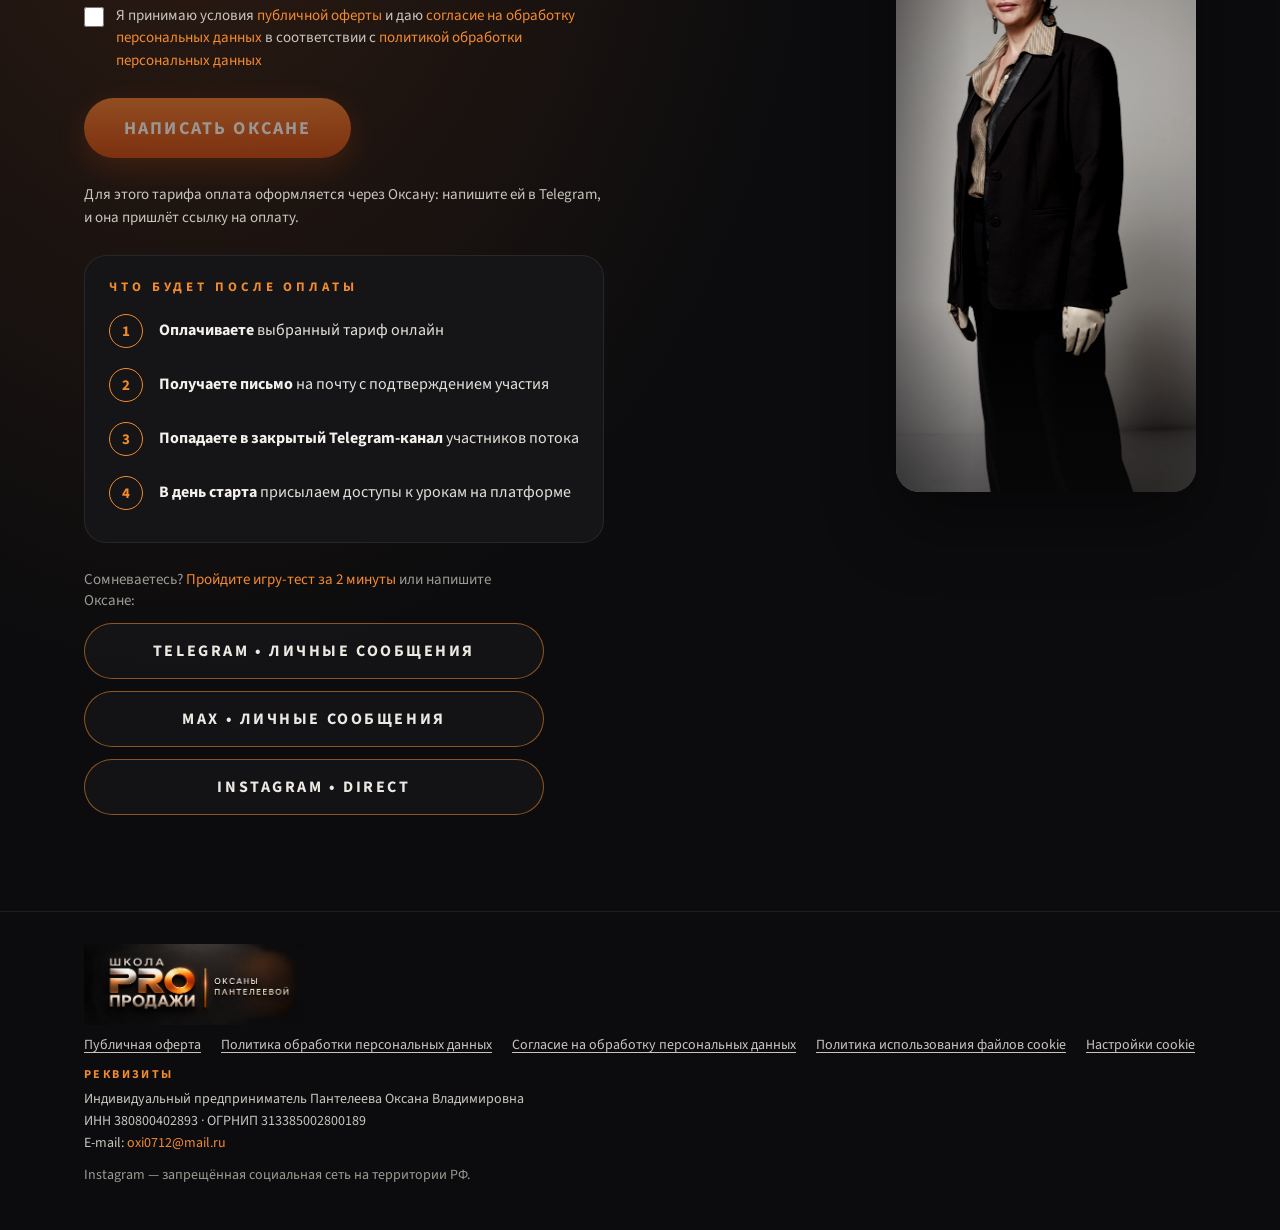
==== commit 48d69329: "Исправлена фамилия в отзыве: Буяхаева Co-Authored-By: Claude Opus 5.5 <noreply@anthropic.com> Claude" ====
--- a/index.html
+++ b/index.html
@@ -320,7 +320,7 @@
 
 <div style="flex: 1 1 260px; box-sizing: border-box; padding: 26px; background: #151518; border: 1px solid rgba(255,255,255,0.08); border-radius: 20px; display: flex; flex-direction: column; gap: 16px;">
 <div style="font-family: Lora,Georgia,serif; font-style: italic; font-weight: 600; font-size: 19px; line-height: 1.45; color: #f4f1ec;">«Оксана стала моим проводником в бизнес-моделировании — процессы превратились в стройную систему».</div>
-<div style="font-size: 15px; color: #9d9a94;">Елена Буягаева</div>
+<div style="font-size: 15px; color: #9d9a94;">Елена Буяхаева</div>
 </div>
 
 <div style="flex: 1 1 260px; box-sizing: border-box; padding: 26px; background: #151518; border: 1px solid rgba(255,255,255,0.08); border-radius: 20px; display: flex; flex-direction: column; gap: 16px;">
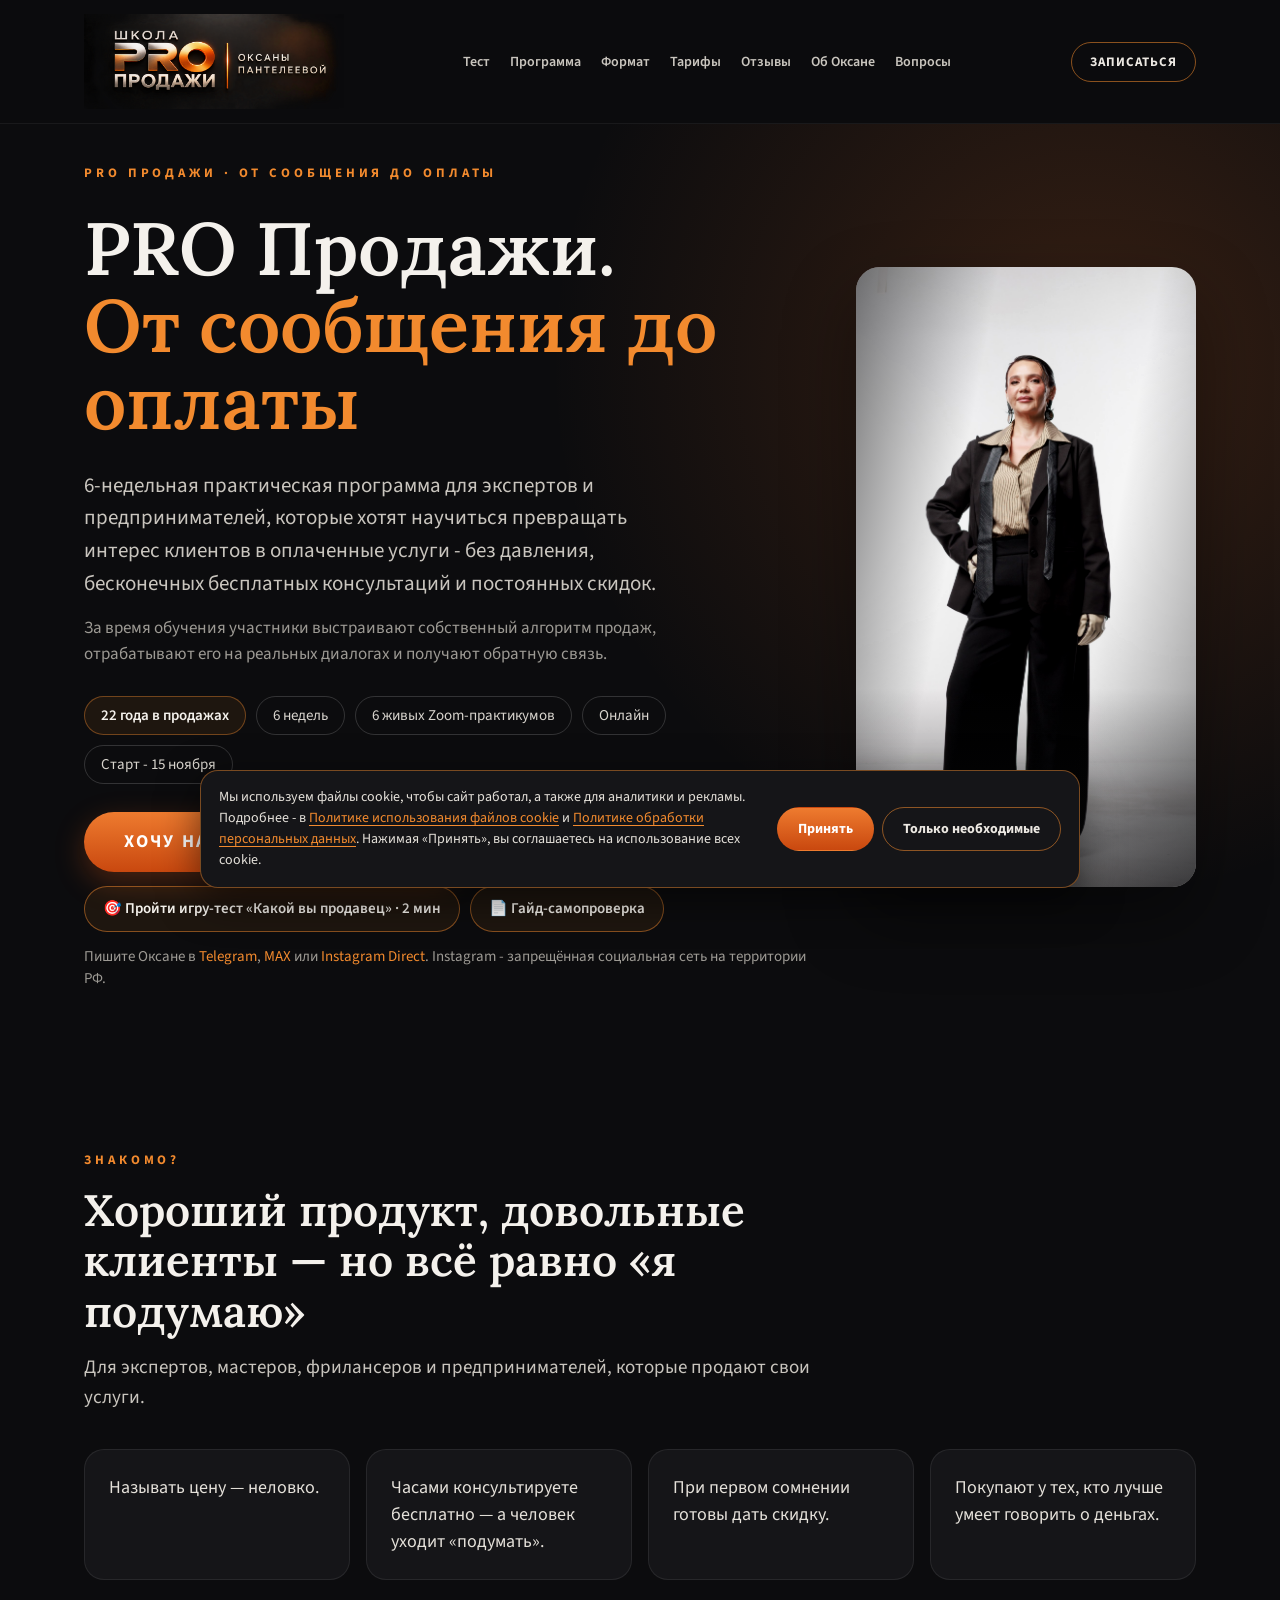
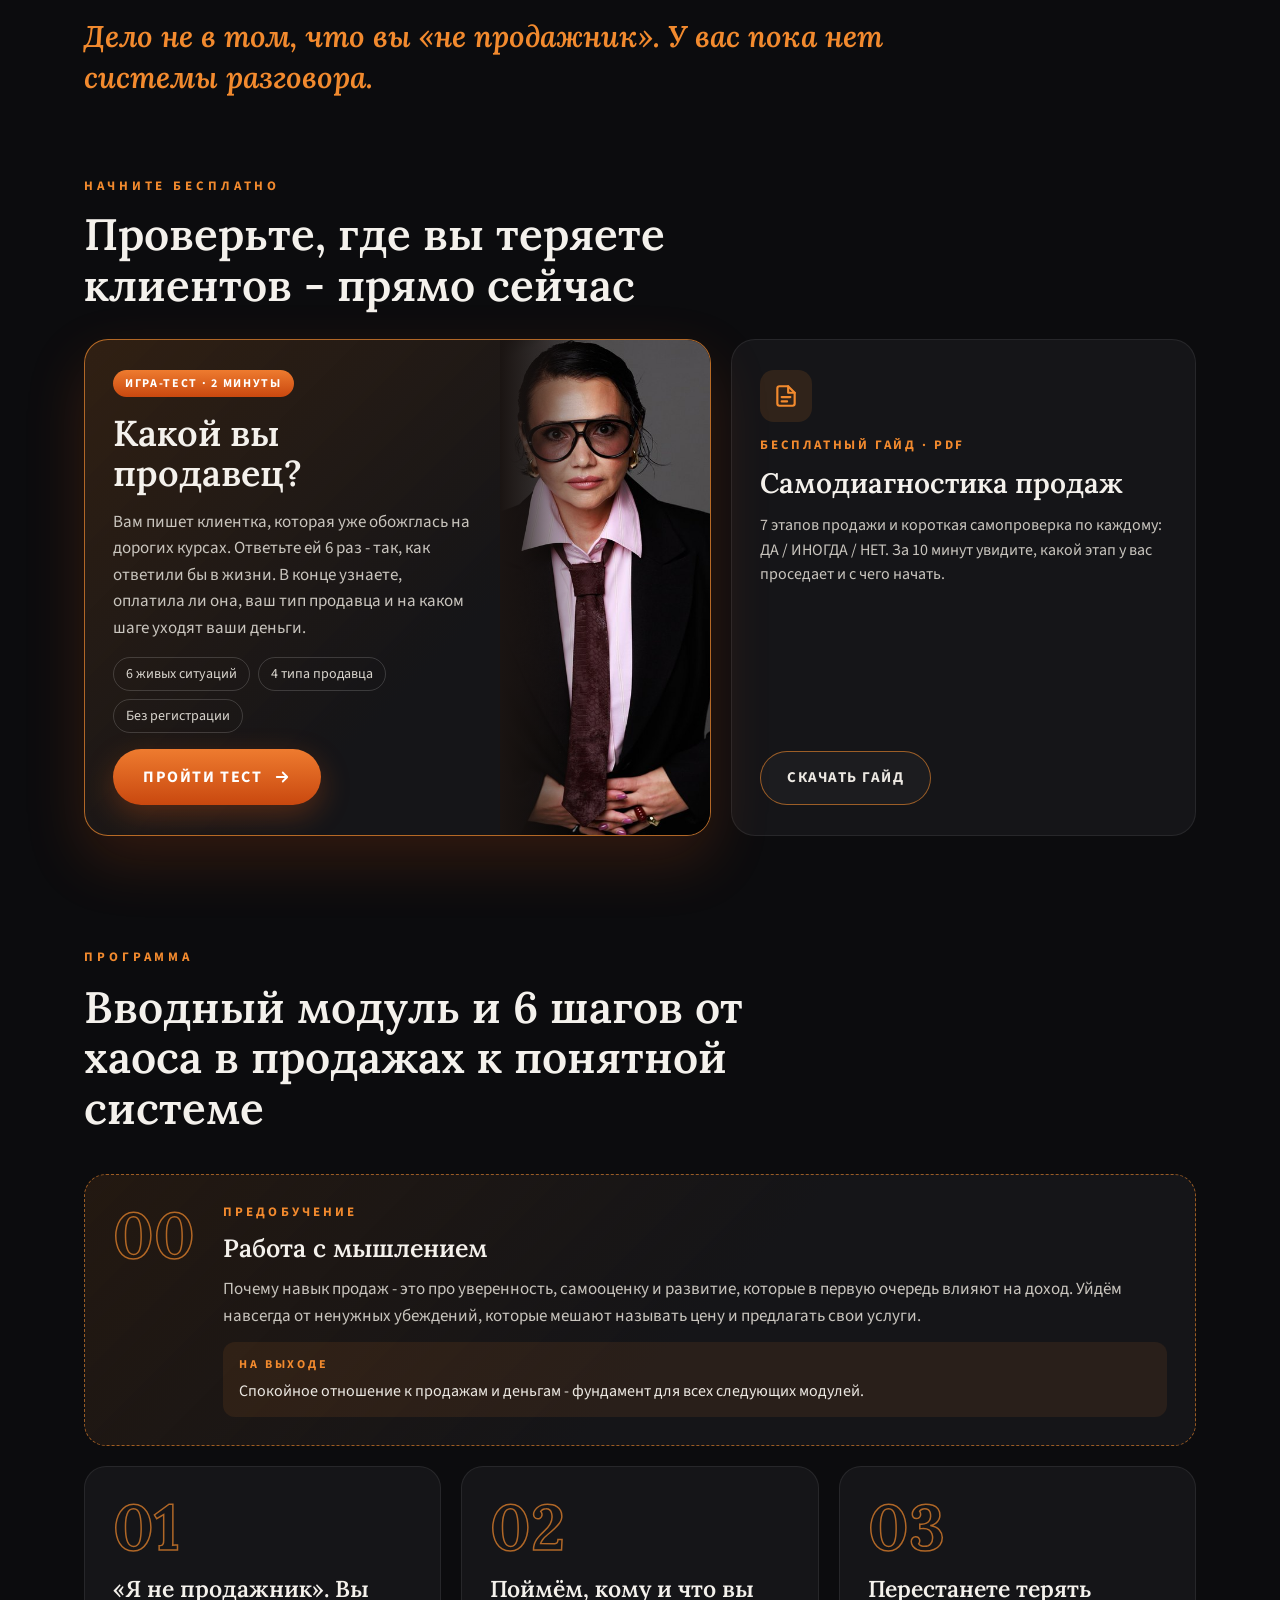
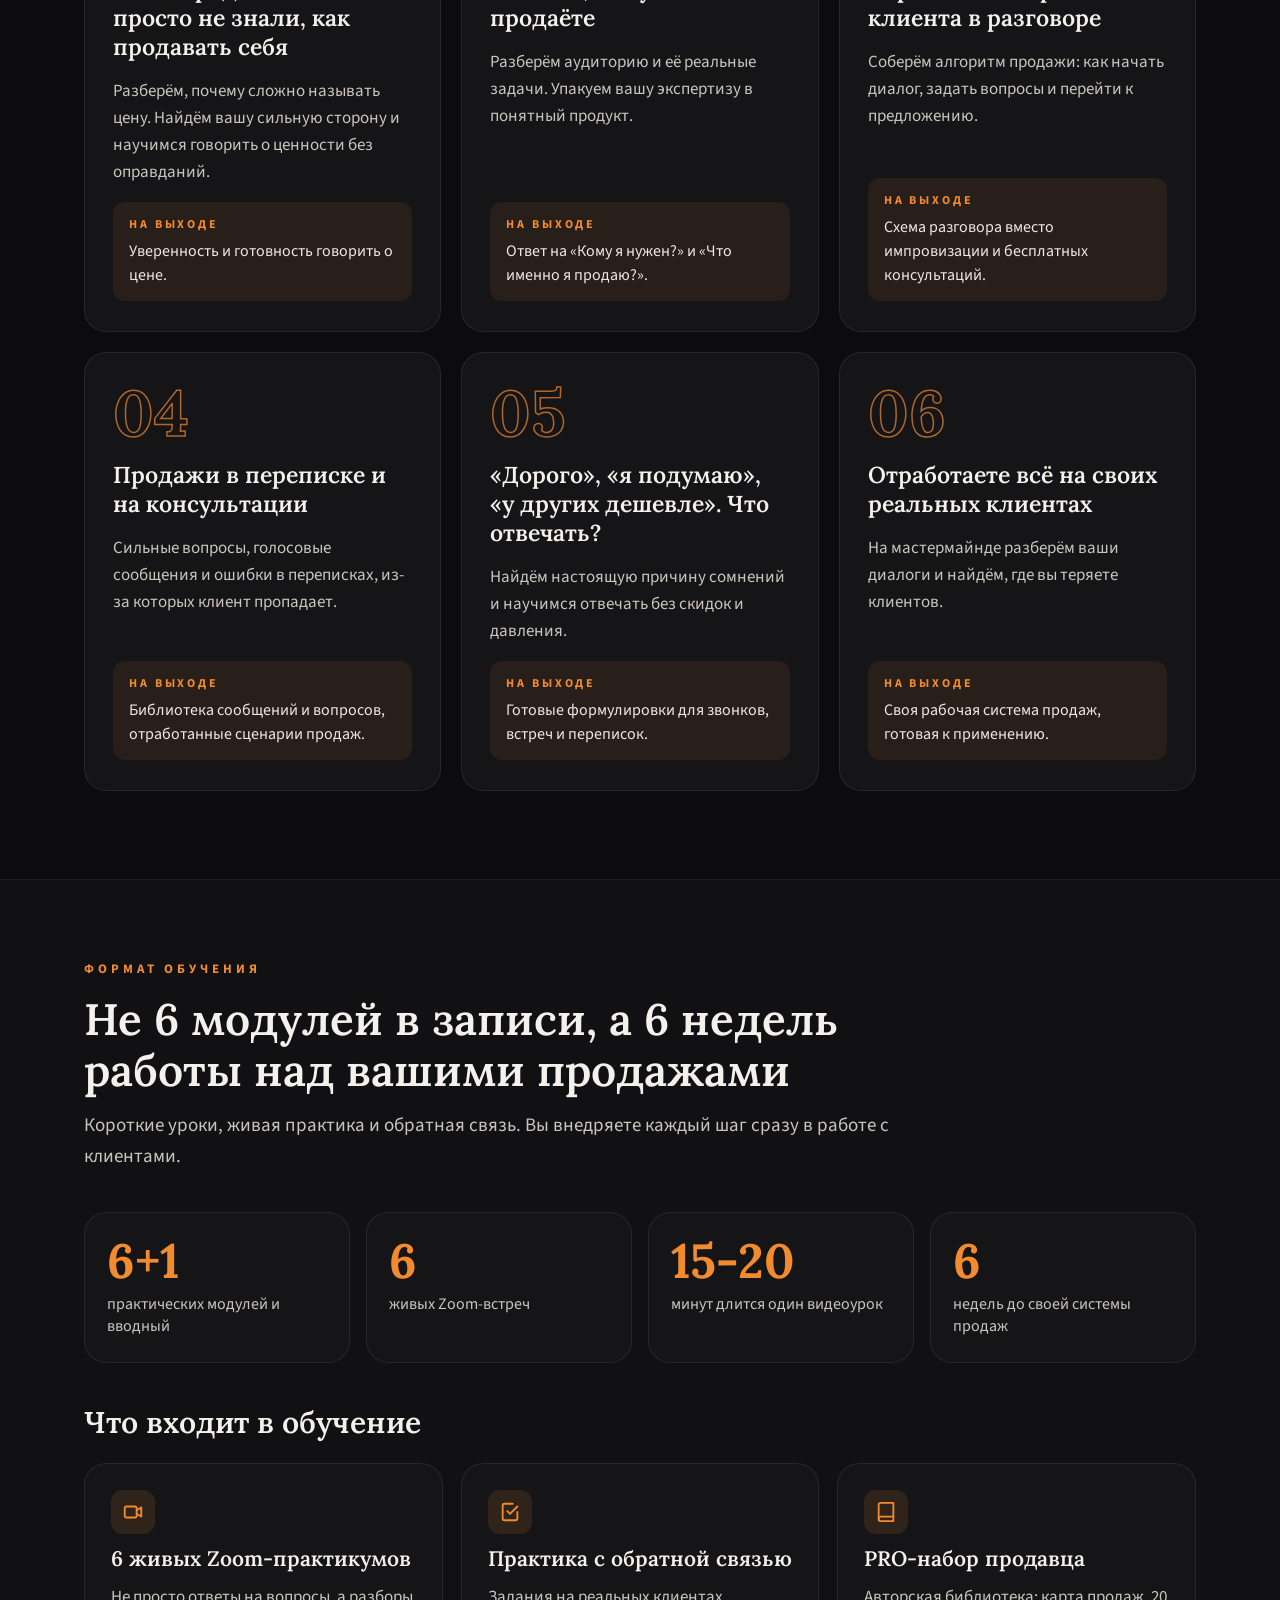
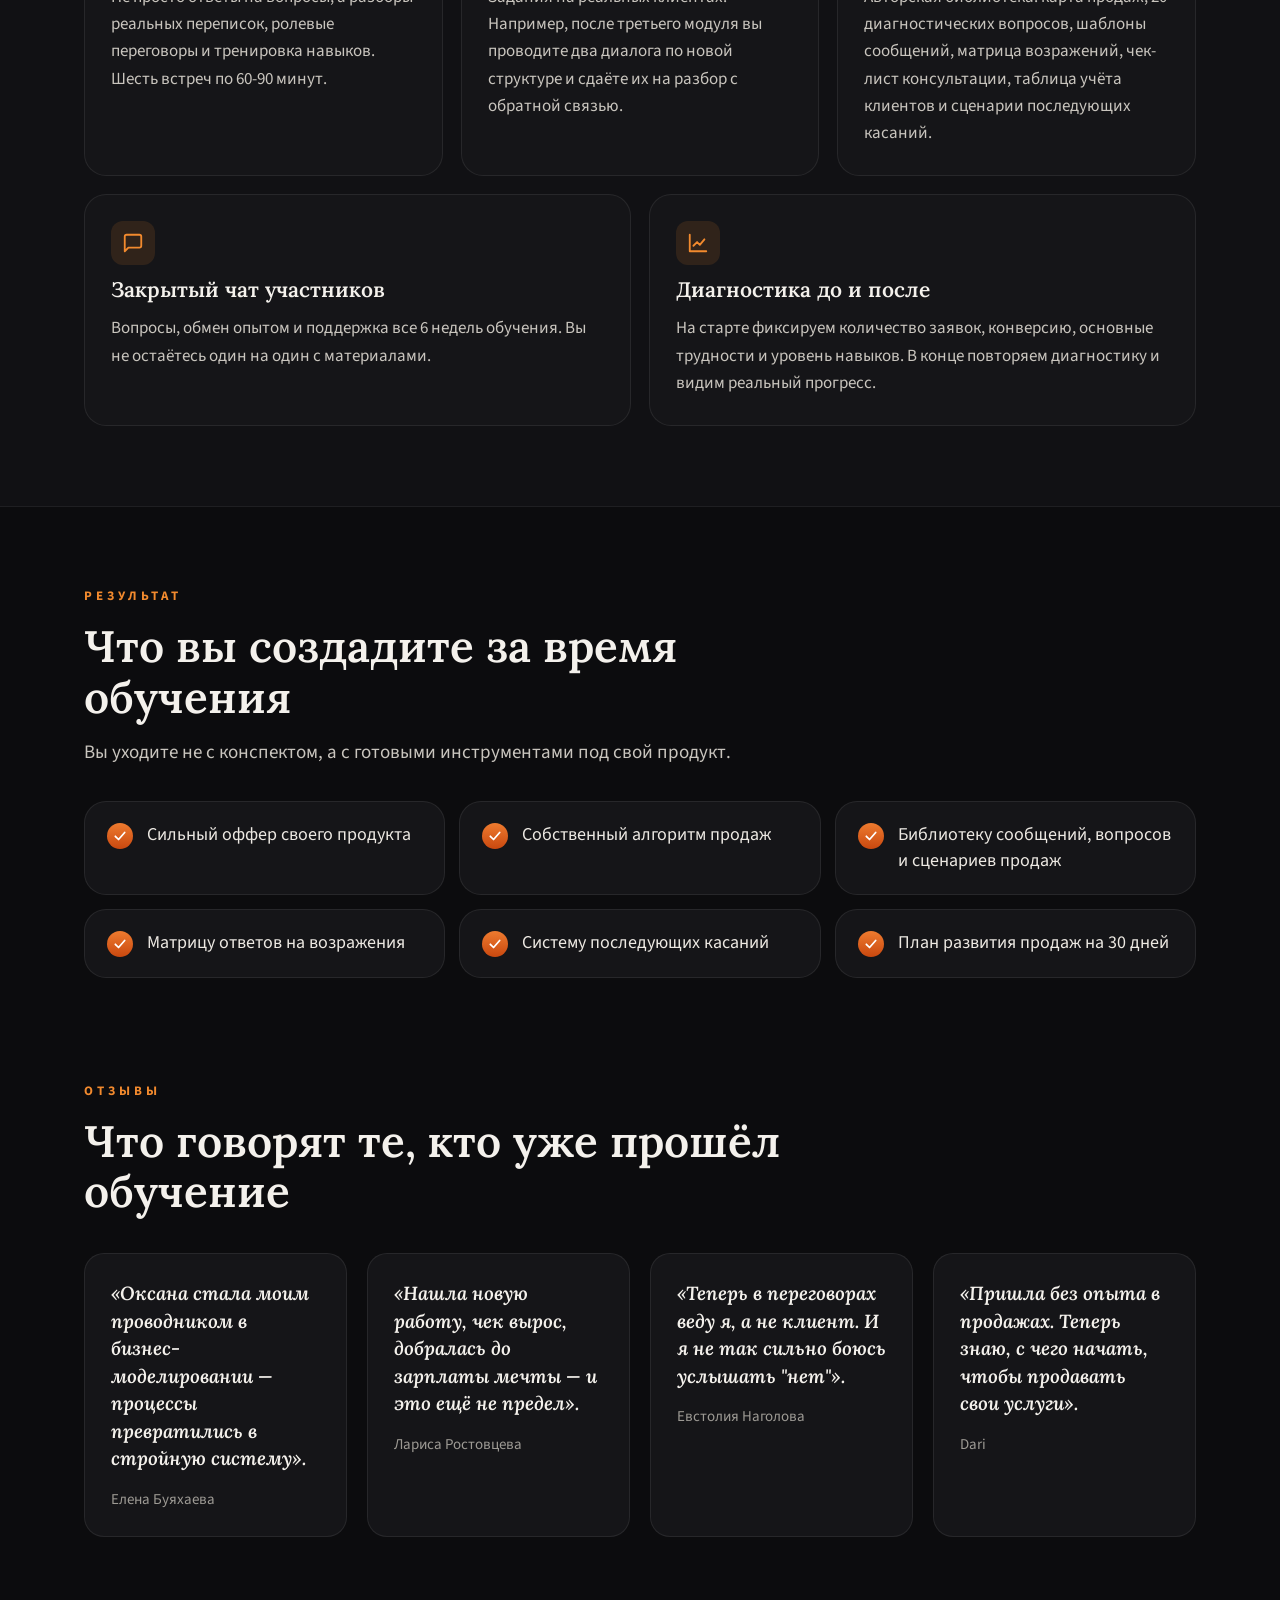
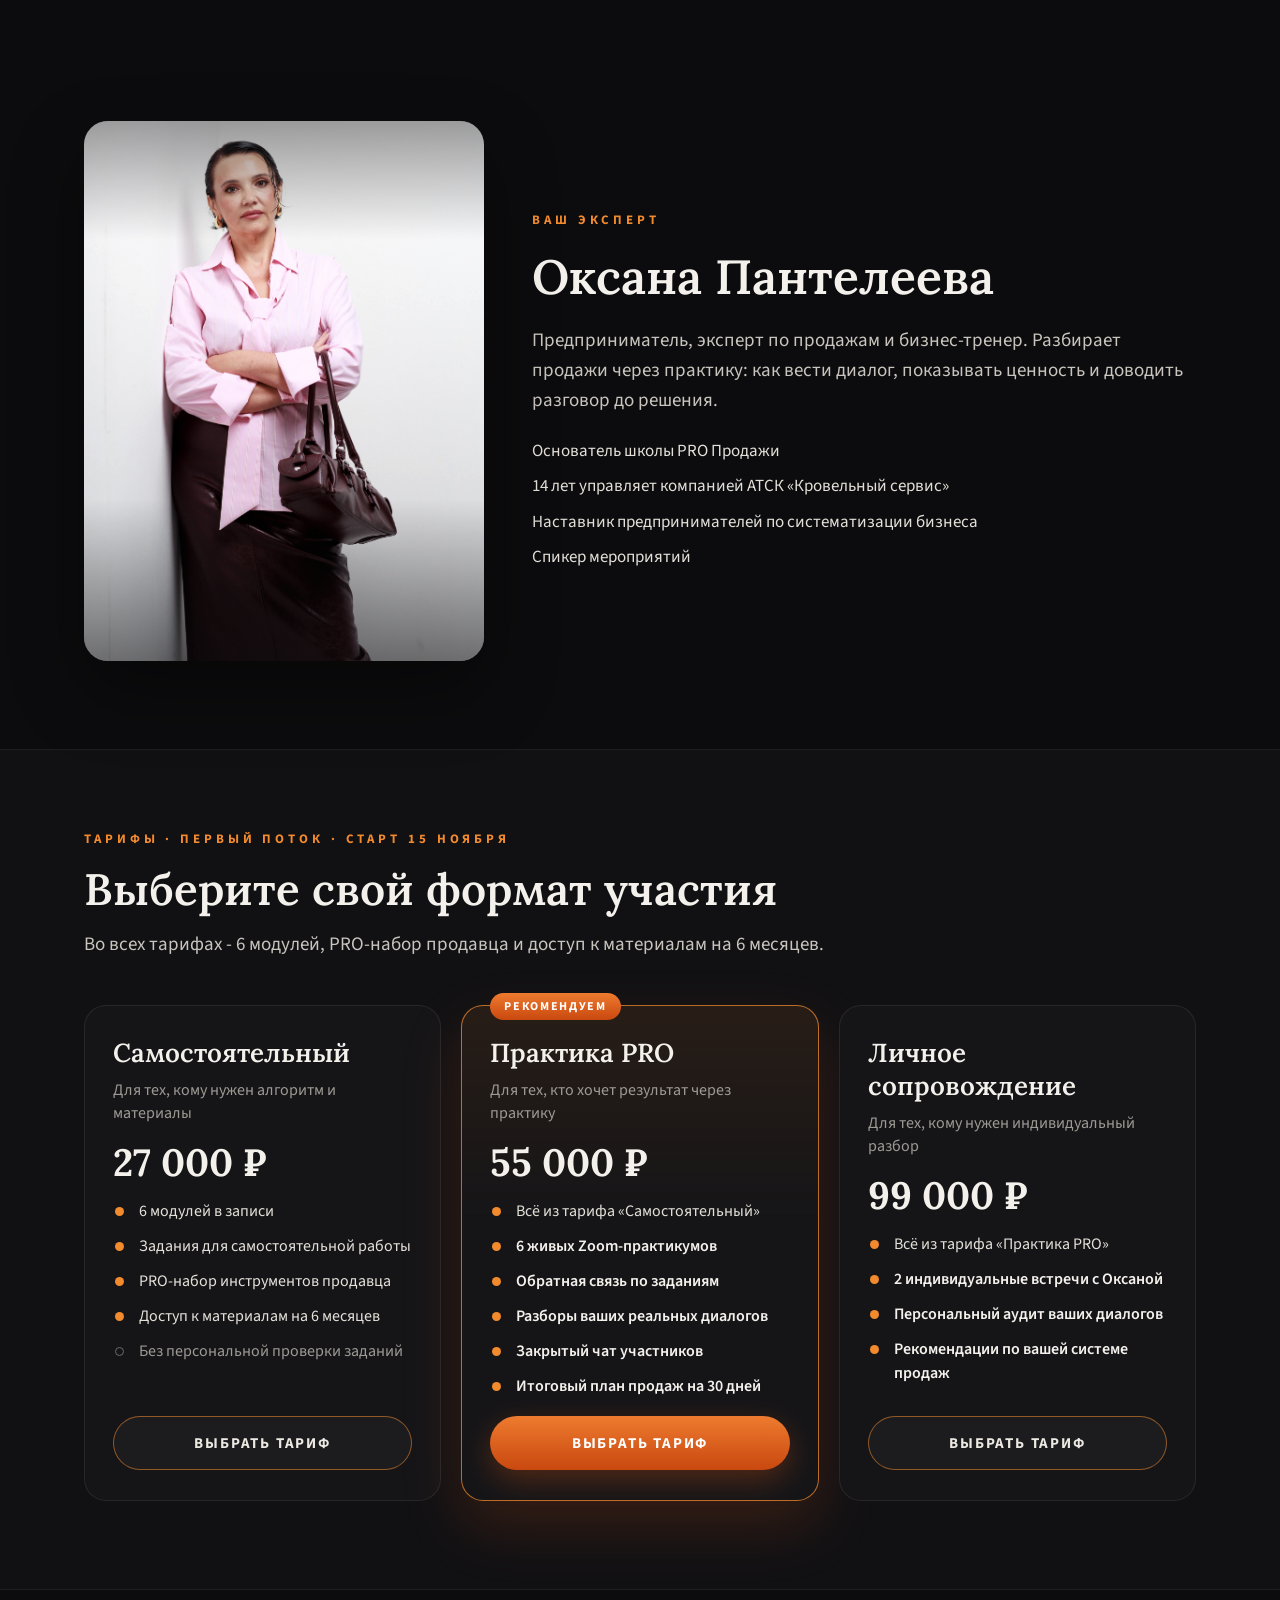
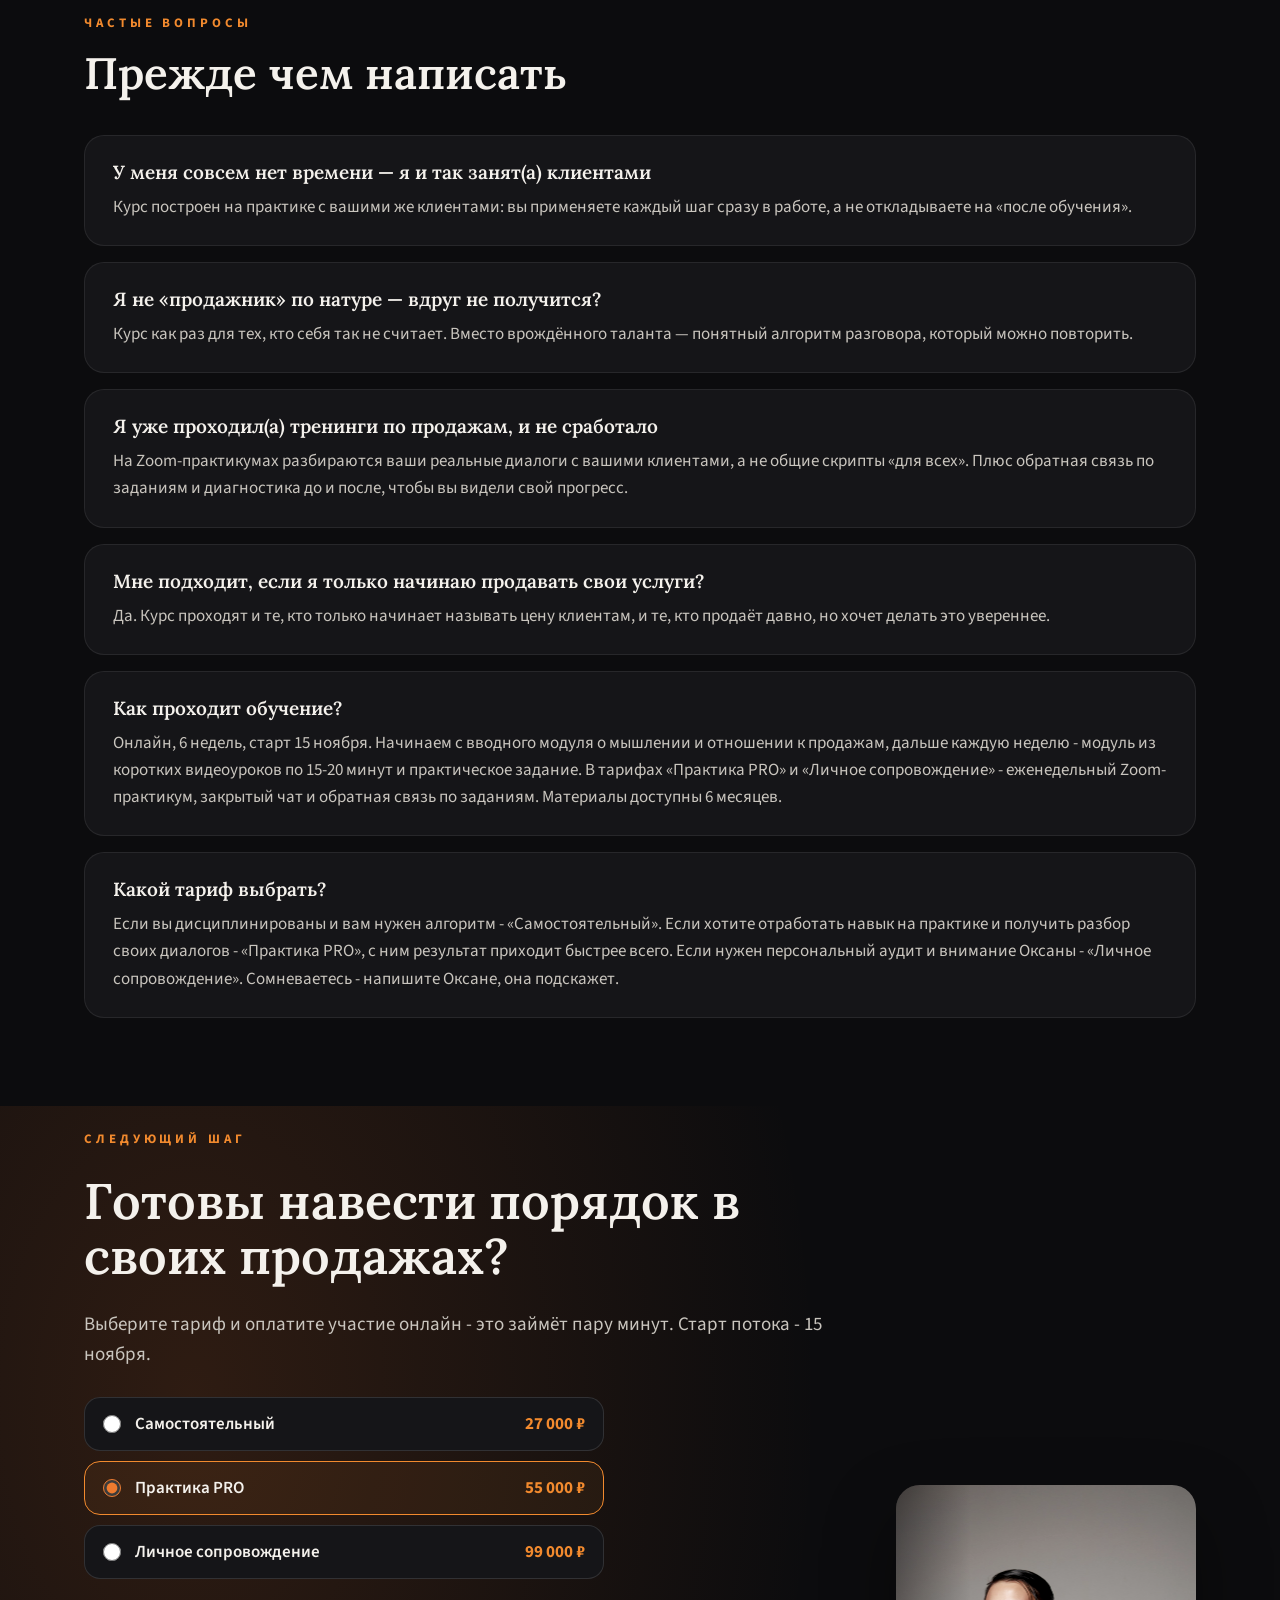
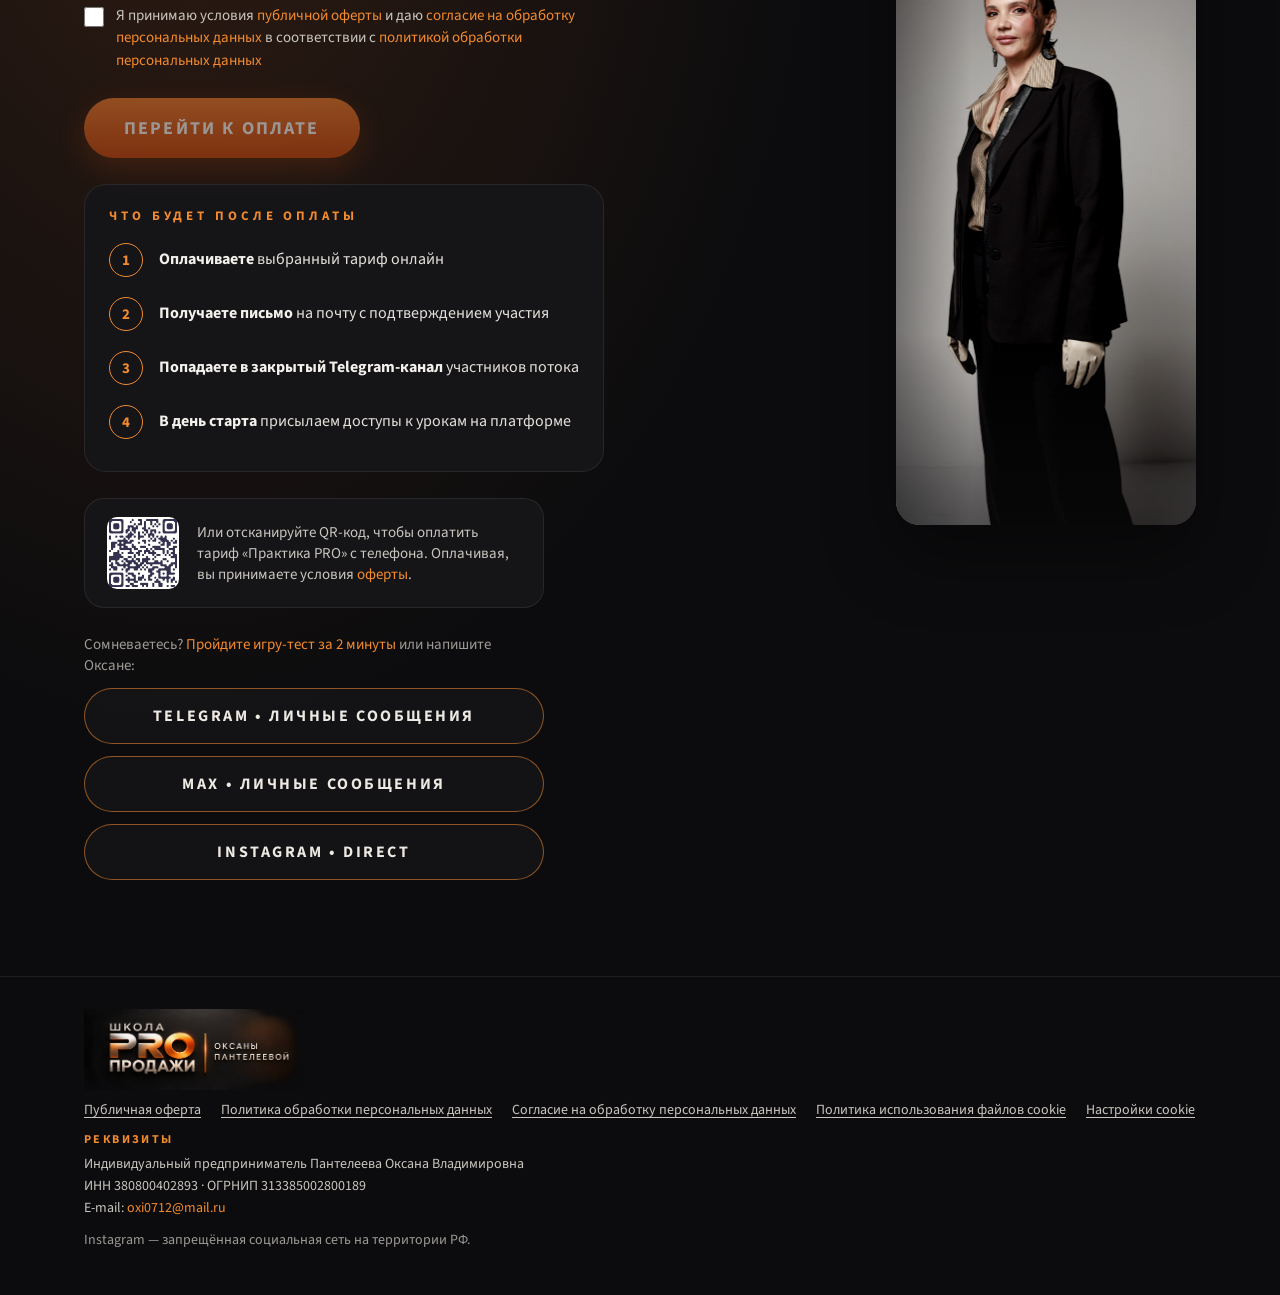
==== commit 4ce36d3e: "После 10 ноября ссылки и QR остаются прежними, меняются только цифры цен Co-Authored-By: Claude Opus" ====
--- a/index.html
+++ b/index.html
@@ -532,12 +532,9 @@
 var DM = 'https://t.me/Oxi071280';
 // QR-коды по тарифам. Пустая строка = QR для тарифа нет, блок скрывается.
 var QR = { self: 'qr-self.png', pro: 'qr-pay.jpg', vip: 'qr-vip.png' };
-// С 11 ноября: ссылки и QR на новые цены (27 000 / 55 000 / 99 000).
-// Пока ссылок нет, кнопка ведёт в личку Оксаны, а QR скрыт.
-var PAY_LINKS_LATER = { self: '', pro: '', vip: '' };
-var QR_LATER = { self: '', pro: '', vip: '' };
+// С 11 ноября ссылки и QR те же - сумму в них Оксана меняет в Альфа-банке.
+// Сайт сам меняет только цифры цен.
 if (AFTER_DEADLINE) {
-  PAY_LINKS = PAY_LINKS_LATER; QR = QR_LATER;
   document.querySelectorAll('[data-later]').forEach(function(el){ el.textContent = el.getAttribute('data-later'); });
 }
 var NAMES = { self: 'Самостоятельный', pro: 'Практика PRO', vip: 'Личное сопровождение' };
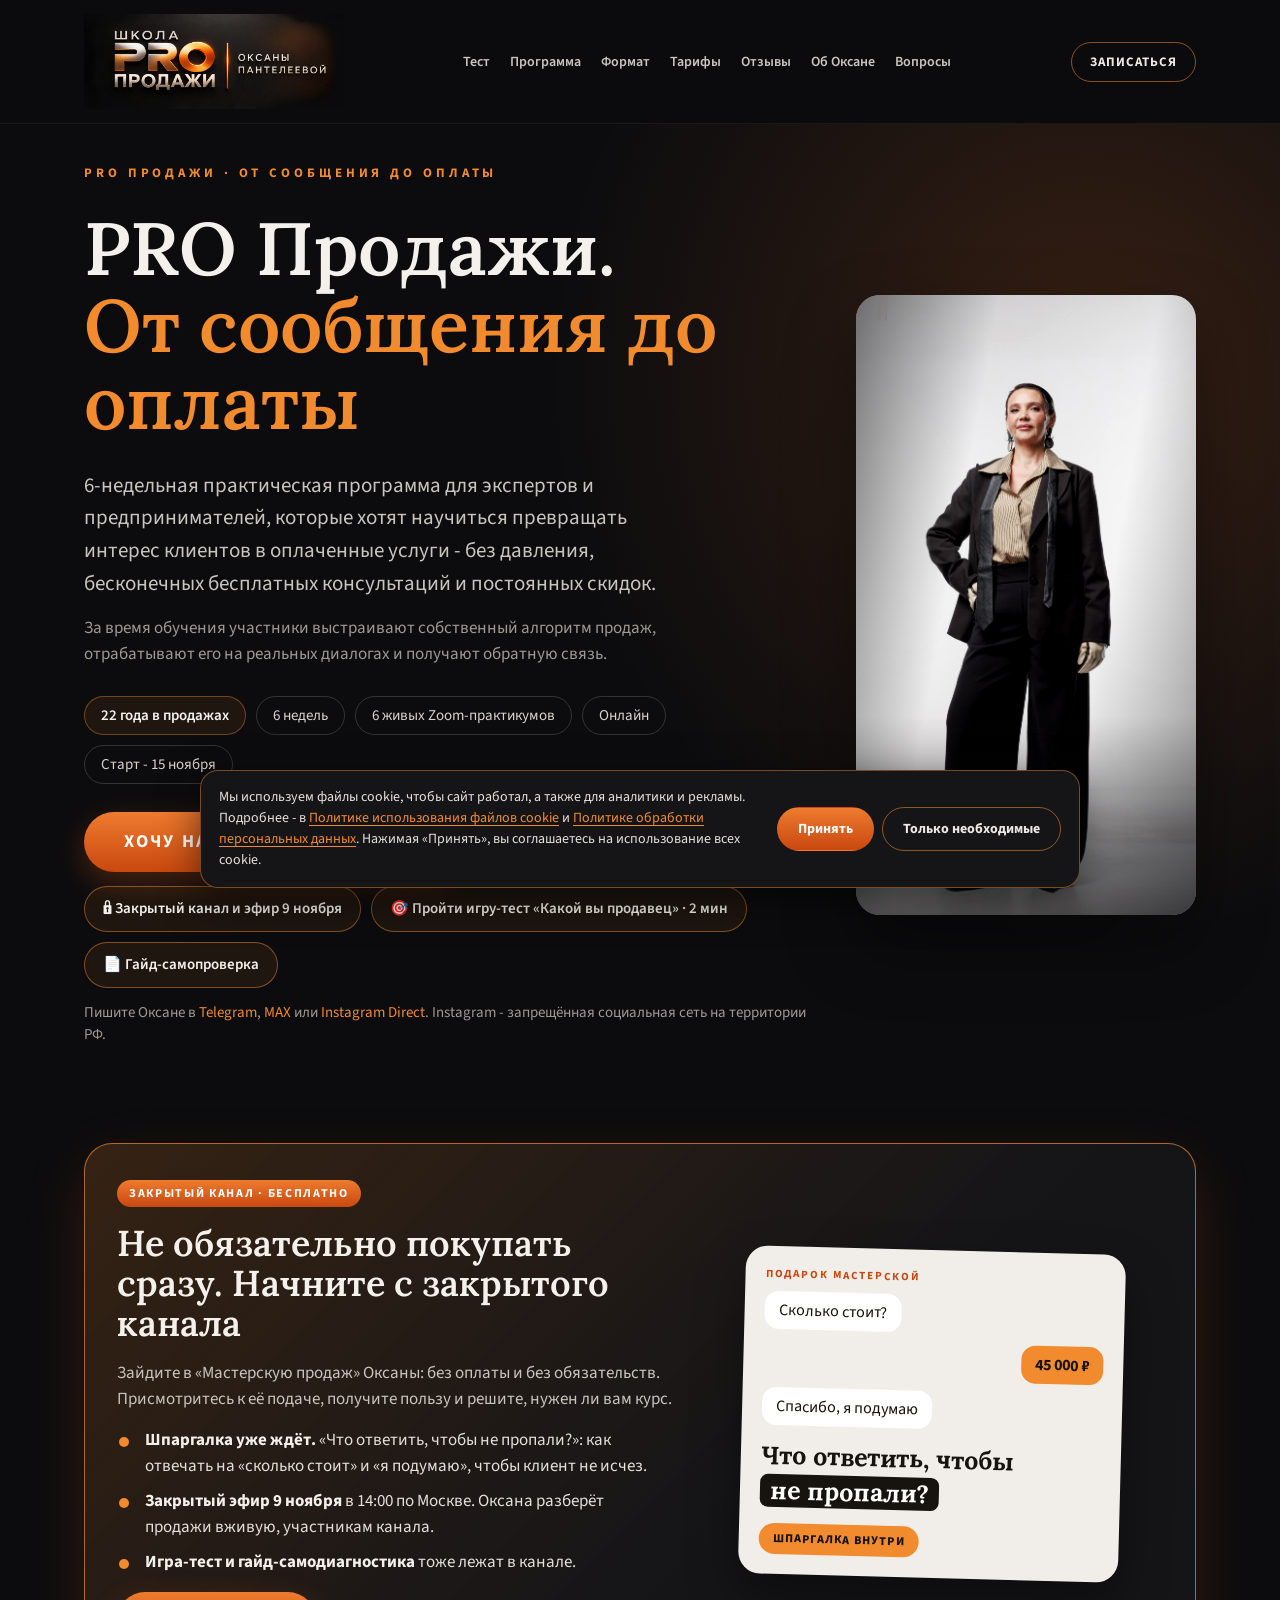
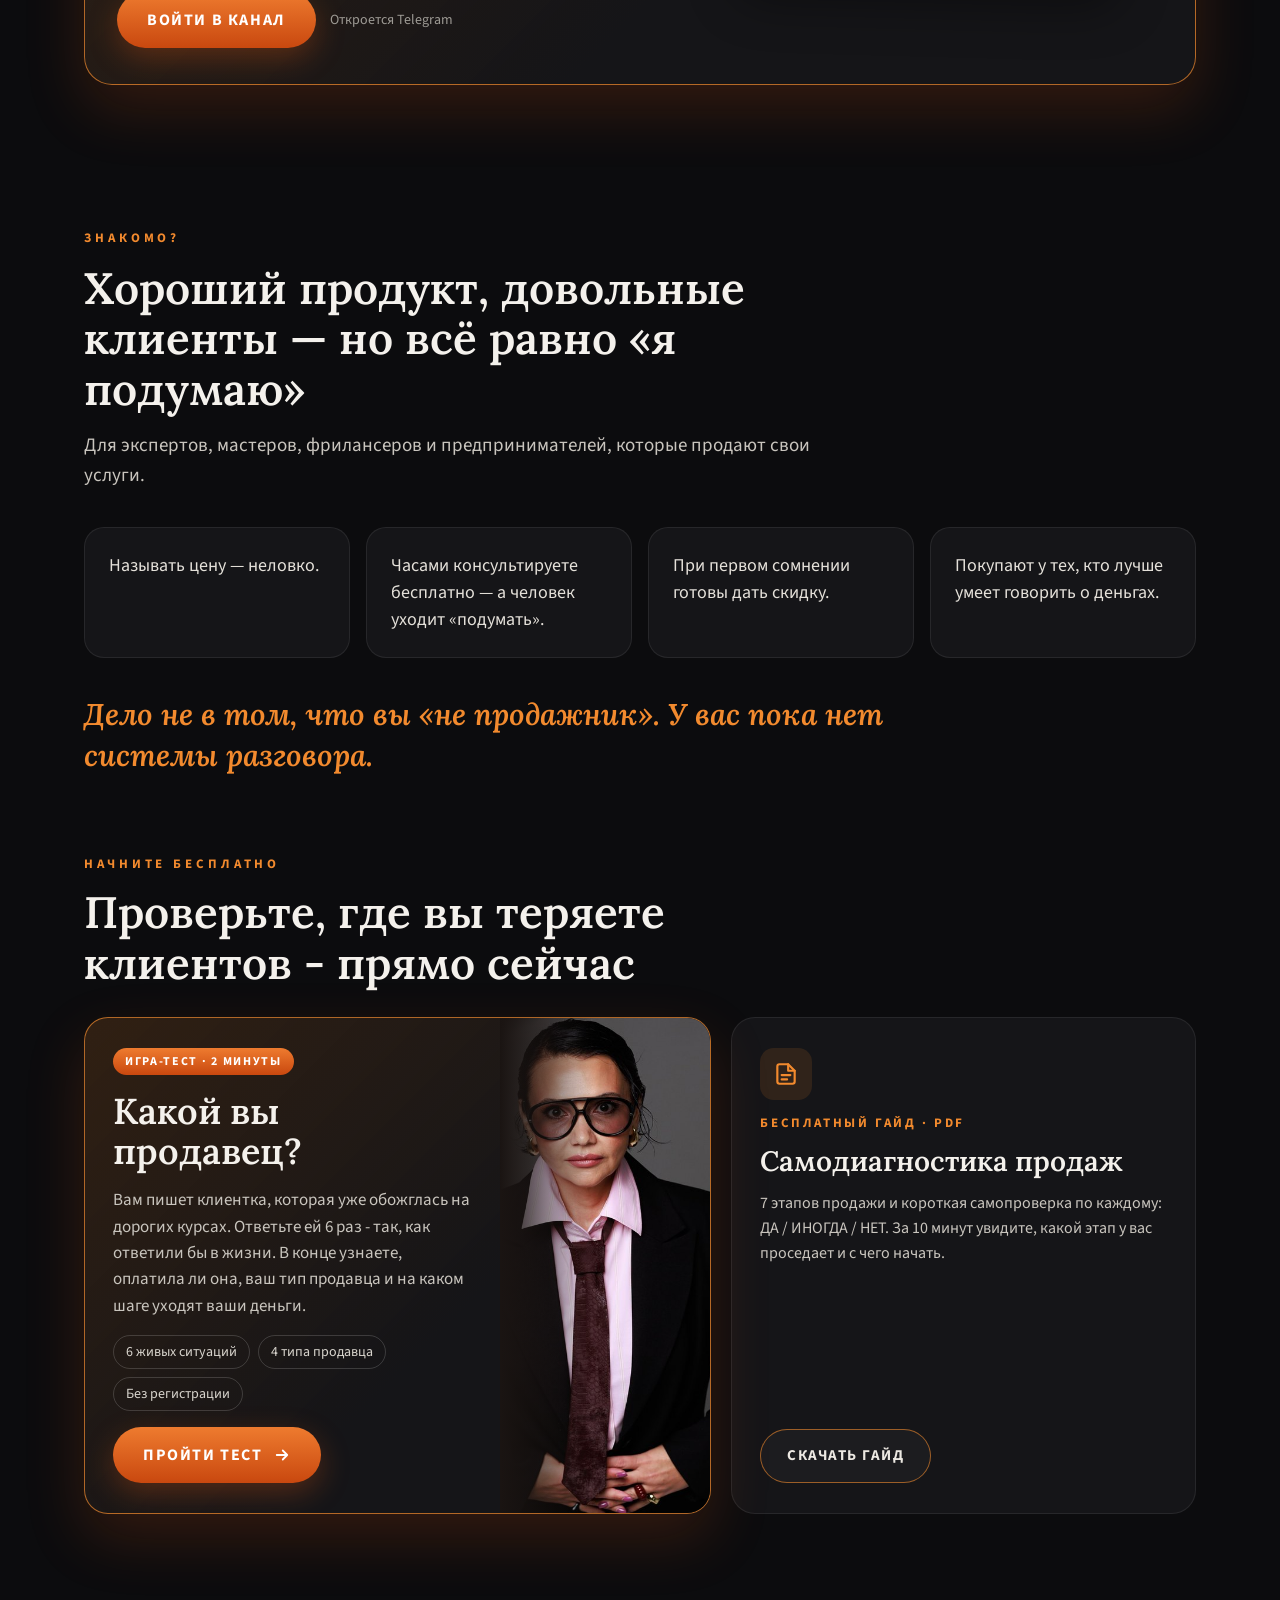
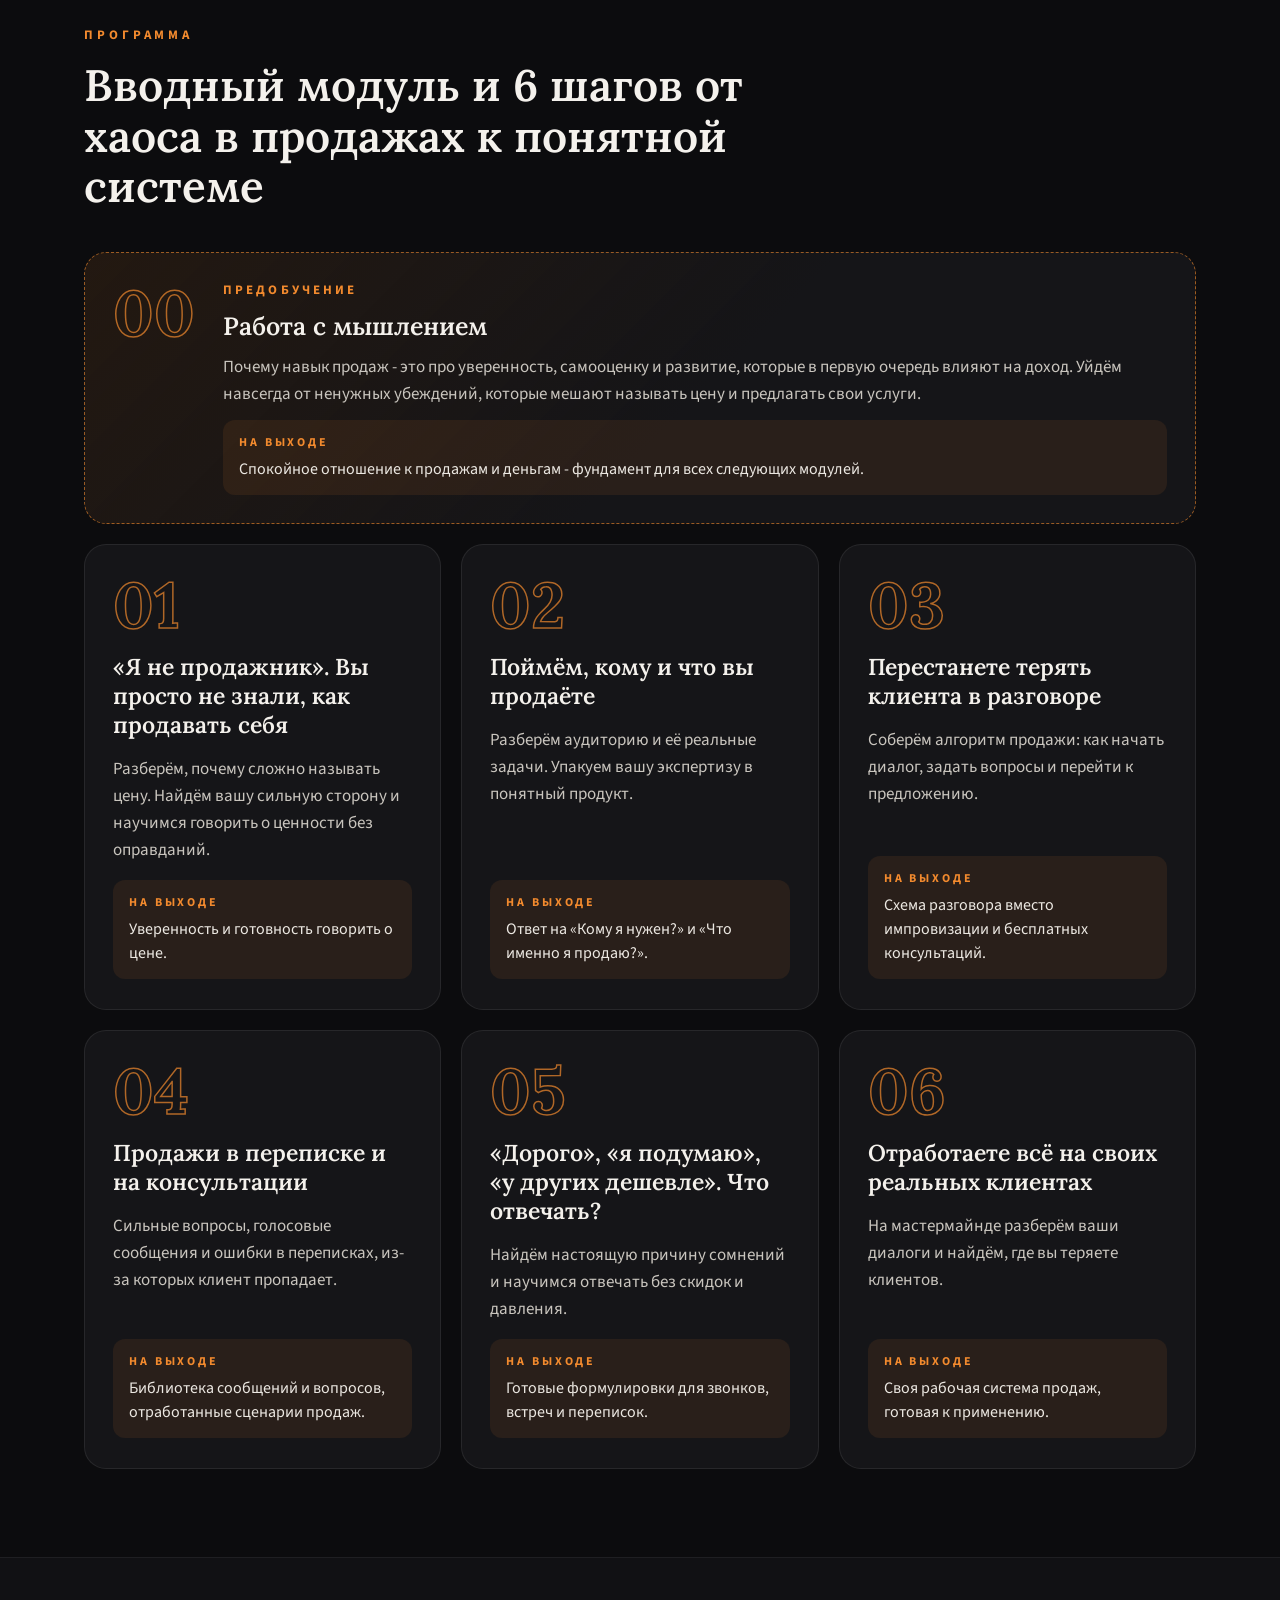
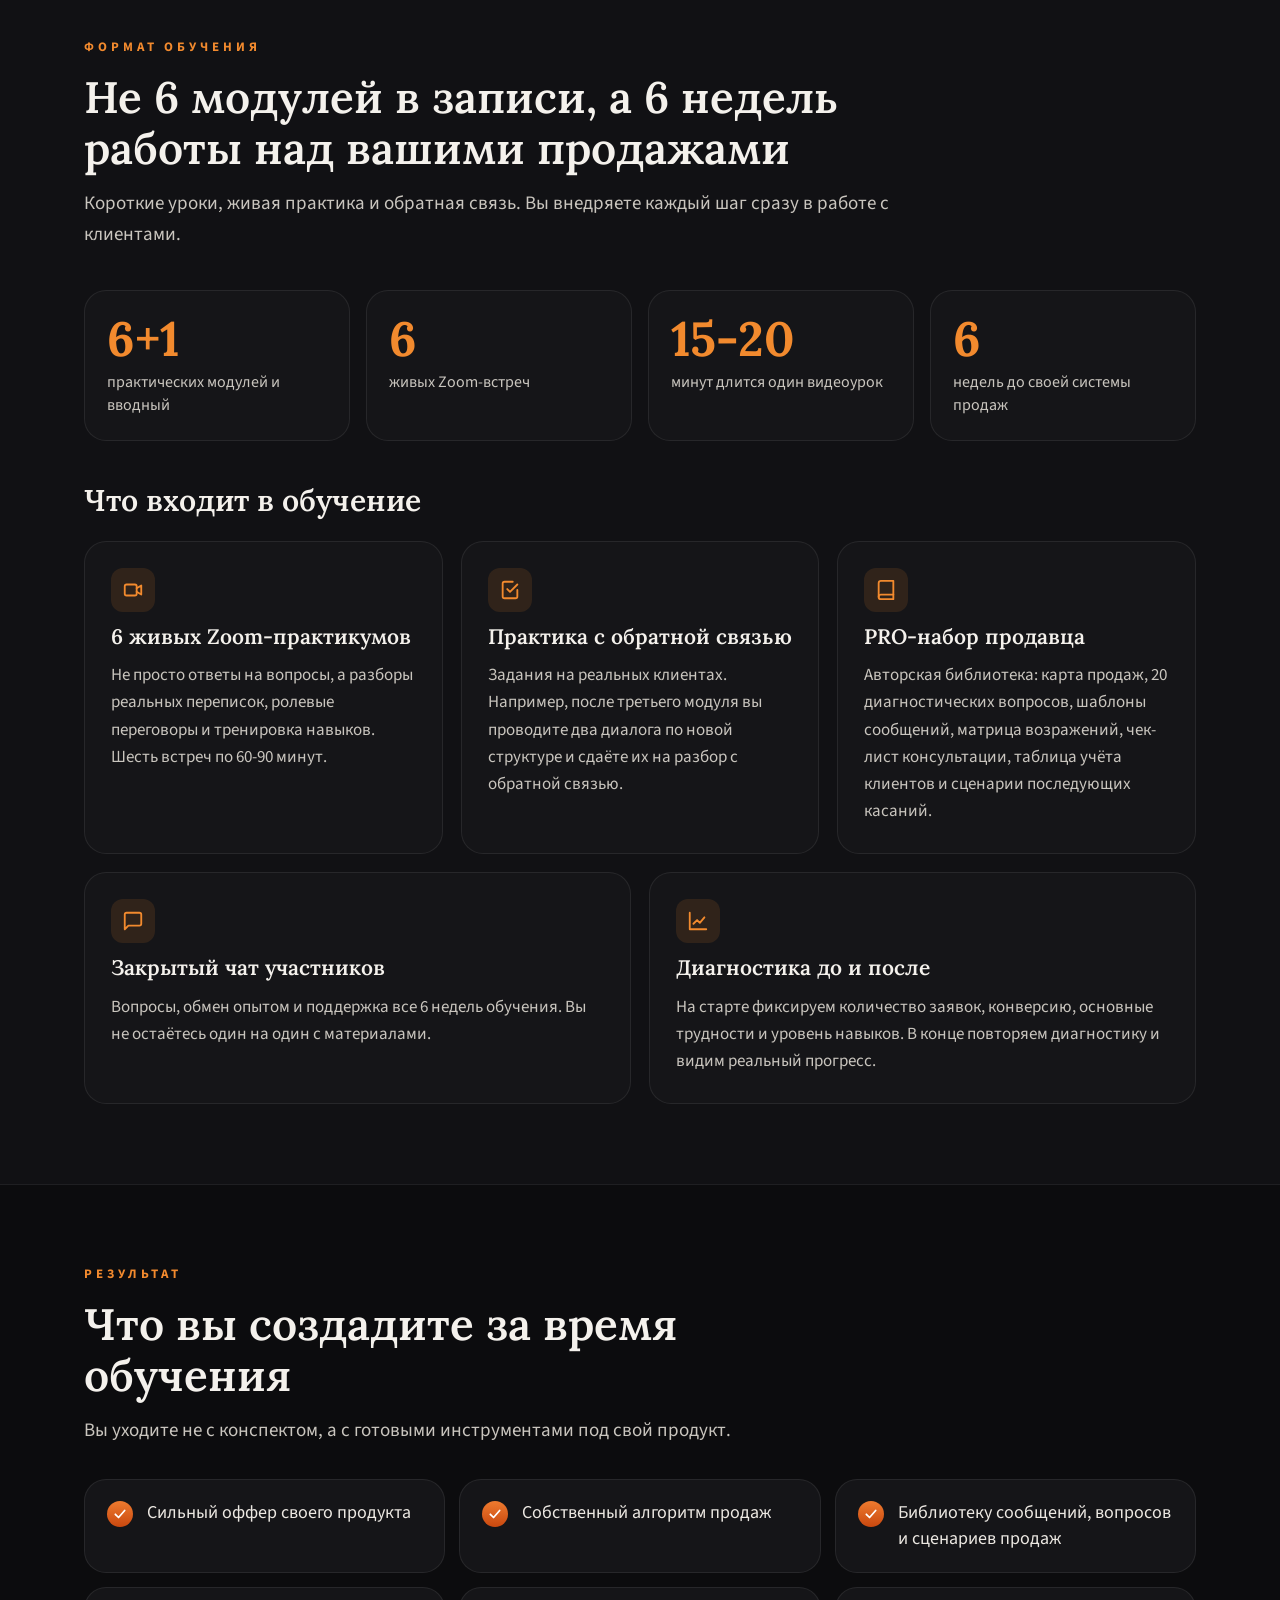
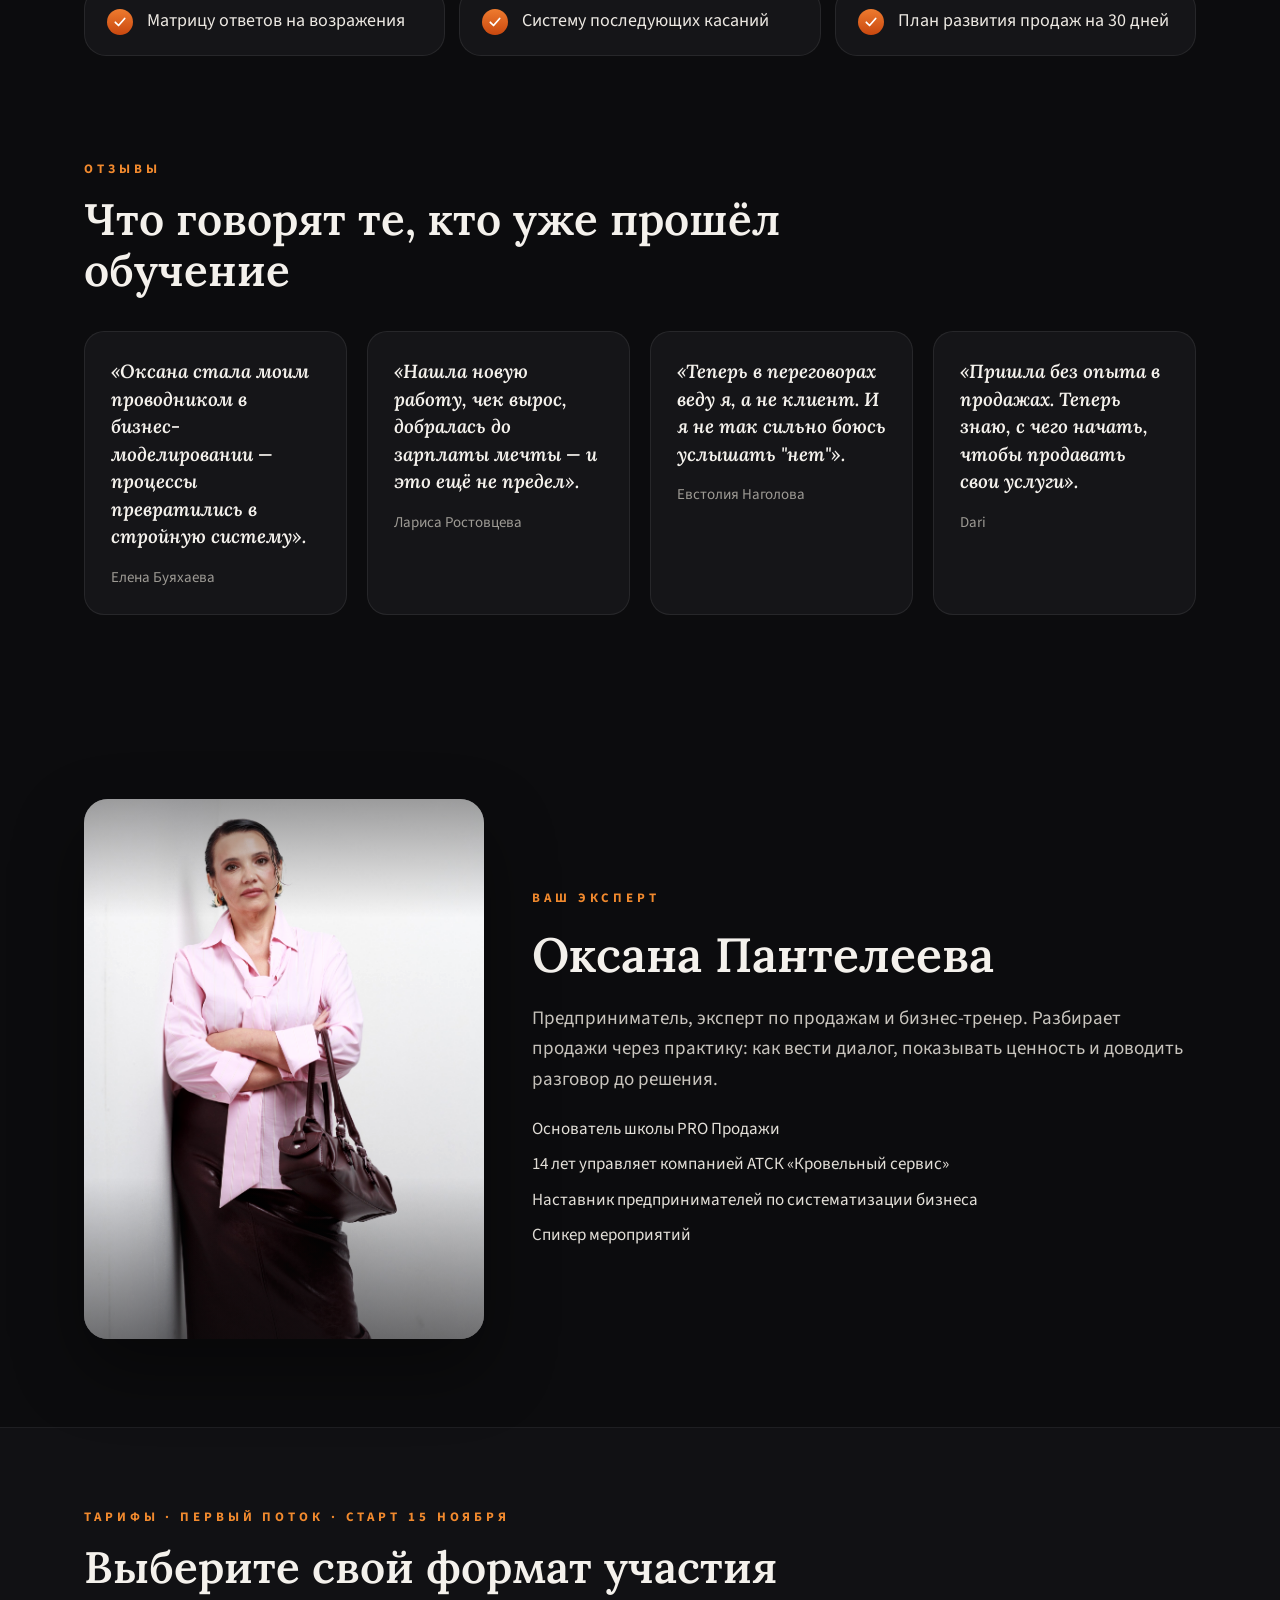
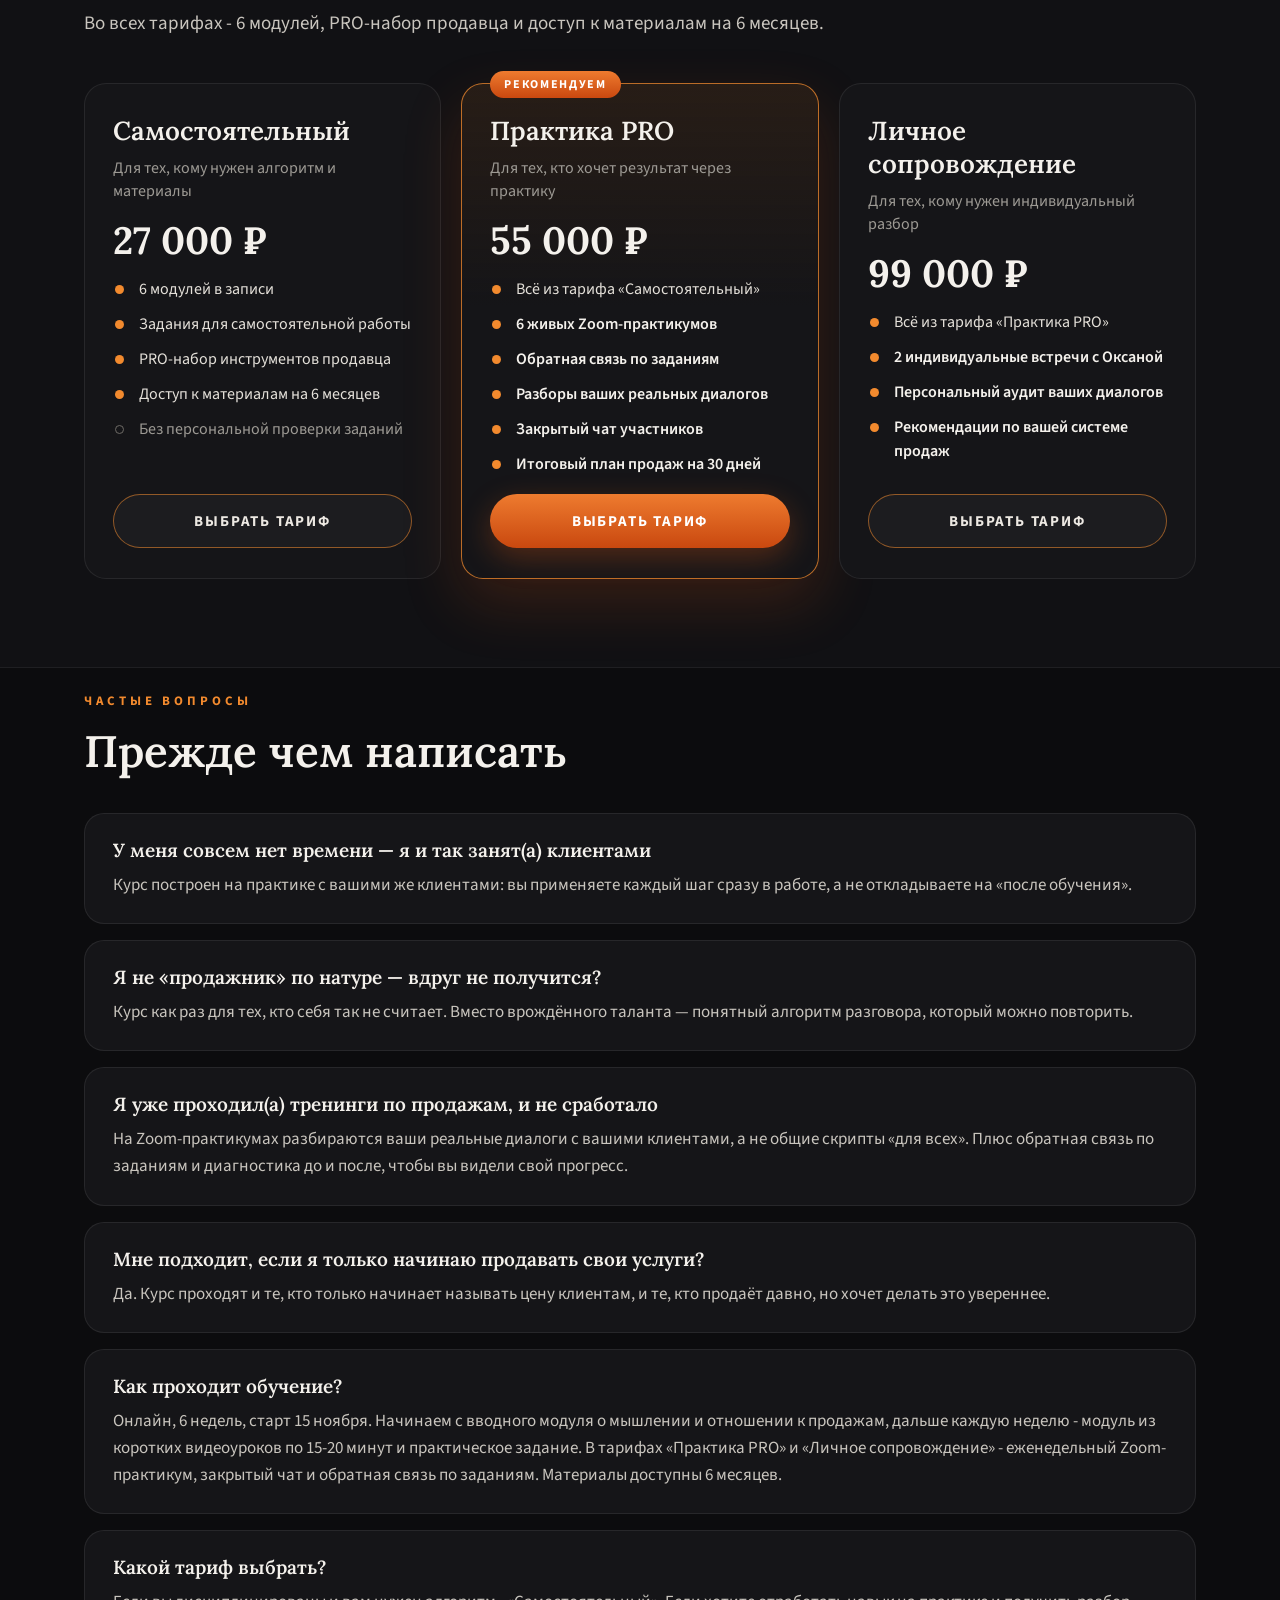
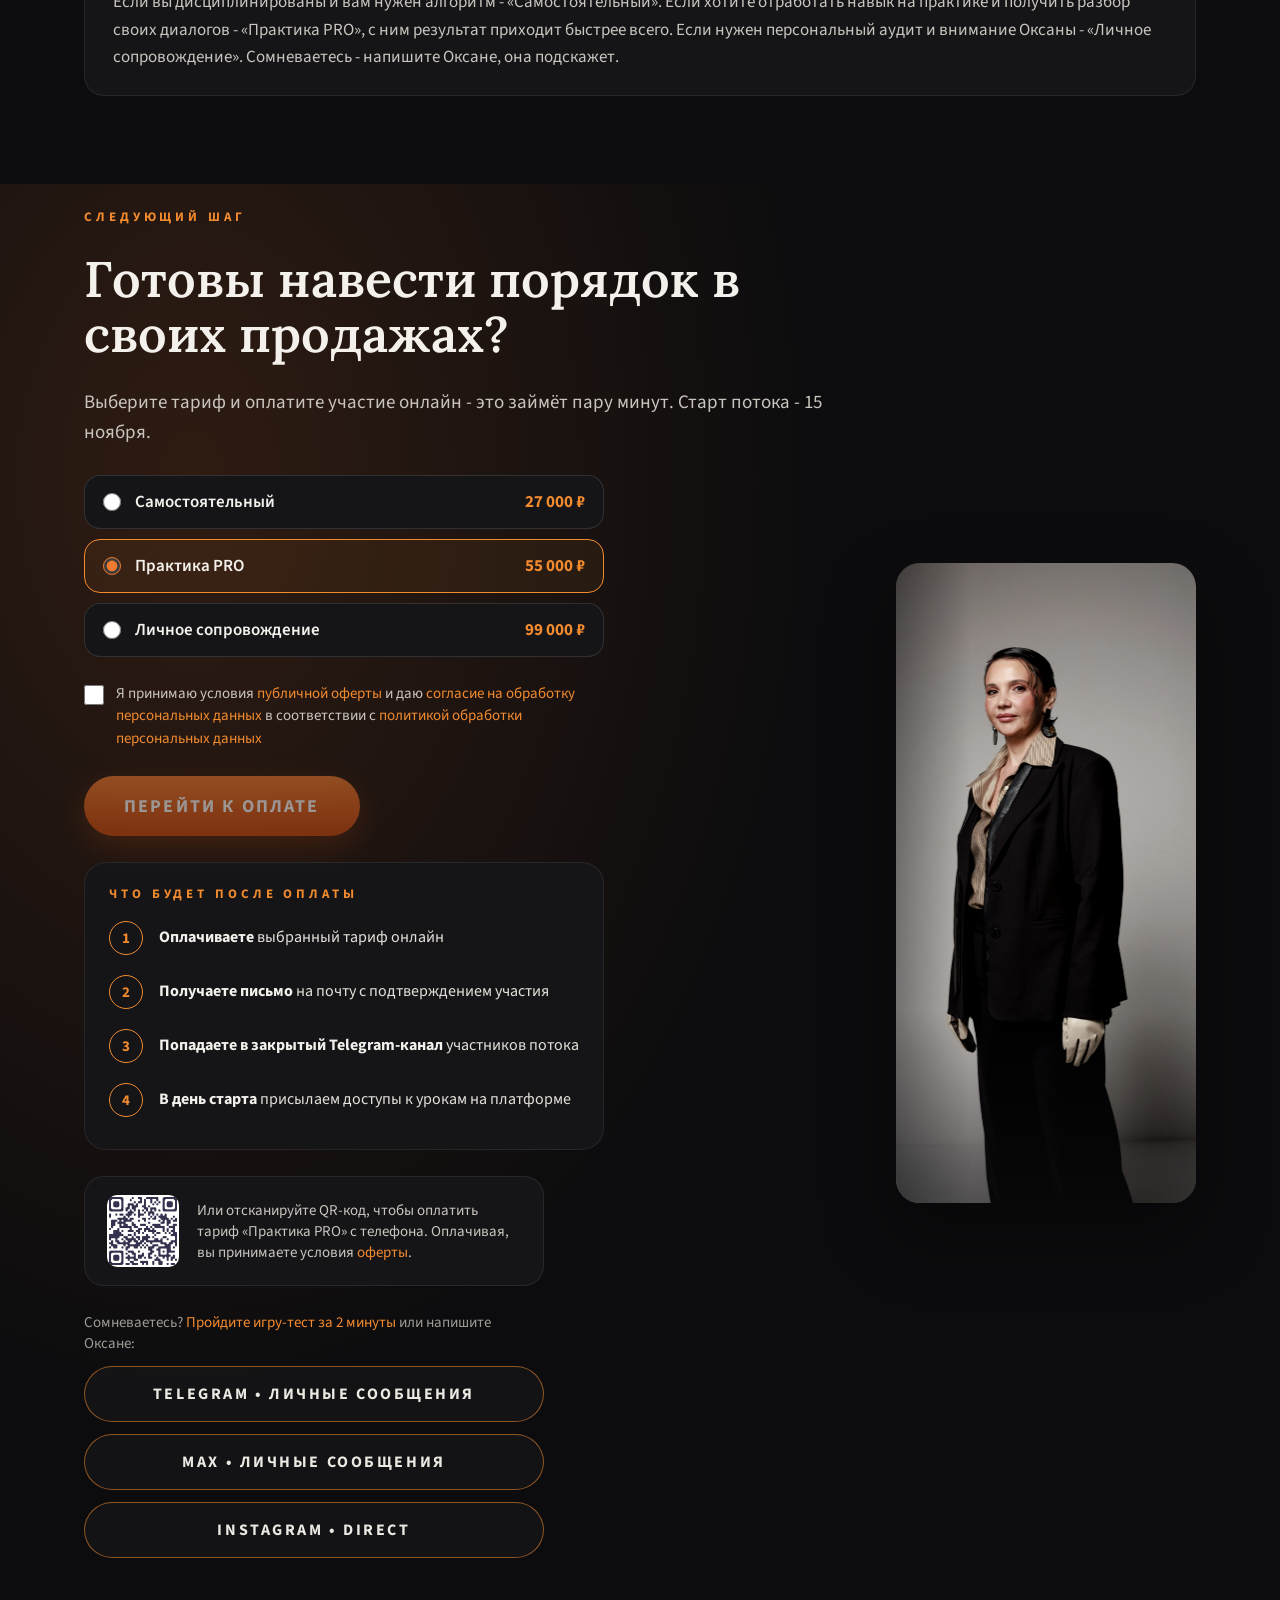
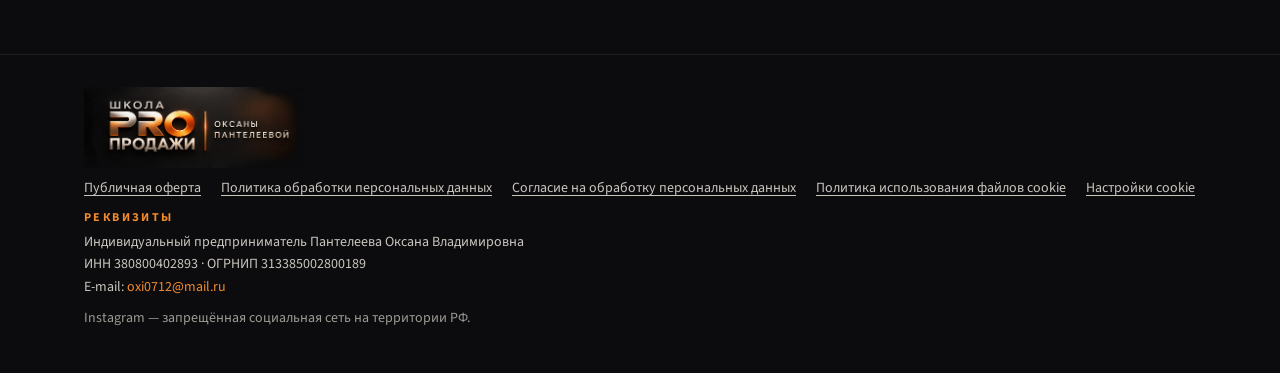
==== commit 63061aac: "Черновик: блок приглашения в закрытый канал и эфир 9 ноября (ссылка-приглашение ещё не вставлена) Co" ====
--- a/index.html
+++ b/index.html
@@ -86,6 +86,23 @@
 .step-n{flex:0 0 auto;width:32px;height:32px;border-radius:50%;border:1.5px solid #f28a2e;color:#f28a2e;font-weight:700;font-size:15px;display:flex;align-items:center;justify-content:center}
 .step-t{font-size:16px;line-height:1.5;color:#e4e0d9;padding-top:4px}
 .step-t b{color:#f4f1ec}
+.chan{position:relative;overflow:hidden;display:grid;grid-template-columns:1.2fr 1fr;gap:28px;align-items:center;padding:36px 32px;border:1.5px solid rgba(242,138,46,.7);border-radius:28px;background:linear-gradient(135deg,rgba(242,138,46,.18),#151518 62%);box-shadow:0 24px 60px rgba(226,90,20,.18)}
+@media (max-width:860px){.chan{grid-template-columns:1fr;padding:28px 22px}}
+.chan-body{display:flex;flex-direction:column;gap:16px;min-width:0}
+.chan-list{list-style:none;margin:0;padding:0;display:flex;flex-direction:column;gap:10px}
+.chan-list li{position:relative;padding-left:28px;font-size:17px;line-height:1.5;color:#e4e0d9}
+.chan-list li::before{content:"";position:absolute;left:2px;top:9px;width:10px;height:10px;border-radius:50%;background:#f28a2e}
+.chan-list b{color:#f4f1ec}
+.chan-cta{display:flex;flex-wrap:wrap;gap:14px;align-items:center}
+.chan-note{font-size:14px;color:#9d9a94}
+.sheet{box-sizing:border-box;width:100%;max-width:380px;justify-self:center;padding:20px;border-radius:22px;background:#f1eeea;color:#17130f;display:flex;flex-direction:column;gap:10px;box-shadow:0 24px 50px rgba(0,0,0,.4);transform:rotate(1.5deg)}
+@media (max-width:860px){.sheet{transform:none}}
+.sheet small{font-size:11px;font-weight:700;letter-spacing:.18em;text-transform:uppercase;color:#c9480f}
+.sheet .q{align-self:flex-start;background:#fff;border-radius:14px;padding:8px 14px;font-size:16px}
+.sheet .p{align-self:flex-end;background:#f28a2e;border-radius:14px;padding:8px 14px;font-size:16px;font-weight:700;color:#17130f}
+.sheet h3{margin:6px 0 0;font-family:Lora,Georgia,serif;font-weight:700;font-size:25px;line-height:1.15}
+.sheet h3 span{display:inline-block;margin-top:4px;background:#17130f;color:#fff;padding:2px 10px;border-radius:8px}
+.sheet .tag{align-self:flex-start;margin-top:6px;background:#f28a2e;color:#17130f;font-size:12px;font-weight:800;letter-spacing:.1em;text-transform:uppercase;padding:7px 14px;border-radius:999px}
 .free{display:grid;grid-template-columns:1.35fr 1fr;gap:20px}
 @media (max-width:860px){.free{grid-template-columns:1fr}}
 .free-test{position:relative;overflow:hidden;display:grid;grid-template-columns:1fr 210px;gap:0;border:1.5px solid rgba(242,138,46,.7);background:linear-gradient(135deg,rgba(242,138,46,.16),#151518 60%);border-radius:24px;box-shadow:0 24px 60px rgba(226,90,20,.18)}
@@ -153,13 +170,37 @@
 </div>
 <div style="display: flex; flex-direction: column; gap: 14px; align-items: flex-start;">
 <a class="btn" href="#tarify" style="display: inline-flex; align-items: center; justify-content: center; min-height: 60px; padding: 0 40px; box-sizing: border-box; border-radius: 999px; background: linear-gradient(180deg, #ee7b2f, #c9480f); color: #ffffff; font-weight: 700; font-size: 18px; letter-spacing: 0.12em; text-transform: uppercase; box-shadow: 0 10px 30px rgba(226,90,20,0.30);">Хочу научиться продавать</a>
-<div class="hero-free"><a href="test.html">🎯 Пройти игру-тест «Какой вы продавец» · 2 мин</a><a href="guide.pdf" target="_blank">📄 Гайд-самопроверка</a></div>
+<div class="hero-free"><a href="#kanal">🔒 Закрытый канал и эфир 9 ноября</a><a href="test.html">🎯 Пройти игру-тест «Какой вы продавец» · 2 мин</a><a href="guide.pdf" target="_blank">📄 Гайд-самопроверка</a></div>
 <div style="font-size: 15px; line-height: 1.5; color: #9d9a94;">Пишите Оксане в <a href="https://t.me/Oxi071280" target="_blank" rel="noopener">Telegram</a>, <a href="https://max.ru/u/f9LHodD0cOLfUrJS78I_kEc0COptckK-t9AedTTkOhEpouXCO49UxQG8S5Y" target="_blank" rel="noopener">MAX</a> или <a href="https://www.instagram.com/oxi0712" target="_blank" rel="noopener">Instagram Direct</a>. Instagram - запрещённая социальная сеть на территории РФ.</div>
 </div>
 </div>
 <div style="position: relative; flex: 0 1 340px; width: 340px; max-width: 100%; height: 620px; box-sizing: border-box; border-radius: 24px; overflow: hidden; box-shadow: 0 30px 70px rgba(0,0,0,0.4);">
 <img src="oksana-hero.jpg" alt="Оксана Пантелеева, эксперт по продажам и бизнес-тренер" style="display: block; width: 100%; height: 100%; object-fit: cover; object-position: 50% 0%; filter: contrast(1.08) saturate(0.88) brightness(0.97);">
 <div style="position: absolute; inset: 0; background: linear-gradient(100deg, rgba(12,12,14,0.55) 0%, rgba(12,12,14,0) 32%, rgba(12,12,14,0) 68%, rgba(12,12,14,0.4) 100%), linear-gradient(0deg, rgba(12,12,14,0.6) 0%, rgba(12,12,14,0) 32%);"></div>
+</div>
+</div>
+</div>
+
+<div id="kanal" style="max-width: 1160px; margin: 0 auto; padding: 8px 24px 72px; box-sizing: border-box;">
+<div class="chan">
+<div class="chan-body">
+<span class="badge">Закрытый канал · бесплатно</span>
+<h2 class="ft-title">Не обязательно покупать сразу. Начните с закрытого канала</h2>
+<p class="ft-text">Зайдите в «Мастерскую продаж» Оксаны: без оплаты и без обязательств. Присмотритесь к её подаче, получите пользу и решите, нужен ли вам курс.</p>
+<ul class="chan-list">
+<li><b>Шпаргалка уже ждёт.</b> «Что ответить, чтобы не пропали?»: как отвечать на «сколько стоит» и «я подумаю», чтобы клиент не исчез.</li>
+<li><b>Закрытый эфир 9 ноября</b> в 14:00 по Москве. Оксана разберёт продажи вживую, участникам канала.</li>
+<li><b>Игра-тест и гайд-самодиагностика</b> тоже лежат в канале.</li>
+</ul>
+<div class="chan-cta"><a class="btn-test" id="chan-btn" href="__CHANNEL__" target="_blank" rel="noopener">Войти в канал</a><span class="chan-note">Откроется Telegram</span></div>
+</div>
+<div class="sheet" aria-hidden="true">
+<small>Подарок мастерской</small>
+<div class="q">Сколько стоит?</div>
+<div class="p">45 000 ₽</div>
+<div class="q">Спасибо, я подумаю</div>
+<h3>Что ответить, чтобы <span>не пропали?</span></h3>
+<div class="tag">Шпаргалка внутри</div>
 </div>
 </div>
 </div>
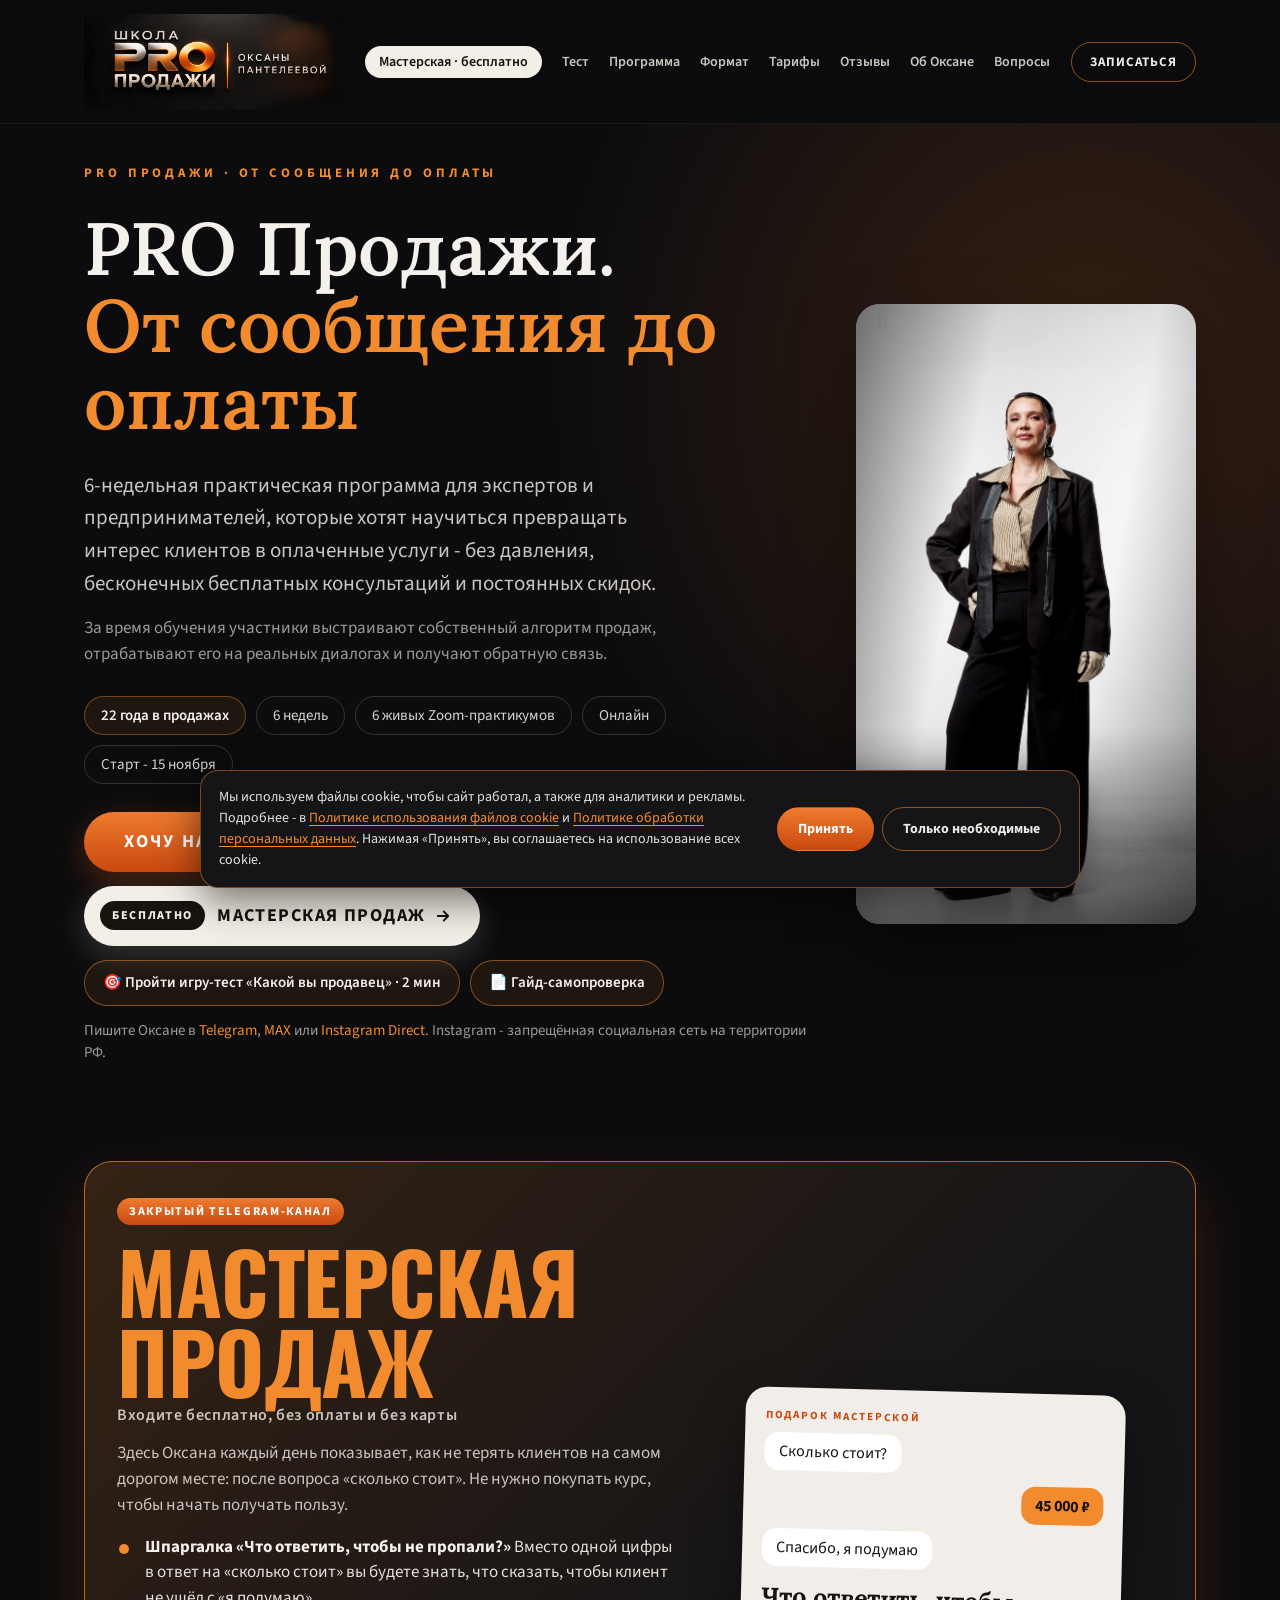
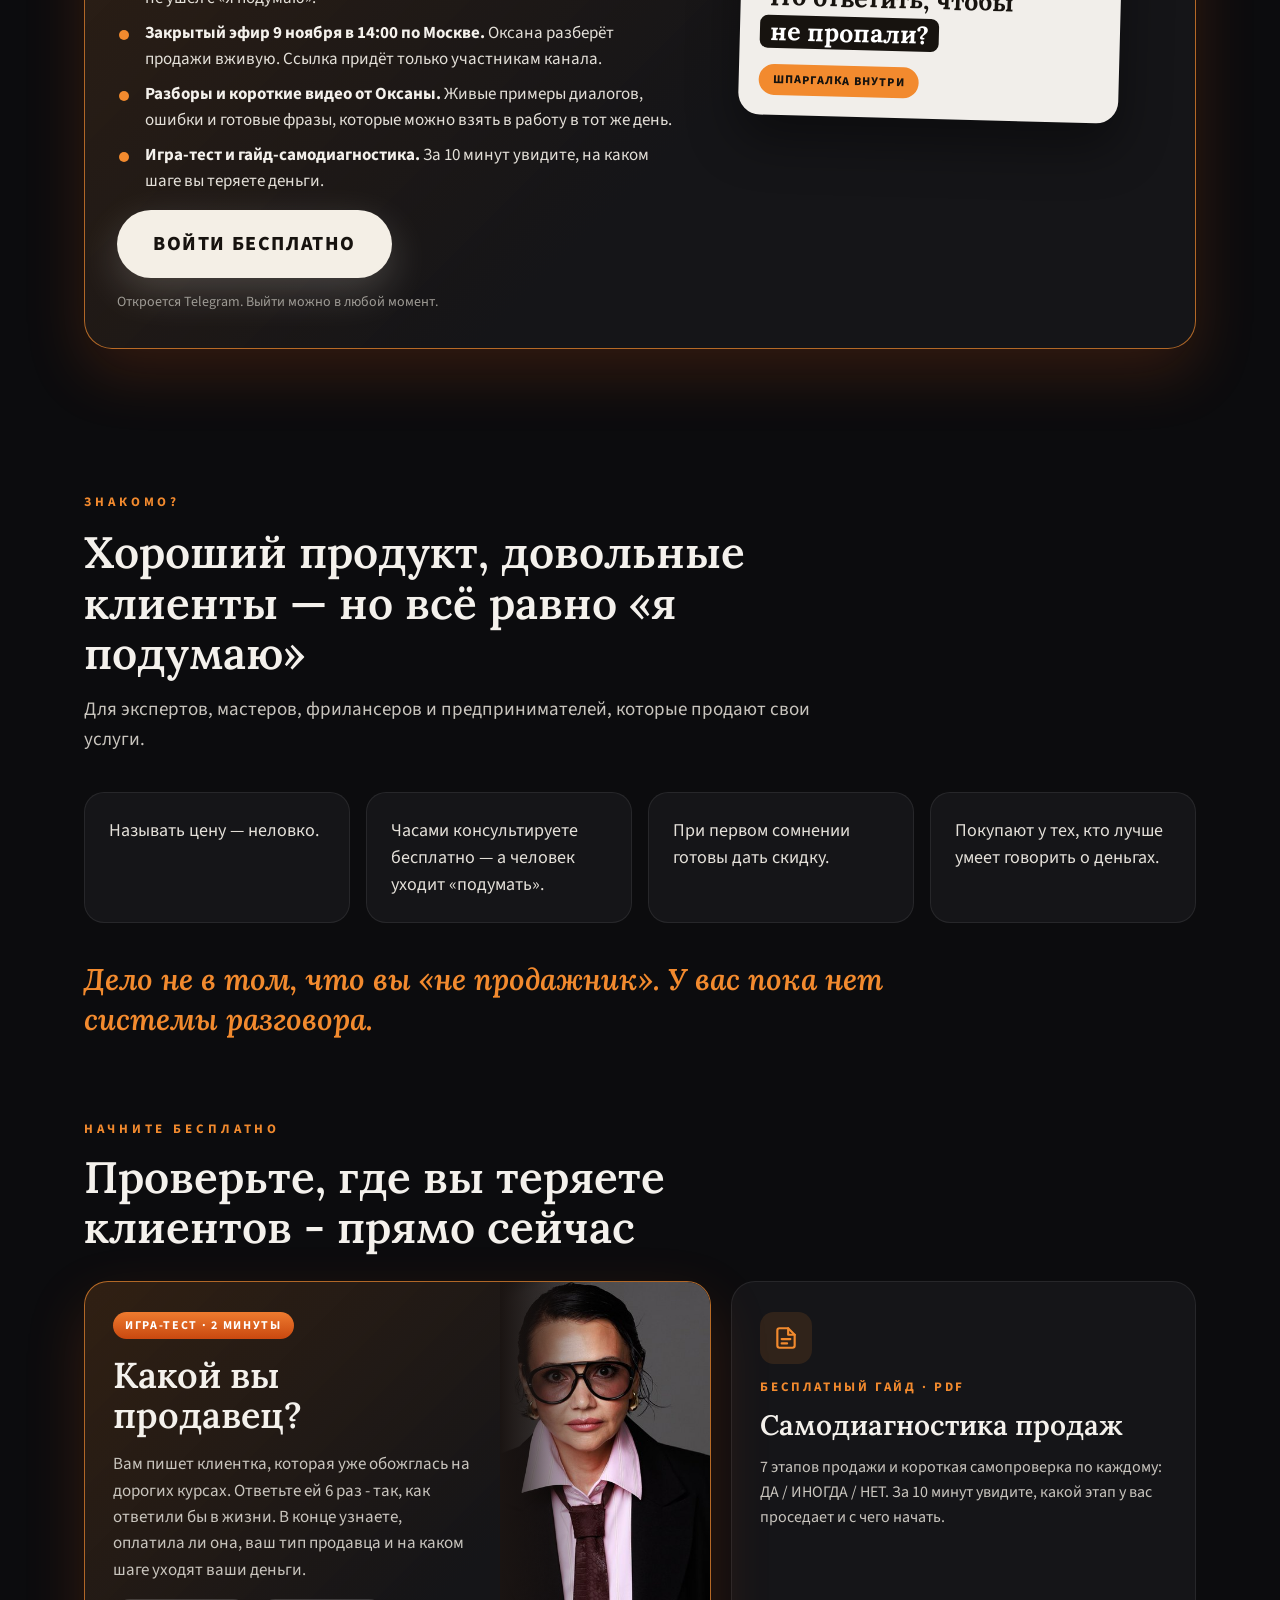
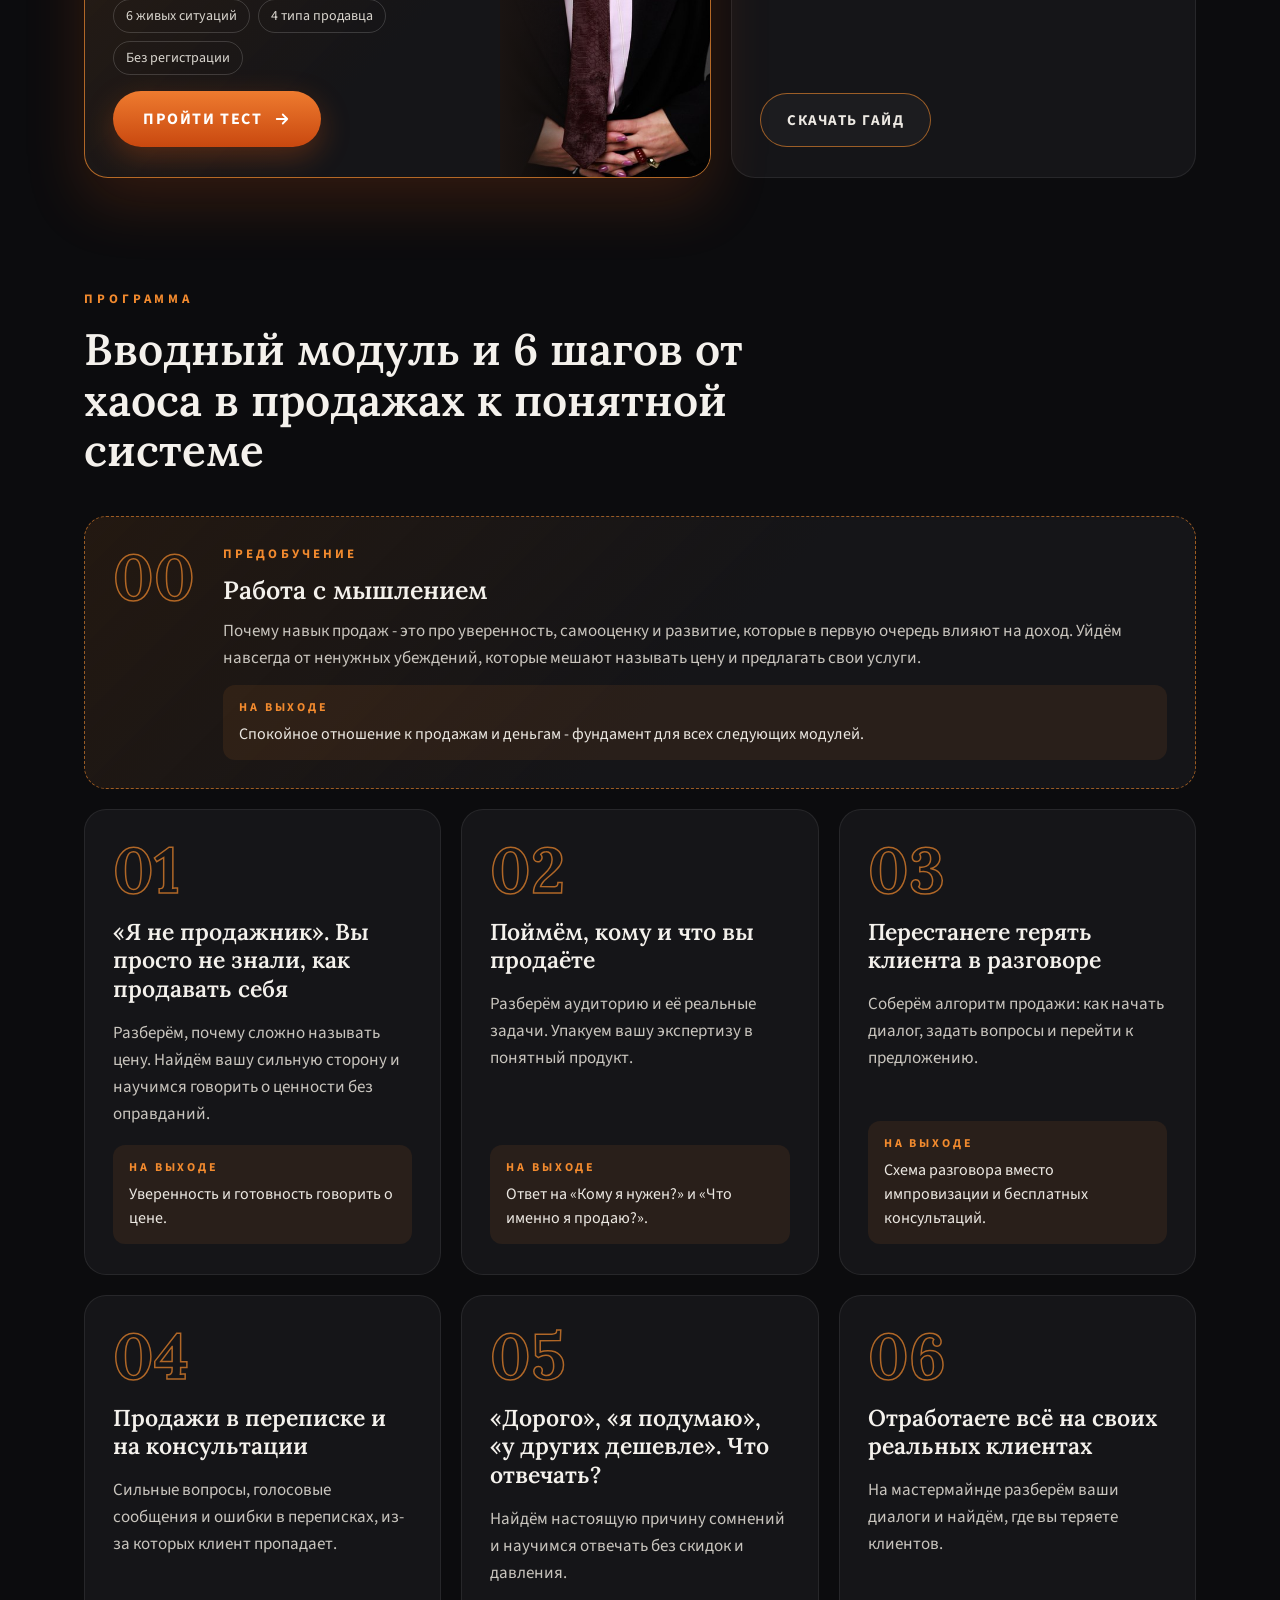
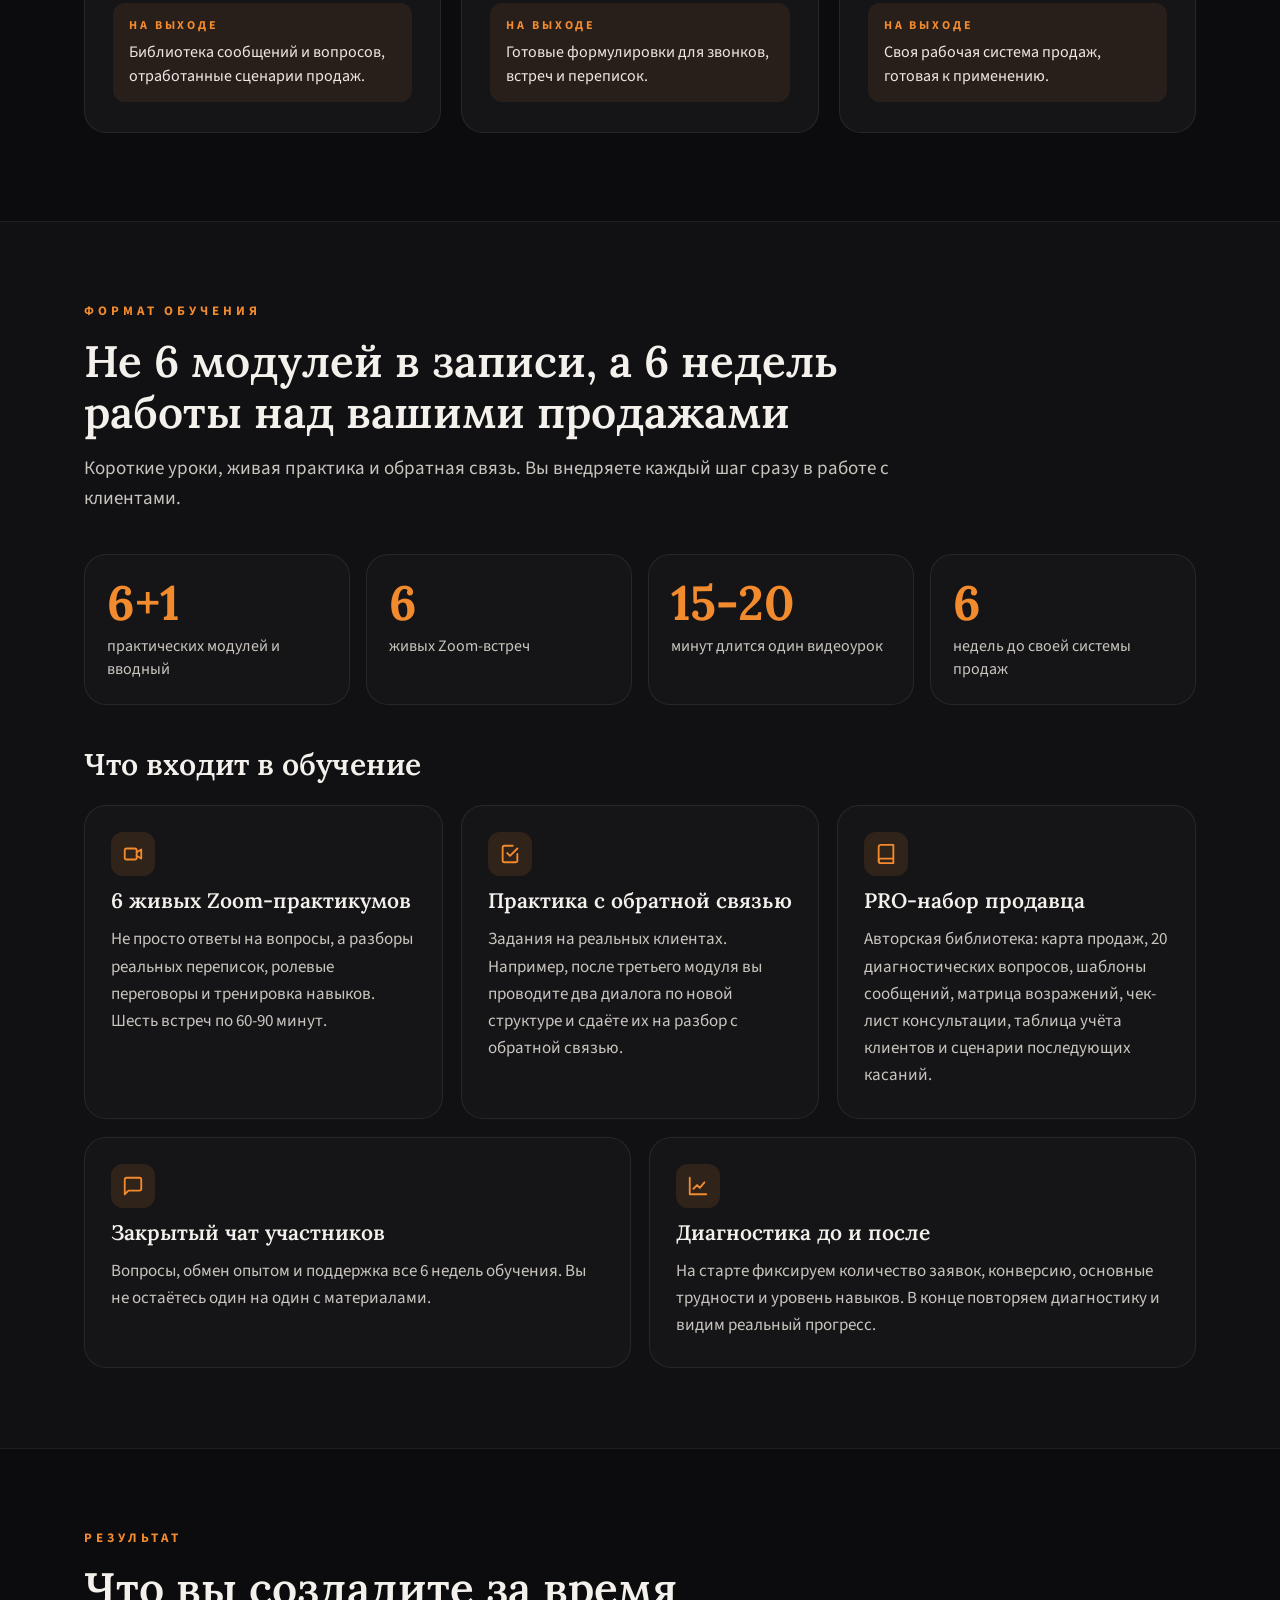
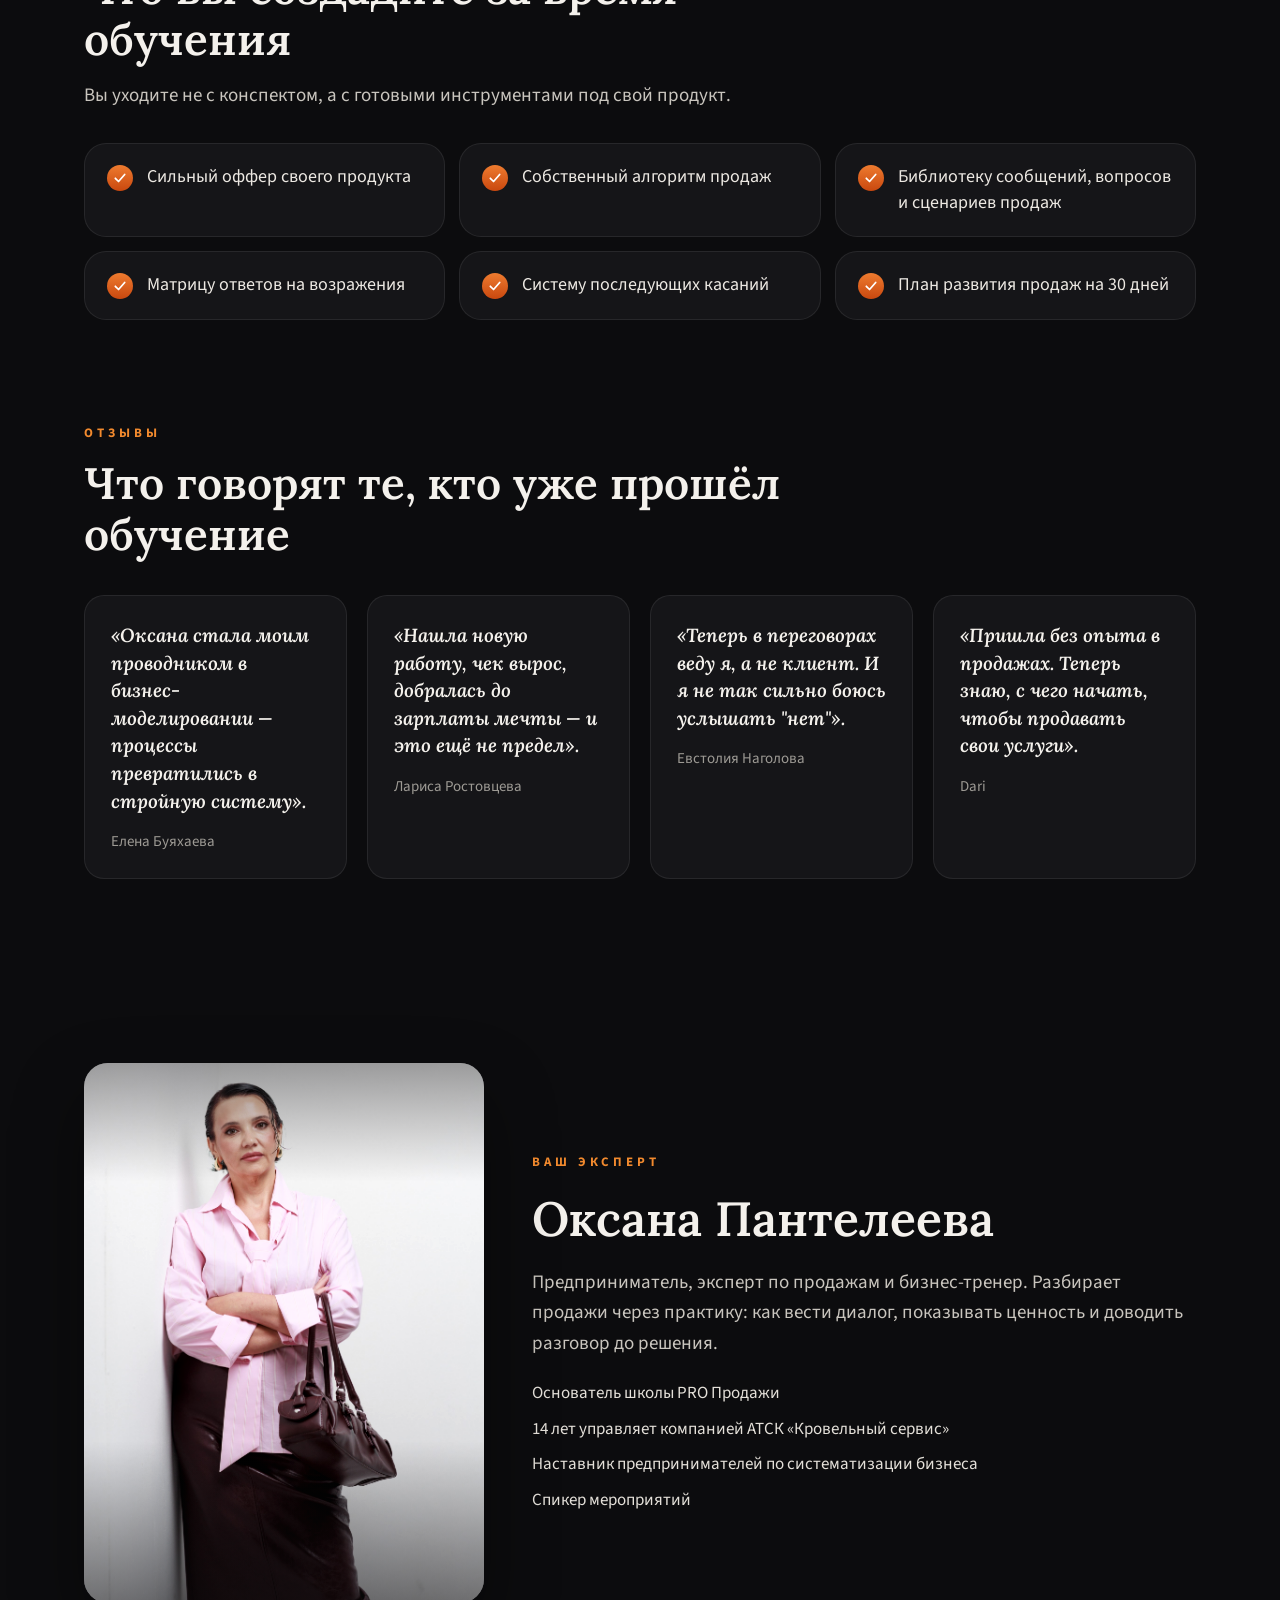
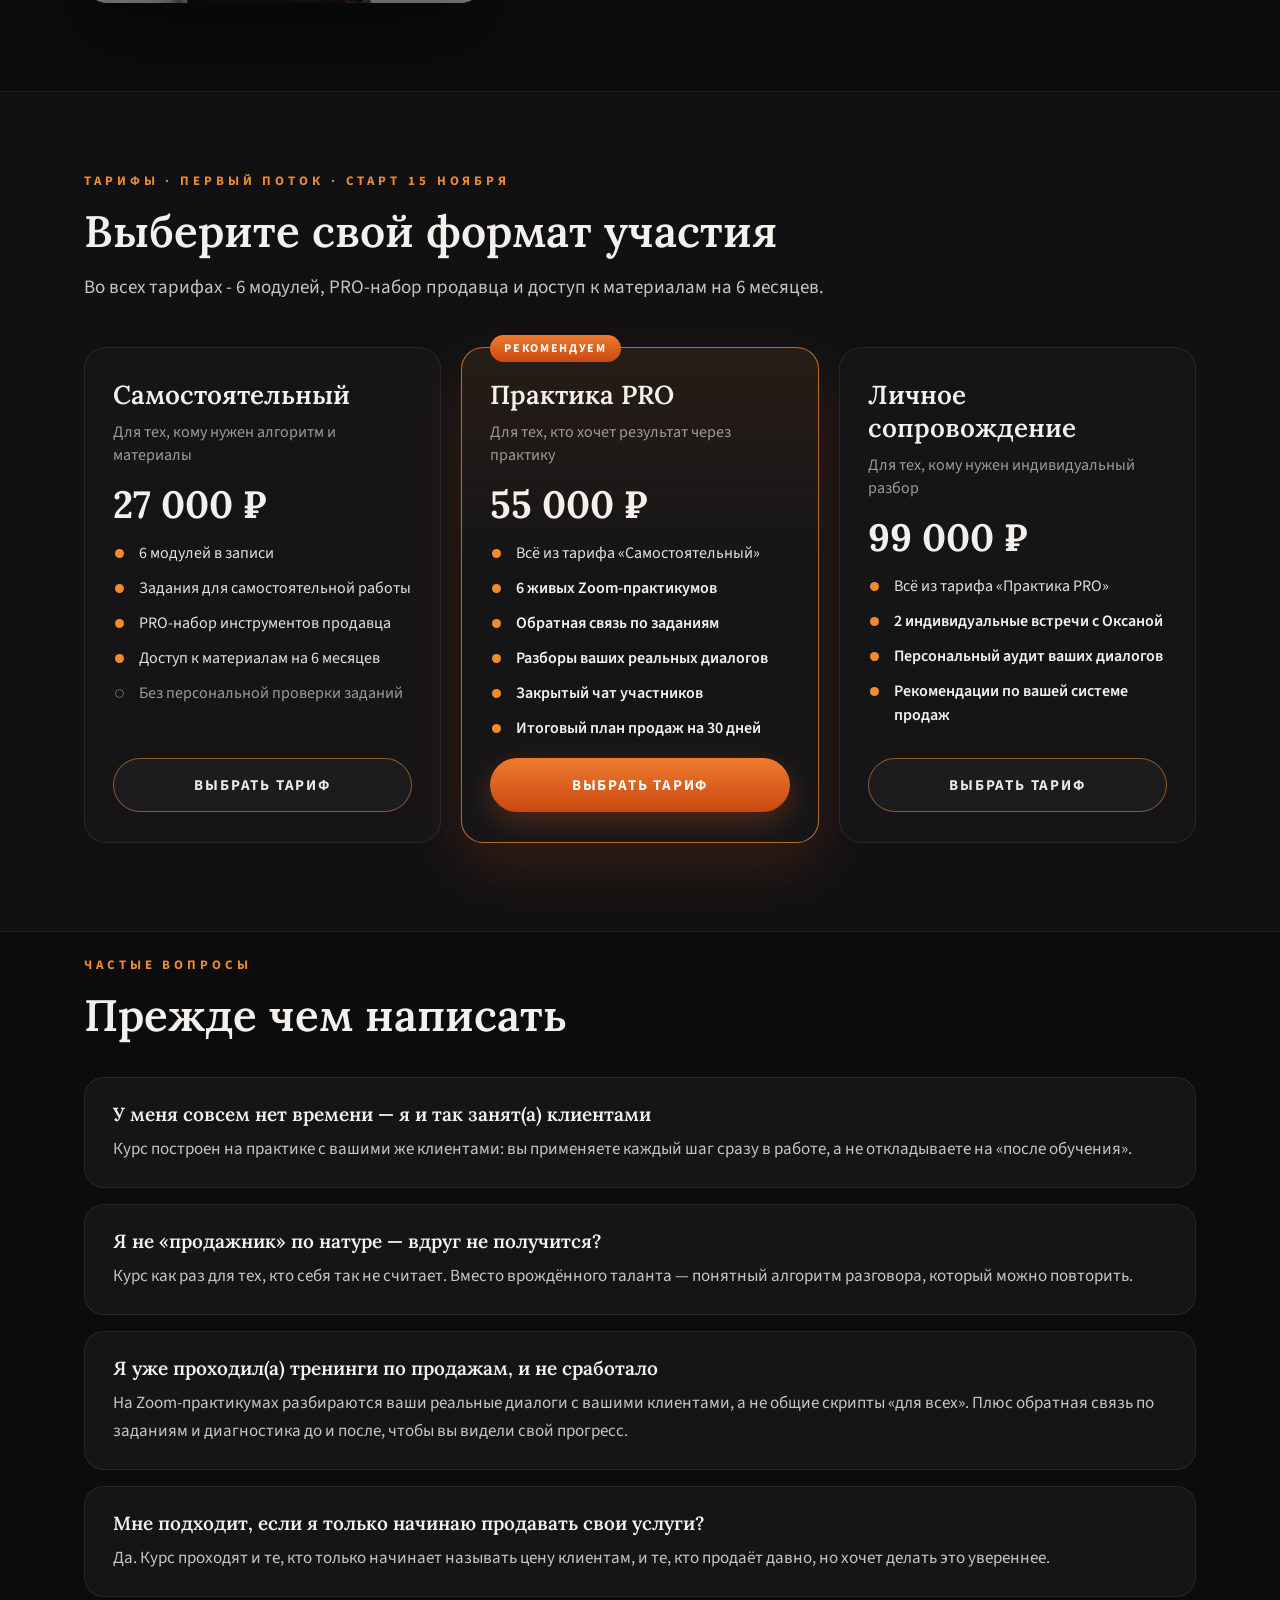
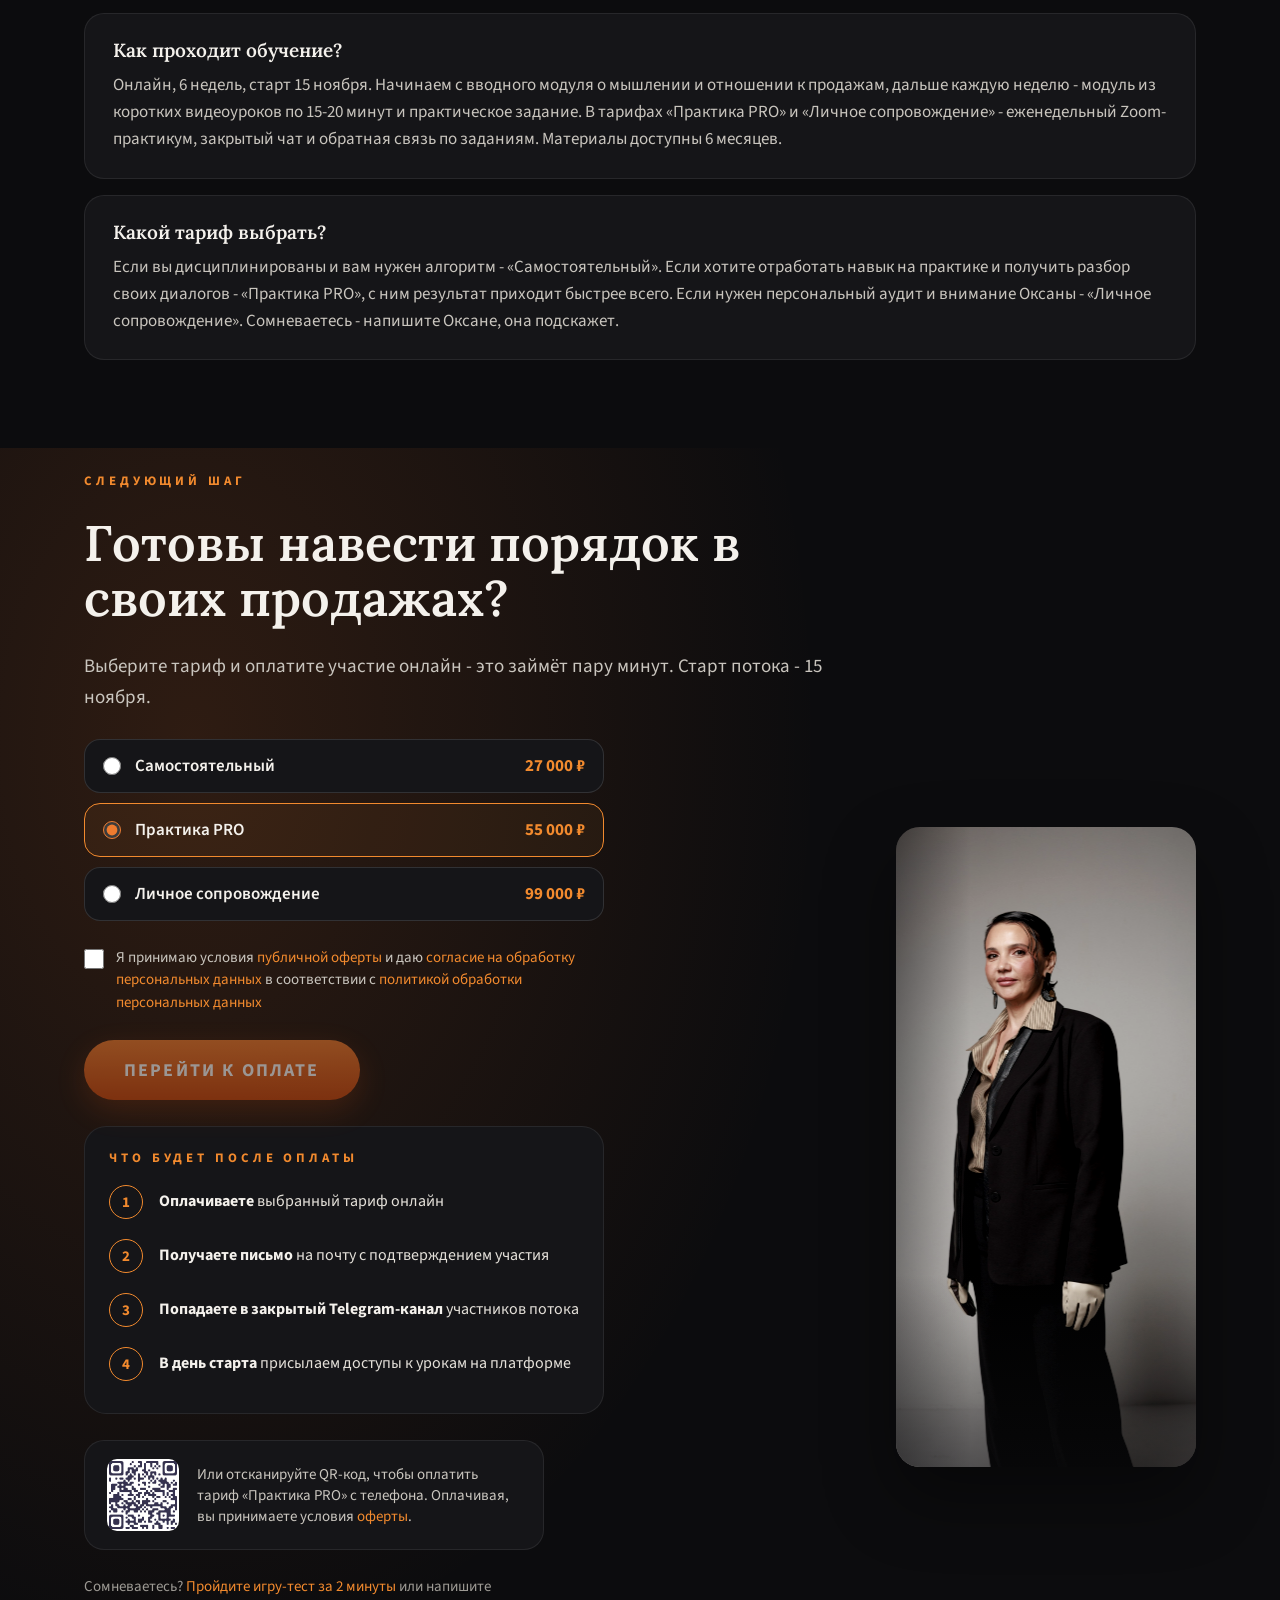
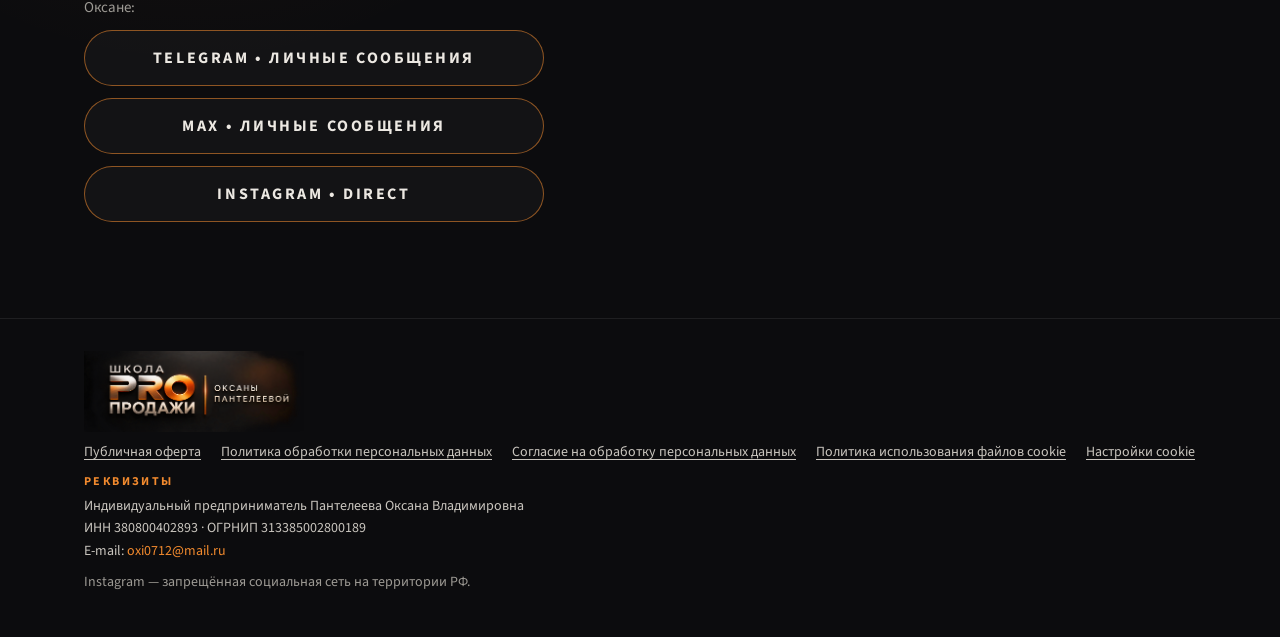
==== commit a0855e8b: "Мастерская продаж: вторая кнопка в первом экране, пункт в меню, крупный блок «Входите бесплатно» с п" ====
--- a/index.html
+++ b/index.html
@@ -10,7 +10,7 @@
 <meta property="og:type" content="website">
 <meta name="theme-color" content="#0c0c0e">
 
-<link href="https://fonts.googleapis.com/css2?family=Lora:ital,wght@0,500;0,600;0,700;1,600&amp;family=Source+Sans+3:wght@400;600;700&amp;display=swap" rel="stylesheet">
+<link href="https://fonts.googleapis.com/css2?family=Lora:ital,wght@0,500;0,600;0,700;1,600&amp;family=Oswald:wght@700&amp;family=Source+Sans+3:wght@400;600;700&amp;display=swap" rel="stylesheet">
 <style>
 body{margin:0;background:#0c0c0e;color:#ece8e2;font-family:'Source Sans 3','Helvetica Neue',Arial,sans-serif;scroll-behavior:smooth}
 a{color:#f28a2e;text-decoration:none}
@@ -86,6 +86,17 @@
 .step-n{flex:0 0 auto;width:32px;height:32px;border-radius:50%;border:1.5px solid #f28a2e;color:#f28a2e;font-weight:700;font-size:15px;display:flex;align-items:center;justify-content:center}
 .step-t{font-size:16px;line-height:1.5;color:#e4e0d9;padding-top:4px}
 .step-t b{color:#f4f1ec}
+.hero-btns{display:flex;flex-wrap:wrap;gap:14px;align-items:stretch}
+.btn-free{display:inline-flex;align-items:center;gap:12px;min-height:60px;padding:0 28px 0 16px;box-sizing:border-box;border-radius:999px;background:#f4efe6;color:#17130f;font-weight:700;font-size:18px;letter-spacing:.08em;text-transform:uppercase;box-shadow:0 10px 30px rgba(244,239,230,.18)}
+.btn-free:hover{background:#fff;color:#17130f}
+.btn-free .bf-badge{flex:none;padding:6px 12px;border-radius:999px;background:#17130f;color:#f4efe6;font-size:12px;font-weight:800;letter-spacing:.14em}
+.btn-free .bf-t{display:inline-flex;align-items:center;gap:8px}
+.navfree{color:#17130f!important;background:#f4efe6;border-radius:999px;padding:6px 14px;font-weight:700;white-space:nowrap}
+.navfree:hover{background:#fff}
+.chan-big{display:inline-flex;align-items:center;justify-content:center;gap:14px;min-height:68px;padding:0 36px;border-radius:999px;background:#f4efe6;color:#17130f;font-weight:800;font-size:20px;letter-spacing:.08em;text-transform:uppercase;box-shadow:0 14px 40px rgba(244,239,230,.2)}
+.chan-big:hover{background:#fff;color:#17130f}
+.chan-free{font-family:Oswald,"Arial Narrow",Arial,sans-serif;font-weight:700;font-size:clamp(34px,10.5vw,84px);line-height:.95;overflow-wrap:anywhere;letter-spacing:-.5px;text-transform:uppercase;color:#f28a2e;margin:0}
+.chan-free small{display:block;margin-top:8px;font-family:"Source Sans 3",Arial,sans-serif;font-weight:600;font-size:16px;letter-spacing:.04em;text-transform:none;color:#c9c5be}
 .chan{position:relative;overflow:hidden;display:grid;grid-template-columns:1.2fr 1fr;gap:28px;align-items:center;padding:36px 32px;border:1.5px solid rgba(242,138,46,.7);border-radius:28px;background:linear-gradient(135deg,rgba(242,138,46,.18),#151518 62%);box-shadow:0 24px 60px rgba(226,90,20,.18)}
 @media (max-width:860px){.chan{grid-template-columns:1fr;padding:28px 22px}}
 .chan-body{display:flex;flex-direction:column;gap:16px;min-width:0}
@@ -141,6 +152,7 @@
 <div class="navrow" style="max-width: 1160px; margin: 0 auto; padding: 14px 24px; box-sizing: border-box;">
 <a href="#top" class="navlogo"><img src="logo.png" alt="Школа PRO продажи Оксаны Пантелеевой"></a>
 <div class="navwrap navlinks" style="display: flex; gap: 20px; overflow-x: auto; align-items: center;">
+<a class="navlink navfree" href="#kanal">Мастерская · бесплатно</a>
 <a class="navlink" href="#besplatno">Тест</a>
 <a class="navlink" href="#programma">Программа</a>
 <a class="navlink" href="#format">Формат</a>
@@ -169,8 +181,8 @@
 <div class="price-deadline-tag" style="padding: 8px 16px; border: 1px solid rgba(242,138,46,0.5); background: rgba(242,138,46,0.1); border-radius: 999px; font-size: 15px; color: #f4f1ec; font-weight: 600;">Лучшие цены до 10 ноября</div>
 </div>
 <div style="display: flex; flex-direction: column; gap: 14px; align-items: flex-start;">
-<a class="btn" href="#tarify" style="display: inline-flex; align-items: center; justify-content: center; min-height: 60px; padding: 0 40px; box-sizing: border-box; border-radius: 999px; background: linear-gradient(180deg, #ee7b2f, #c9480f); color: #ffffff; font-weight: 700; font-size: 18px; letter-spacing: 0.12em; text-transform: uppercase; box-shadow: 0 10px 30px rgba(226,90,20,0.30);">Хочу научиться продавать</a>
-<div class="hero-free"><a href="#kanal">🔒 Закрытый канал и эфир 9 ноября</a><a href="test.html">🎯 Пройти игру-тест «Какой вы продавец» · 2 мин</a><a href="guide.pdf" target="_blank">📄 Гайд-самопроверка</a></div>
+<div class="hero-btns"><a class="btn" href="#tarify" style="display: inline-flex; align-items: center; justify-content: center; min-height: 60px; padding: 0 40px; box-sizing: border-box; border-radius: 999px; background: linear-gradient(180deg, #ee7b2f, #c9480f); color: #ffffff; font-weight: 700; font-size: 18px; letter-spacing: 0.12em; text-transform: uppercase; box-shadow: 0 10px 30px rgba(226,90,20,0.30);">Хочу научиться продавать</a><a class="btn-free" href="#kanal"><span class="bf-badge">Бесплатно</span><span class="bf-t">Мастерская продаж <svg width="18" height="18" viewBox="0 0 24 24" fill="none" stroke="currentColor" stroke-width="2.4" stroke-linecap="round" stroke-linejoin="round"><path d="M5 12h14M13 6l6 6-6 6"/></svg></span></a></div>
+<div class="hero-free"><a href="test.html">🎯 Пройти игру-тест «Какой вы продавец» · 2 мин</a><a href="guide.pdf" target="_blank">📄 Гайд-самопроверка</a></div>
 <div style="font-size: 15px; line-height: 1.5; color: #9d9a94;">Пишите Оксане в <a href="https://t.me/Oxi071280" target="_blank" rel="noopener">Telegram</a>, <a href="https://max.ru/u/f9LHodD0cOLfUrJS78I_kEc0COptckK-t9AedTTkOhEpouXCO49UxQG8S5Y" target="_blank" rel="noopener">MAX</a> или <a href="https://www.instagram.com/oxi0712" target="_blank" rel="noopener">Instagram Direct</a>. Instagram - запрещённая социальная сеть на территории РФ.</div>
 </div>
 </div>
@@ -184,15 +196,16 @@
 <div id="kanal" style="max-width: 1160px; margin: 0 auto; padding: 8px 24px 72px; box-sizing: border-box;">
 <div class="chan">
 <div class="chan-body">
-<span class="badge">Закрытый канал · бесплатно</span>
-<h2 class="ft-title">Не обязательно покупать сразу. Начните с закрытого канала</h2>
-<p class="ft-text">Зайдите в «Мастерскую продаж» Оксаны: без оплаты и без обязательств. Присмотритесь к её подаче, получите пользу и решите, нужен ли вам курс.</p>
+<span class="badge">Закрытый Telegram-канал</span>
+<h2 class="chan-free">Мастерская продаж<small>Входите бесплатно, без оплаты и без карты</small></h2>
+<p class="ft-text">Здесь Оксана каждый день показывает, как не терять клиентов на самом дорогом месте: после вопроса «сколько стоит». Не нужно покупать курс, чтобы начать получать пользу.</p>
 <ul class="chan-list">
-<li><b>Шпаргалка уже ждёт.</b> «Что ответить, чтобы не пропали?»: как отвечать на «сколько стоит» и «я подумаю», чтобы клиент не исчез.</li>
-<li><b>Закрытый эфир 9 ноября</b> в 14:00 по Москве. Оксана разберёт продажи вживую, участникам канала.</li>
-<li><b>Игра-тест и гайд-самодиагностика</b> тоже лежат в канале.</li>
+<li><b>Шпаргалка «Что ответить, чтобы не пропали?»</b> Вместо одной цифры в ответ на «сколько стоит» вы будете знать, что сказать, чтобы клиент не ушёл с «я подумаю».</li>
+<li><b>Закрытый эфир 9 ноября в 14:00 по Москве.</b> Оксана разберёт продажи вживую. Ссылка придёт только участникам канала.</li>
+<li><b>Разборы и короткие видео от Оксаны.</b> Живые примеры диалогов, ошибки и готовые фразы, которые можно взять в работу в тот же день.</li>
+<li><b>Игра-тест и гайд-самодиагностика.</b> За 10 минут увидите, на каком шаге вы теряете деньги.</li>
 </ul>
-<div class="chan-cta"><a class="btn-test" id="chan-btn" href="__CHANNEL__" target="_blank" rel="noopener">Войти в канал</a><span class="chan-note">Откроется Telegram</span></div>
+<div class="chan-cta"><a class="chan-big" id="chan-btn" href="https://t.me/+_53FdwXhq8E0OTRi" target="_blank" rel="noopener">Войти бесплатно</a><span class="chan-note">Откроется Telegram. Выйти можно в любой момент.</span></div>
 </div>
 <div class="sheet" aria-hidden="true">
 <small>Подарок мастерской</small>
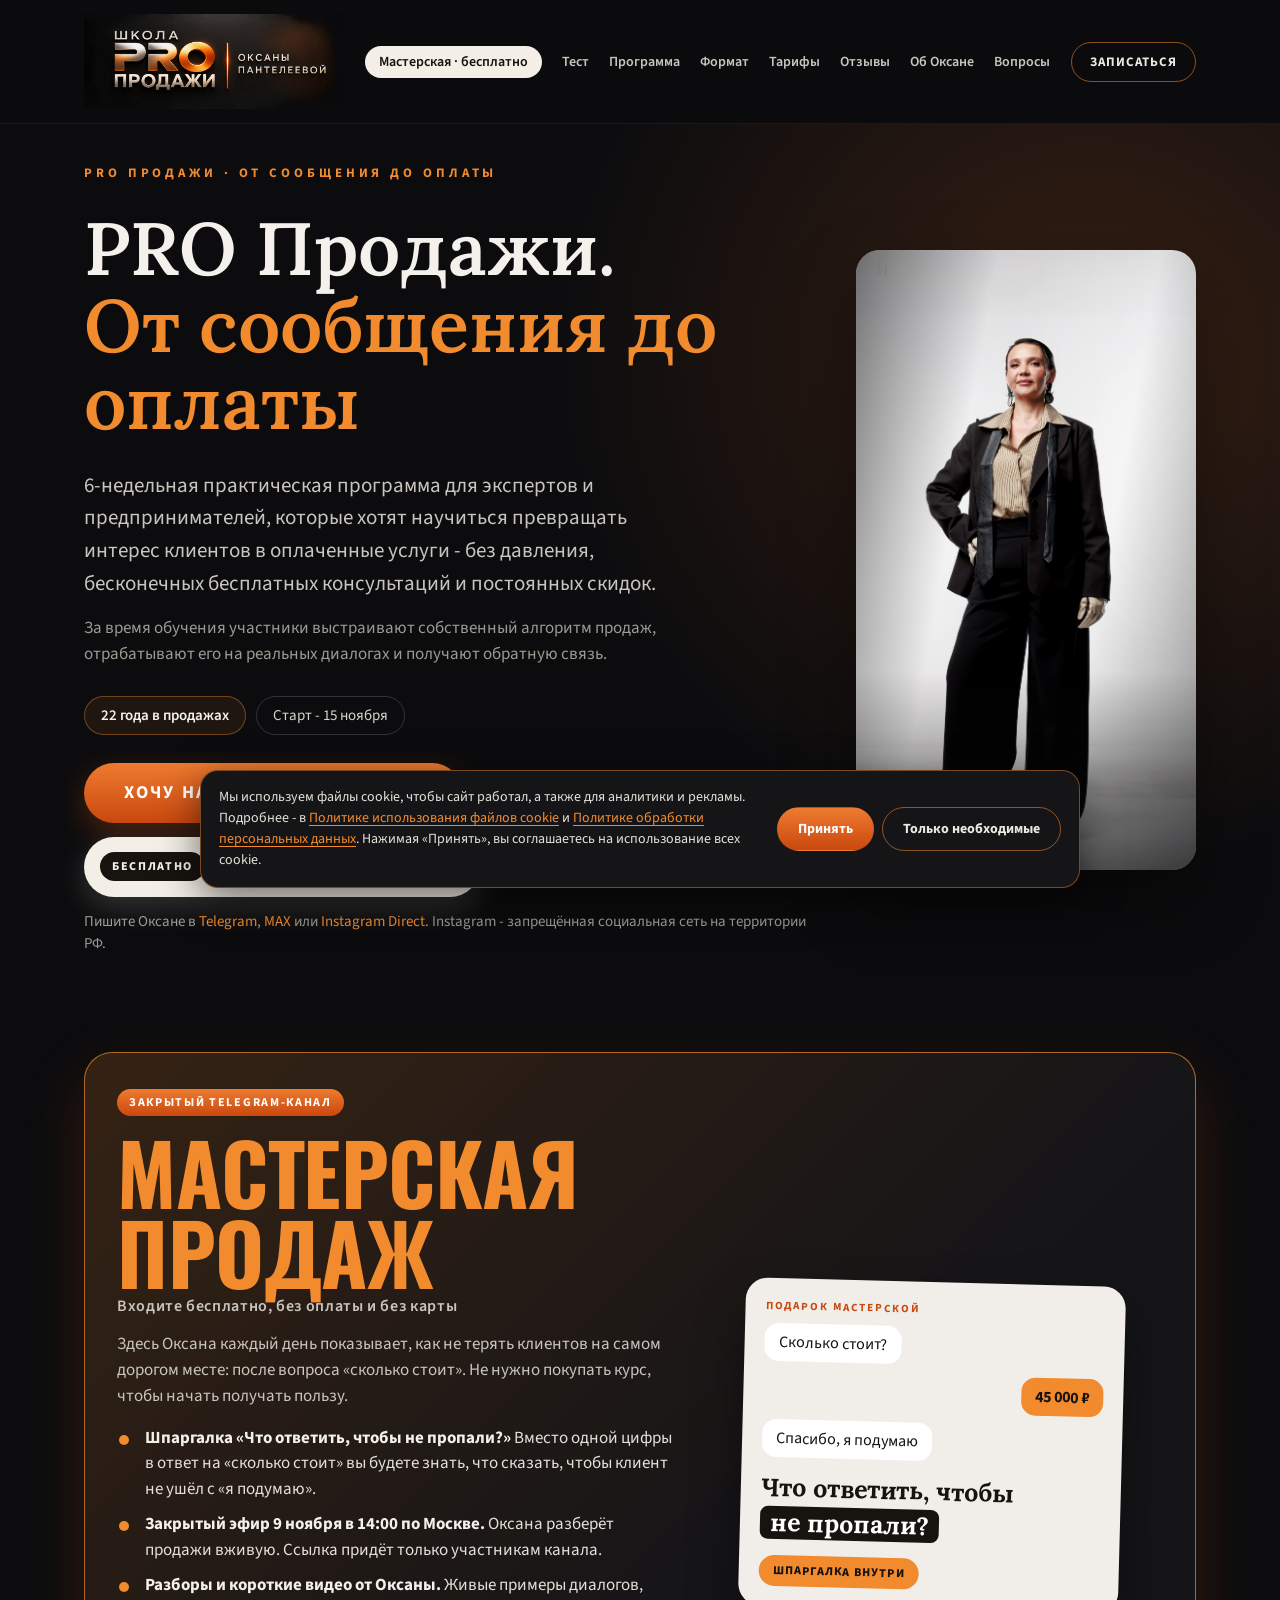
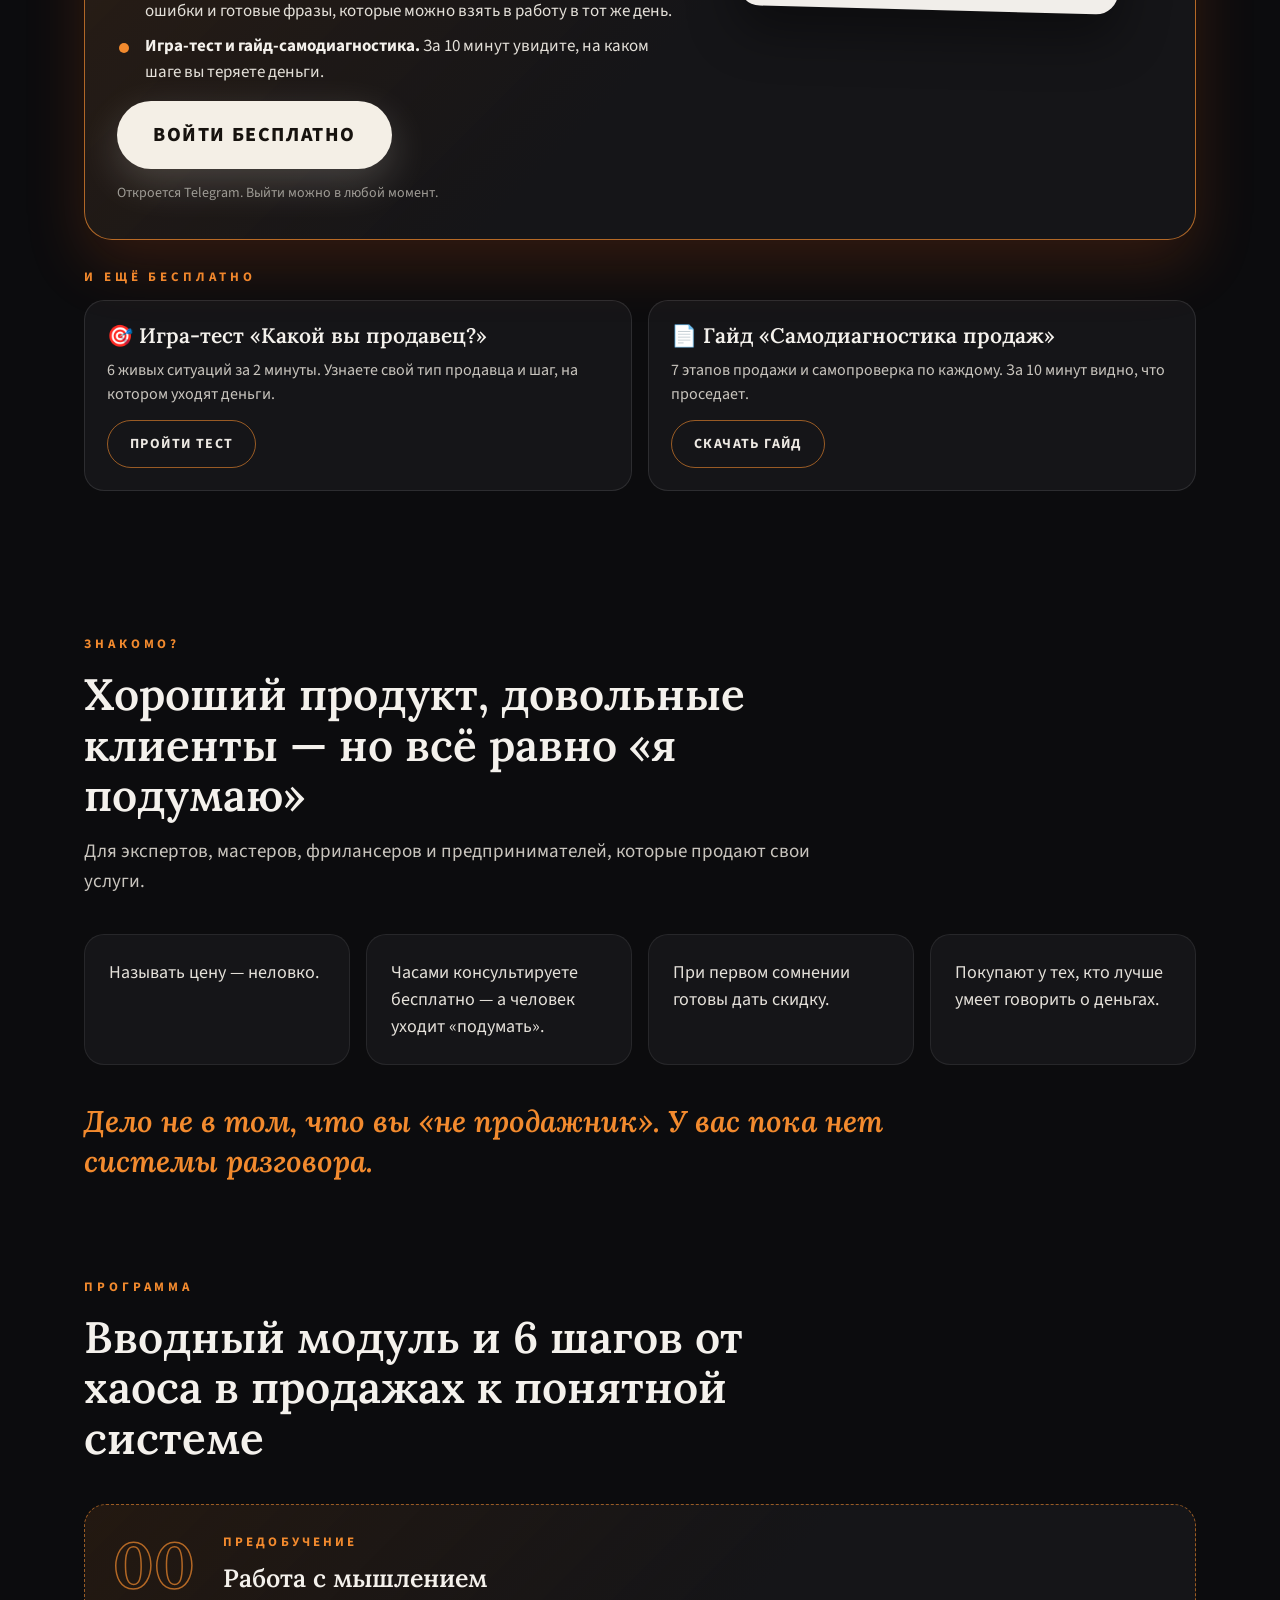
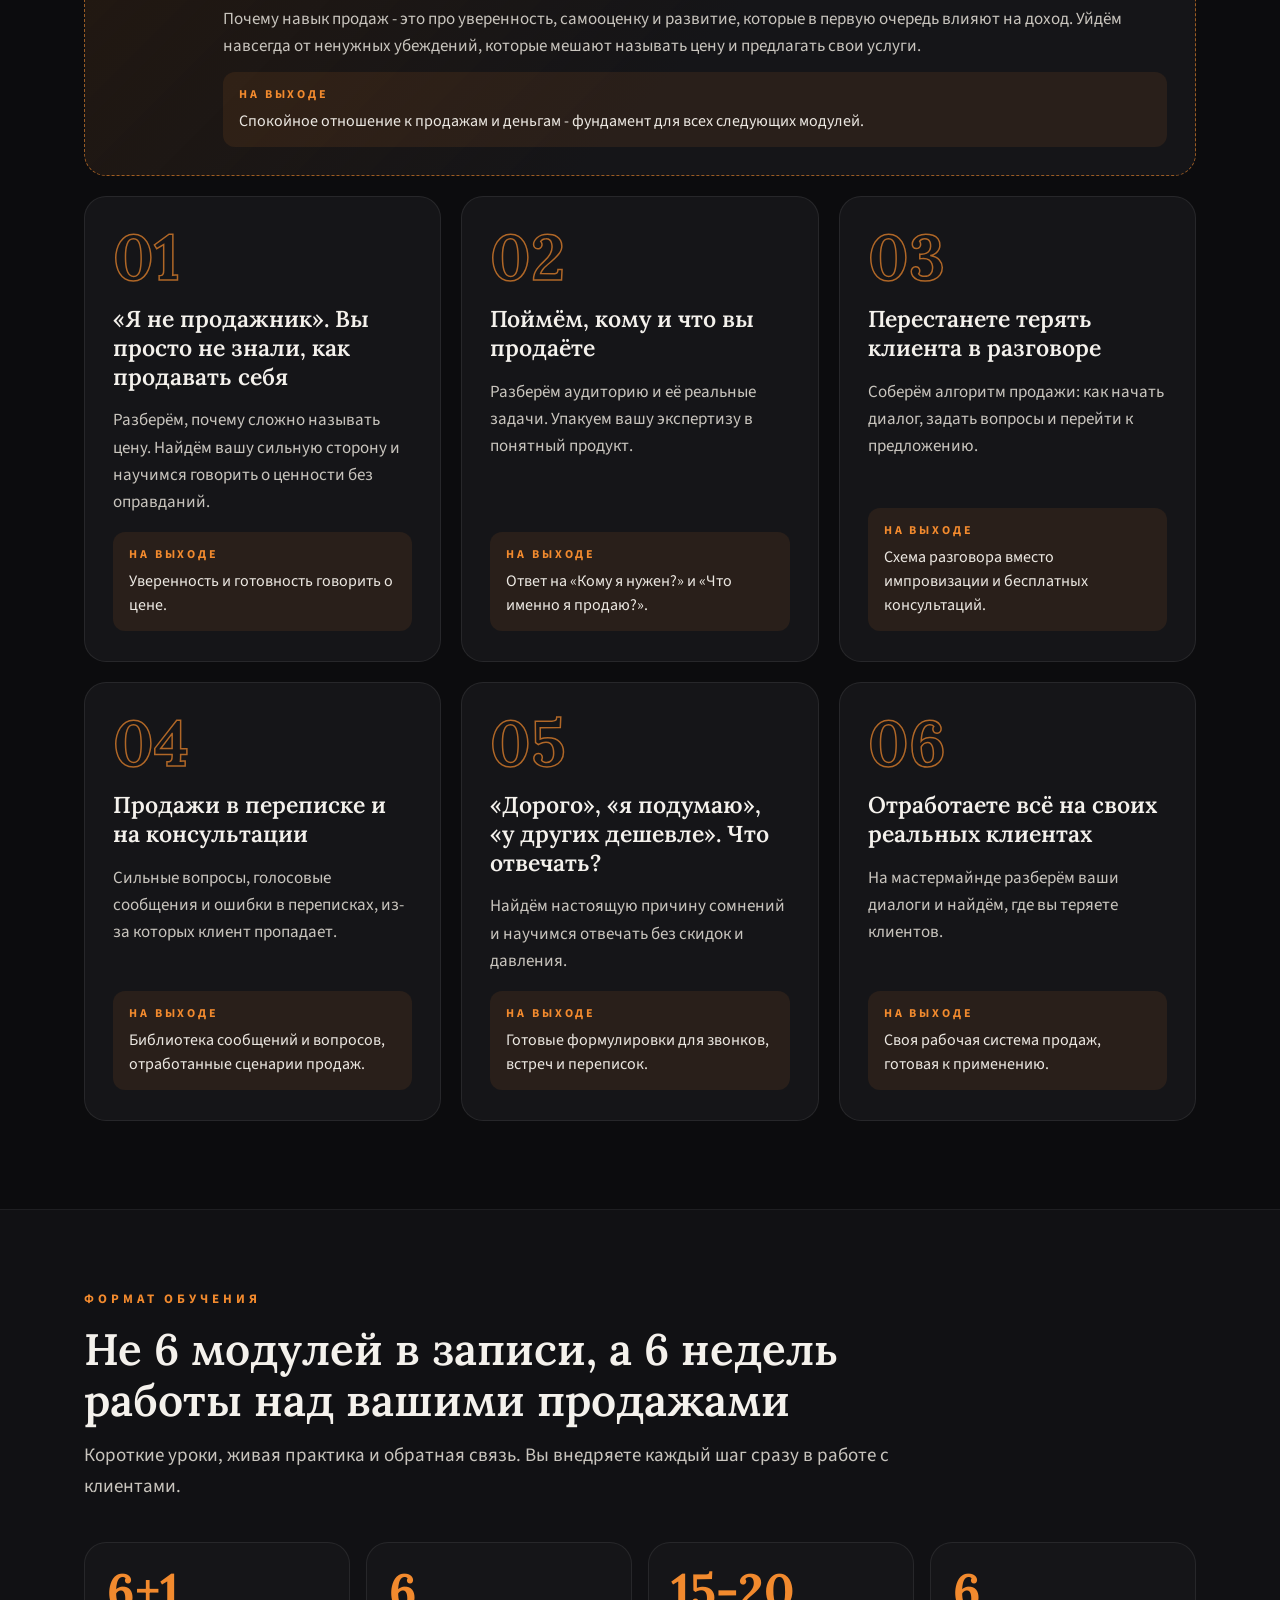
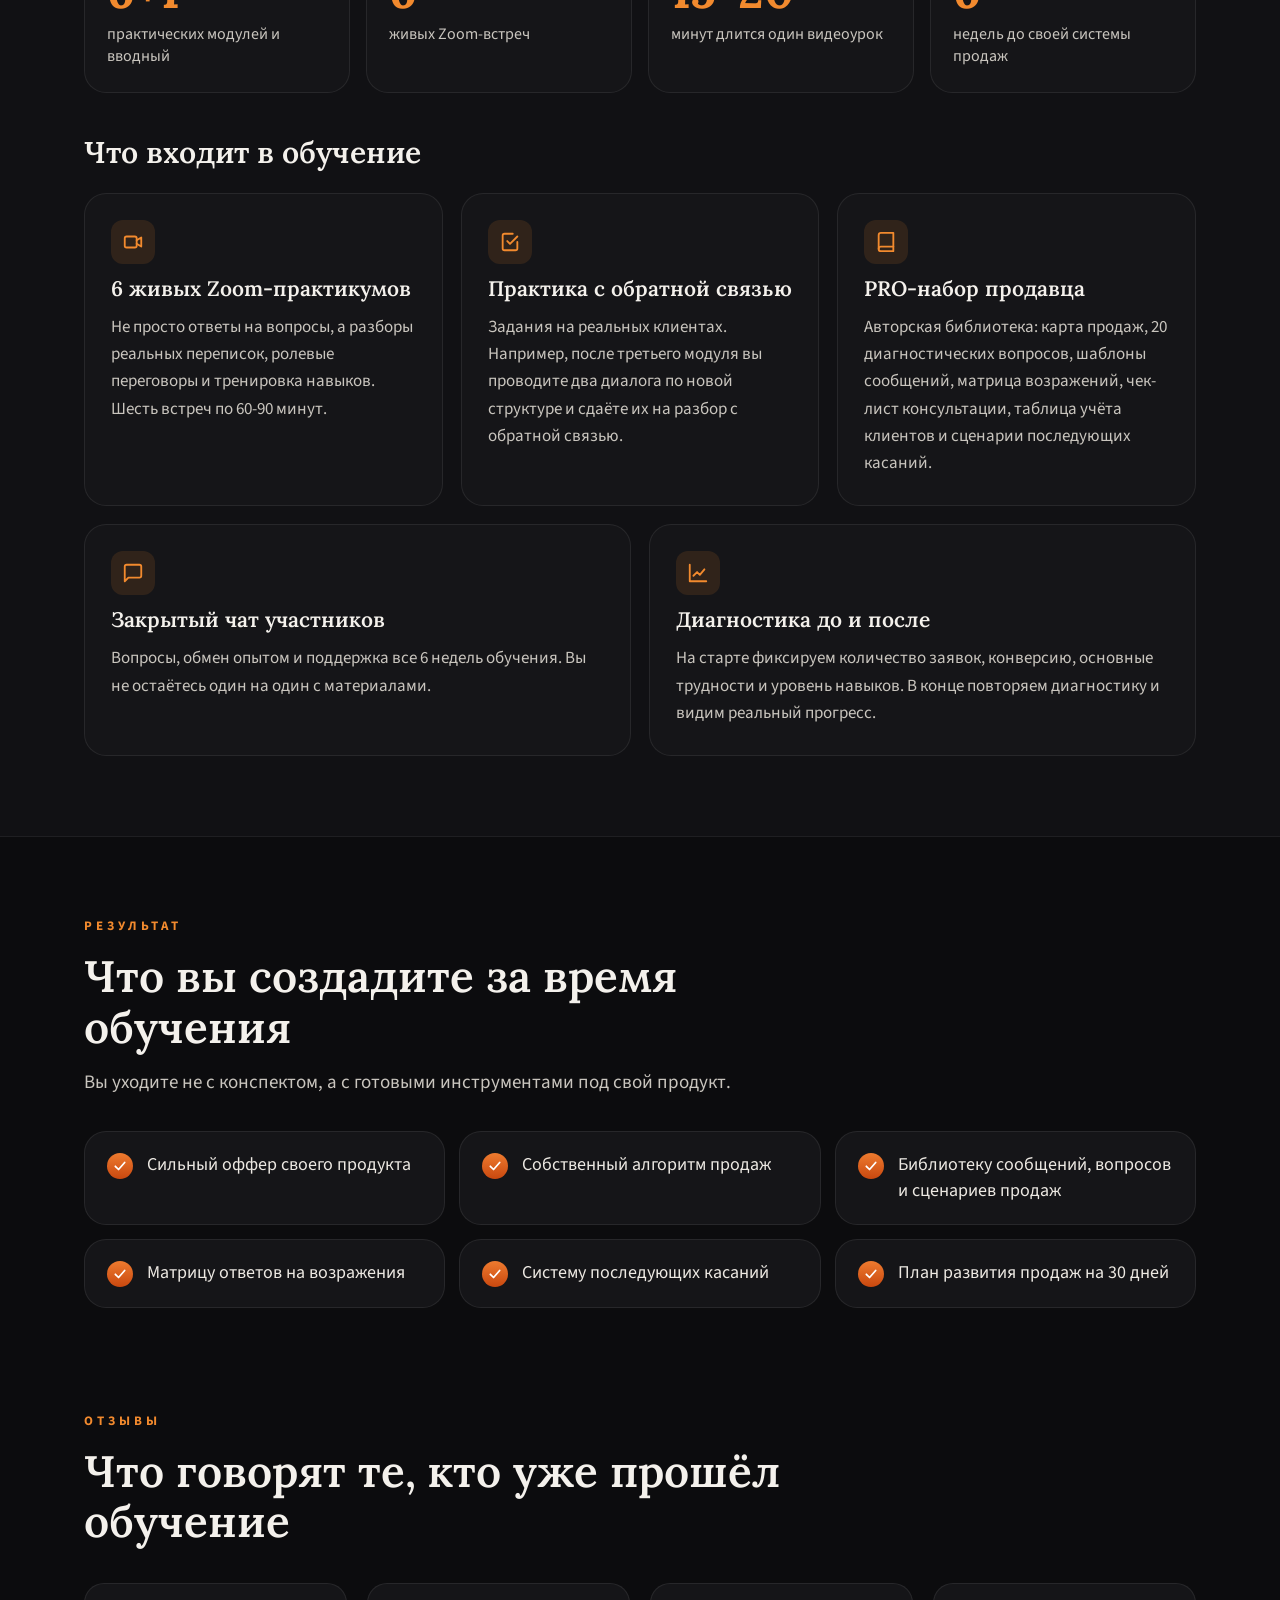
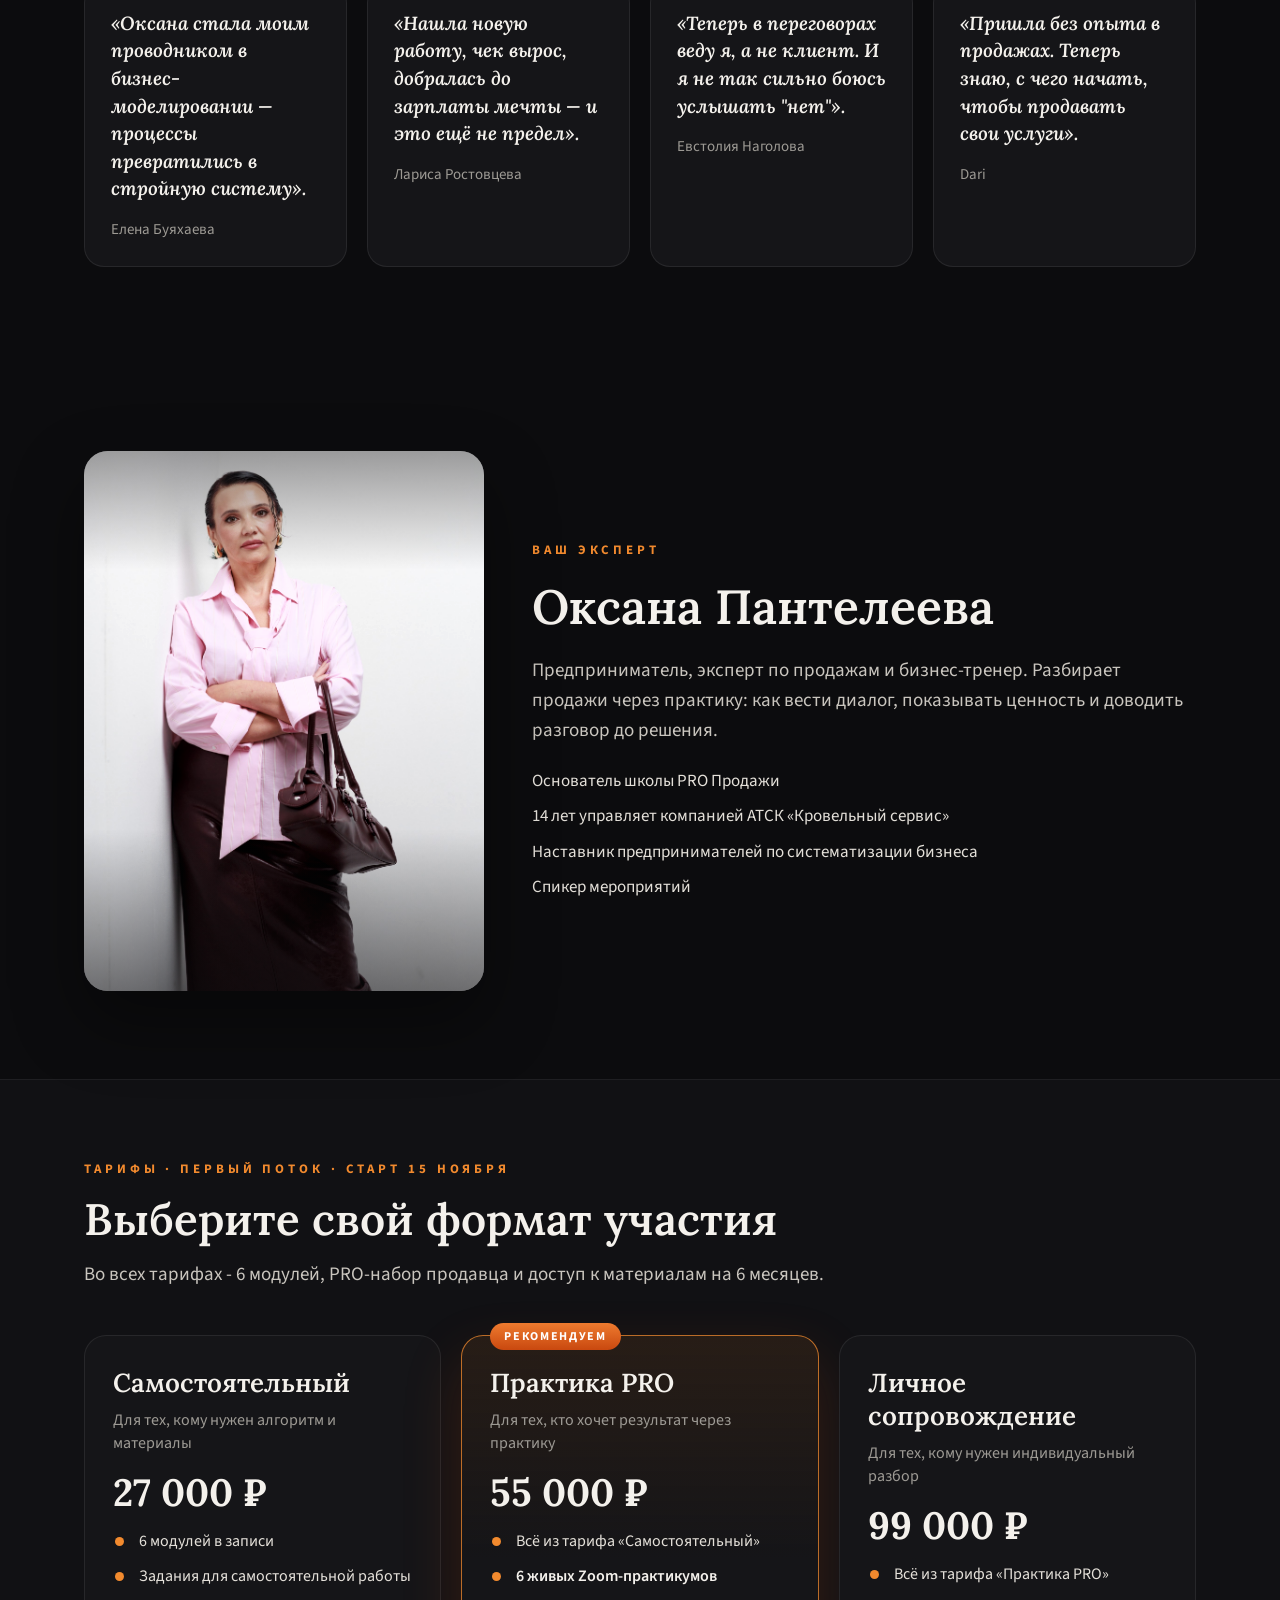
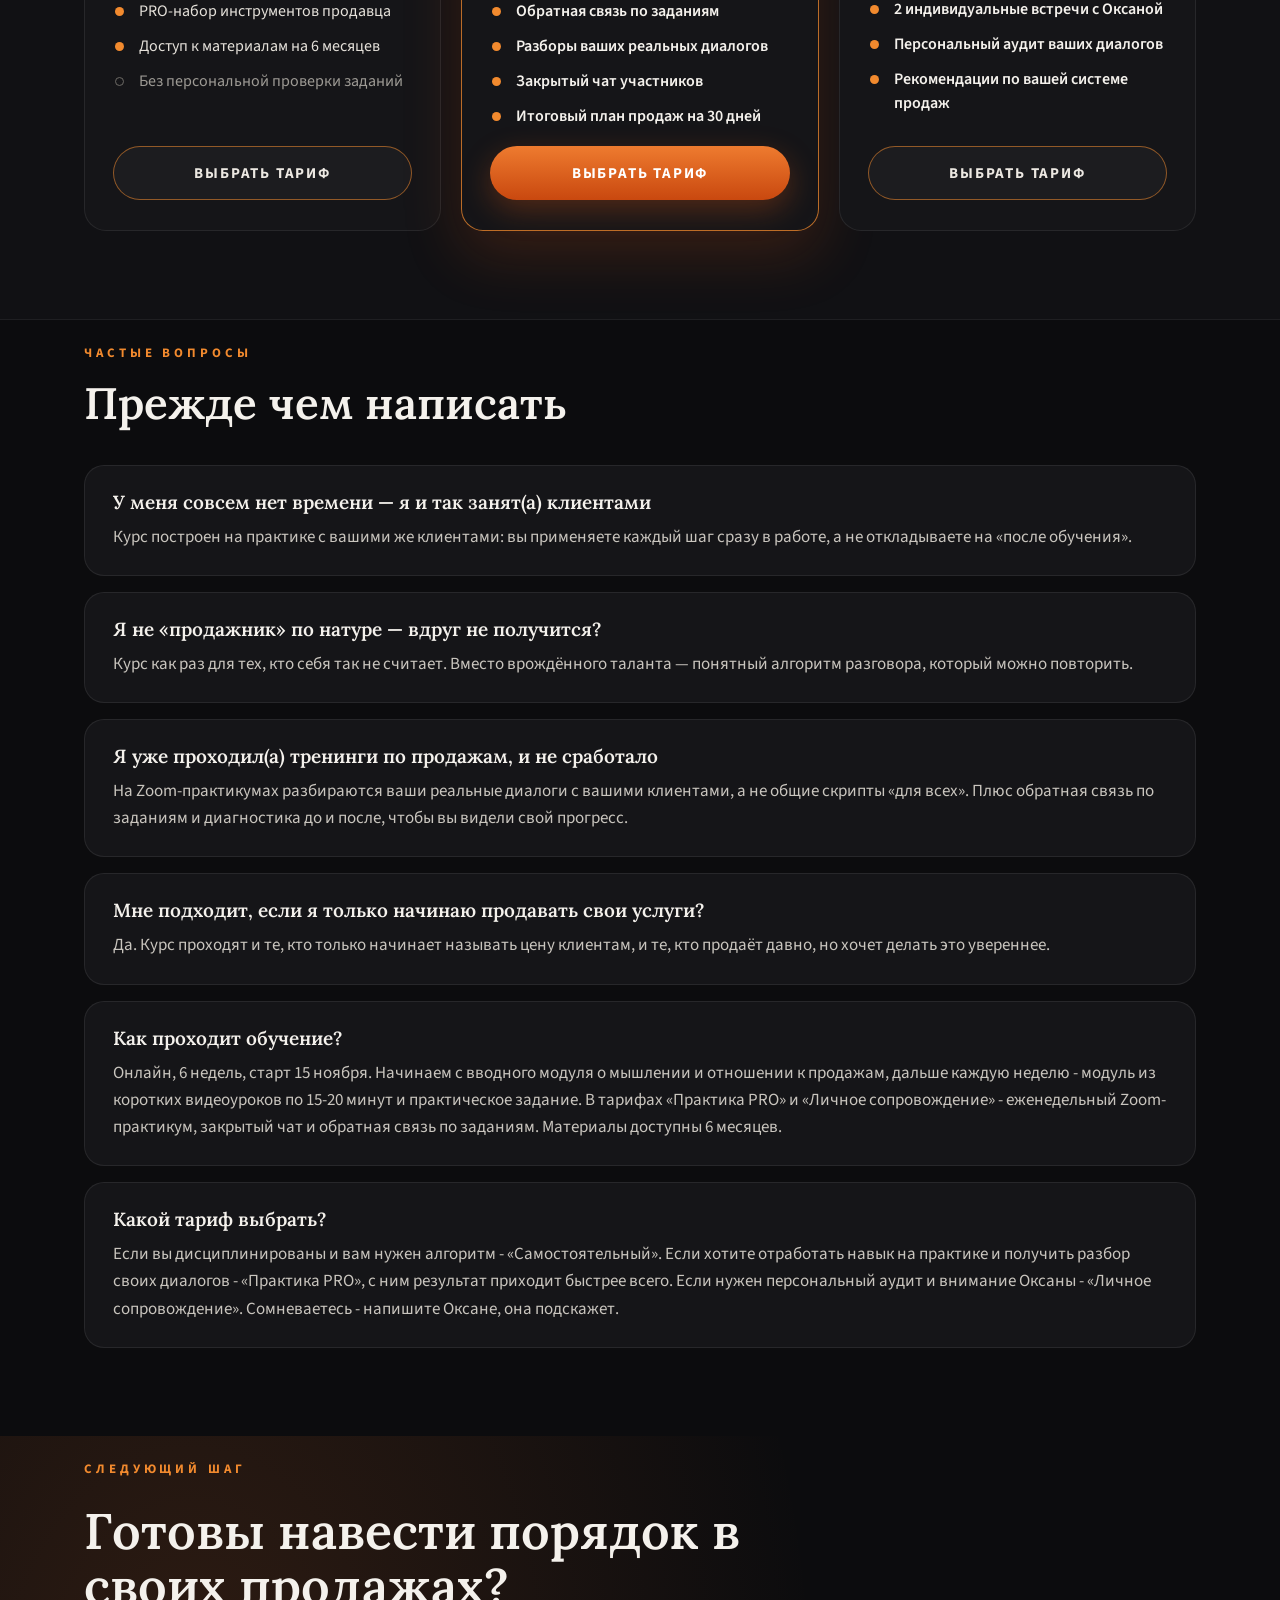
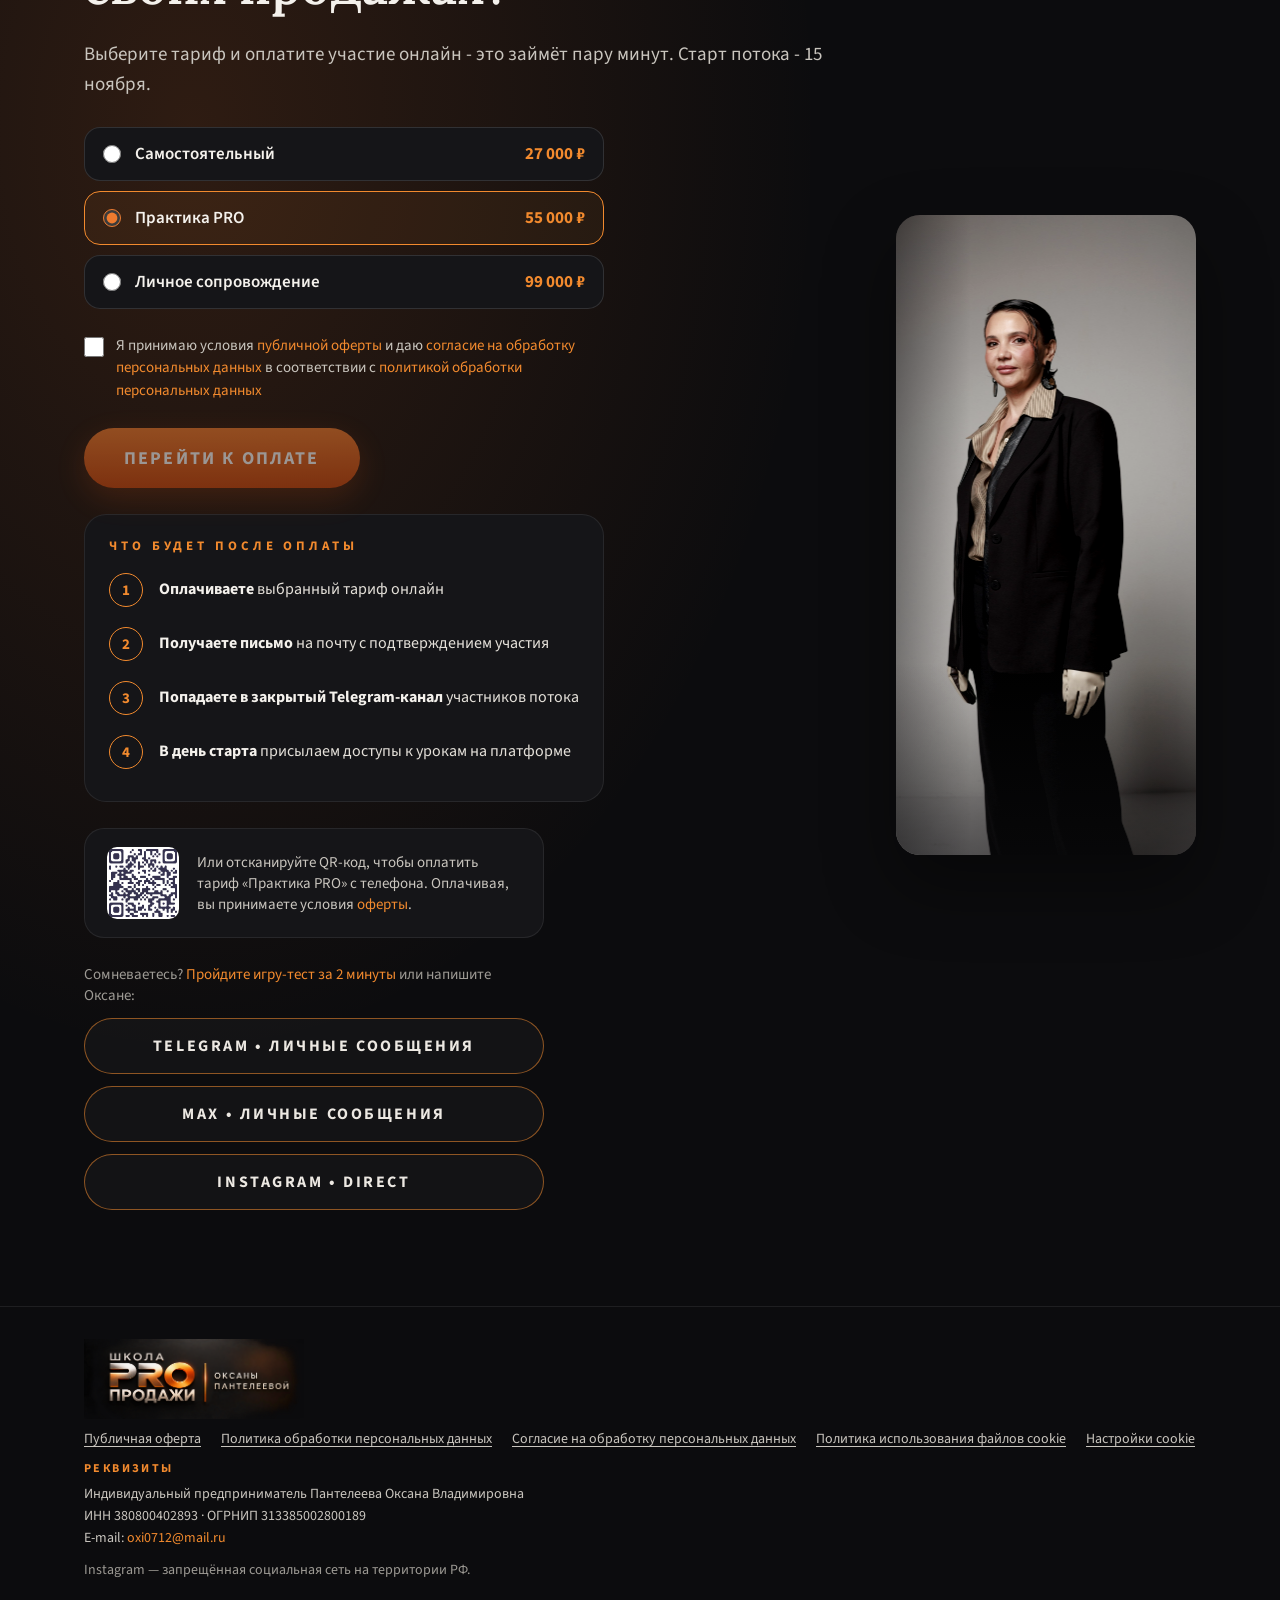
==== commit cba1420f: "Бесплатные входы сведены в один блок: Мастерская продаж главная, тест и гайд компактными карточками;" ====
--- a/index.html
+++ b/index.html
@@ -97,6 +97,13 @@
 .chan-big:hover{background:#fff;color:#17130f}
 .chan-free{font-family:Oswald,"Arial Narrow",Arial,sans-serif;font-weight:700;font-size:clamp(34px,10.5vw,84px);line-height:.95;overflow-wrap:anywhere;letter-spacing:-.5px;text-transform:uppercase;color:#f28a2e;margin:0}
 .chan-free small{display:block;margin-top:8px;font-family:"Source Sans 3",Arial,sans-serif;font-weight:600;font-size:16px;letter-spacing:.04em;text-transform:none;color:#c9c5be}
+.free2{display:grid;grid-template-columns:1fr 1fr;gap:16px}
+@media (max-width:700px){.free2{grid-template-columns:1fr}}
+.mf{box-sizing:border-box;padding:22px;border:1px solid rgba(255,255,255,.1);border-radius:20px;background:#151518;display:flex;flex-direction:column;gap:10px}
+.mf-t{font-family:Lora,Georgia,serif;font-weight:600;font-size:21px;line-height:1.2;color:#f4f1ec}
+.mf-p{margin:0;font-size:16px;line-height:1.5;color:#c9c5be}
+.mf-b{align-self:flex-start;margin-top:4px;display:inline-flex;align-items:center;min-height:46px;padding:0 22px;border-radius:999px;border:1px solid rgba(242,138,46,.6);color:#ece8e2;font-weight:700;font-size:14px;letter-spacing:.1em;text-transform:uppercase}
+.mf-b:hover{border-color:#f28a2e;color:#fff}
 .chan{position:relative;overflow:hidden;display:grid;grid-template-columns:1.2fr 1fr;gap:28px;align-items:center;padding:36px 32px;border:1.5px solid rgba(242,138,46,.7);border-radius:28px;background:linear-gradient(135deg,rgba(242,138,46,.18),#151518 62%);box-shadow:0 24px 60px rgba(226,90,20,.18)}
 @media (max-width:860px){.chan{grid-template-columns:1fr;padding:28px 22px}}
 .chan-body{display:flex;flex-direction:column;gap:16px;min-width:0}
@@ -174,15 +181,11 @@
 <p style="margin: -12px 0 0; font-size: 17px; line-height: 1.55; color: #9d9a94; max-width: 620px;">За время обучения участники выстраивают собственный алгоритм продаж, отрабатывают его на реальных диалогах и получают обратную связь.</p>
 <div style="display: flex; flex-wrap: wrap; gap: 10px;">
 <div style="padding: 8px 16px; border: 1px solid rgba(242,138,46,0.4); background: rgba(242,138,46,0.08); border-radius: 999px; font-size: 15px; color: #f4f1ec; font-weight: 600;">22 года в продажах</div>
-<div style="padding: 8px 16px; border: 1px solid rgba(255,255,255,0.16); border-radius: 999px; font-size: 15px; color: #d8d4cd;">6 недель</div>
-<div style="padding: 8px 16px; border: 1px solid rgba(255,255,255,0.16); border-radius: 999px; font-size: 15px; color: #d8d4cd;">6 живых Zoom-практикумов</div>
-<div style="padding: 8px 16px; border: 1px solid rgba(255,255,255,0.16); border-radius: 999px; font-size: 15px; color: #d8d4cd;">Онлайн</div>
 <div style="padding: 8px 16px; border: 1px solid rgba(255,255,255,0.16); border-radius: 999px; font-size: 15px; color: #d8d4cd;">Старт - 15 ноября</div>
 <div class="price-deadline-tag" style="padding: 8px 16px; border: 1px solid rgba(242,138,46,0.5); background: rgba(242,138,46,0.1); border-radius: 999px; font-size: 15px; color: #f4f1ec; font-weight: 600;">Лучшие цены до 10 ноября</div>
 </div>
 <div style="display: flex; flex-direction: column; gap: 14px; align-items: flex-start;">
 <div class="hero-btns"><a class="btn" href="#tarify" style="display: inline-flex; align-items: center; justify-content: center; min-height: 60px; padding: 0 40px; box-sizing: border-box; border-radius: 999px; background: linear-gradient(180deg, #ee7b2f, #c9480f); color: #ffffff; font-weight: 700; font-size: 18px; letter-spacing: 0.12em; text-transform: uppercase; box-shadow: 0 10px 30px rgba(226,90,20,0.30);">Хочу научиться продавать</a><a class="btn-free" href="#kanal"><span class="bf-badge">Бесплатно</span><span class="bf-t">Мастерская продаж <svg width="18" height="18" viewBox="0 0 24 24" fill="none" stroke="currentColor" stroke-width="2.4" stroke-linecap="round" stroke-linejoin="round"><path d="M5 12h14M13 6l6 6-6 6"/></svg></span></a></div>
-<div class="hero-free"><a href="test.html">🎯 Пройти игру-тест «Какой вы продавец» · 2 мин</a><a href="guide.pdf" target="_blank">📄 Гайд-самопроверка</a></div>
 <div style="font-size: 15px; line-height: 1.5; color: #9d9a94;">Пишите Оксане в <a href="https://t.me/Oxi071280" target="_blank" rel="noopener">Telegram</a>, <a href="https://max.ru/u/f9LHodD0cOLfUrJS78I_kEc0COptckK-t9AedTTkOhEpouXCO49UxQG8S5Y" target="_blank" rel="noopener">MAX</a> или <a href="https://www.instagram.com/oxi0712" target="_blank" rel="noopener">Instagram Direct</a>. Instagram - запрещённая социальная сеть на территории РФ.</div>
 </div>
 </div>
@@ -216,6 +219,13 @@
 <div class="tag">Шпаргалка внутри</div>
 </div>
 </div>
+<div id="besplatno" style="margin-top: 28px; display: flex; flex-direction: column; gap: 14px;">
+<div class="kicker">И ещё бесплатно</div>
+<div class="free2">
+<div class="mf"><div class="mf-t">🎯 Игра-тест «Какой вы продавец?»</div><p class="mf-p">6 живых ситуаций за 2 минуты. Узнаете свой тип продавца и шаг, на котором уходят деньги.</p><a class="mf-b" href="test.html">Пройти тест</a></div>
+<div class="mf"><div class="mf-t">📄 Гайд «Самодиагностика продаж»</div><p class="mf-p">7 этапов продажи и самопроверка по каждому. За 10 минут видно, что проседает.</p><a class="mf-b" href="guide.pdf" target="_blank">Скачать гайд</a></div>
+</div>
+</div>
 </div>
 
 <div style="max-width: 1160px; margin: 0 auto; padding: 72px 24px; box-sizing: border-box; display: flex; flex-direction: column; gap: 36px;">
@@ -231,29 +241,6 @@
 <div style="flex: 1 1 240px; box-sizing: border-box; padding: 24px; background: #151518; border: 1px solid rgba(255,255,255,0.08); border-radius: 20px; font-size: 18px; line-height: 1.5; color: #e4e0d9;">Покупают у тех, кто лучше умеет говорить о деньгах.</div>
 </div>
 <p style="margin: 0; font-family: Lora,Georgia,serif; font-style: italic; font-weight: 600; font-size: clamp(22px, 3vw, 30px); line-height: 1.35; color: #f28a2e; max-width: 820px;">Дело не в том, что вы «не продажник». У вас пока нет системы разговора.</p>
-</div>
-
-<div id="besplatno" class="wrap" style="padding-top: 8px; padding-bottom: 88px; display: flex; flex-direction: column; gap: 28px;">
-<div style="display: flex; flex-direction: column; gap: 14px; max-width: 760px;"><div class="kicker">Начните бесплатно</div><h2 class="h2">Проверьте, где вы теряете клиентов - прямо сейчас</h2></div>
-<div class="free">
-<div class="free-test">
-<div class="ft-body">
-<span class="badge">Игра-тест · 2 минуты</span>
-<h3 class="ft-title">Какой вы продавец?</h3>
-<p class="ft-text">Вам пишет клиентка, которая уже обожглась на дорогих курсах. Ответьте ей 6 раз - так, как ответили бы в жизни. В конце узнаете, оплатила ли она, ваш тип продавца и на каком шаге уходят ваши деньги.</p>
-<div class="ft-chips"><span>6 живых ситуаций</span><span>4 типа продавца</span><span>Без регистрации</span></div>
-<a class="btn-test" href="test.html">Пройти тест <svg width="18" height="18" viewBox="0 0 24 24" fill="none" stroke="currentColor" stroke-width="2.4" stroke-linecap="round" stroke-linejoin="round"><path d="M5 12h14M13 6l6 6-6 6"/></svg></a>
-</div>
-<div class="ft-img"><img src="test-hero.jpg" alt="Оксана Пантелеева"></div>
-</div>
-<div class="card free-guide">
-<div class="gd-ico"><svg width="26" height="26" viewBox="0 0 24 24" fill="none" stroke="currentColor" stroke-width="2" stroke-linecap="round" stroke-linejoin="round"><path d="M14 3H6a2 2 0 0 0-2 2v14a2 2 0 0 0 2 2h12a2 2 0 0 0 2-2V9z"/><path d="M14 3v6h6"/><path d="M8 13h8M8 17h5"/></svg></div>
-<span class="kicker" style="letter-spacing:.2em">Бесплатный гайд · PDF</span>
-<h3 class="ft-title" style="font-size: clamp(22px, 2.6vw, 28px);">Самодиагностика продаж</h3>
-<p class="ft-text" style="font-size: 16px;">7 этапов продажи и короткая самопроверка по каждому: ДА / ИНОГДА / НЕТ. За 10 минут увидите, какой этап у вас проседает и с чего начать.</p>
-<a class="btn-guide" href="guide.pdf" target="_blank">Скачать гайд</a>
-</div>
-</div>
 </div>
 
 <div id="programma" style="max-width: 1160px; margin: 0 auto; padding: 24px 24px 88px; box-sizing: border-box; display: flex; flex-direction: column; gap: 40px;">
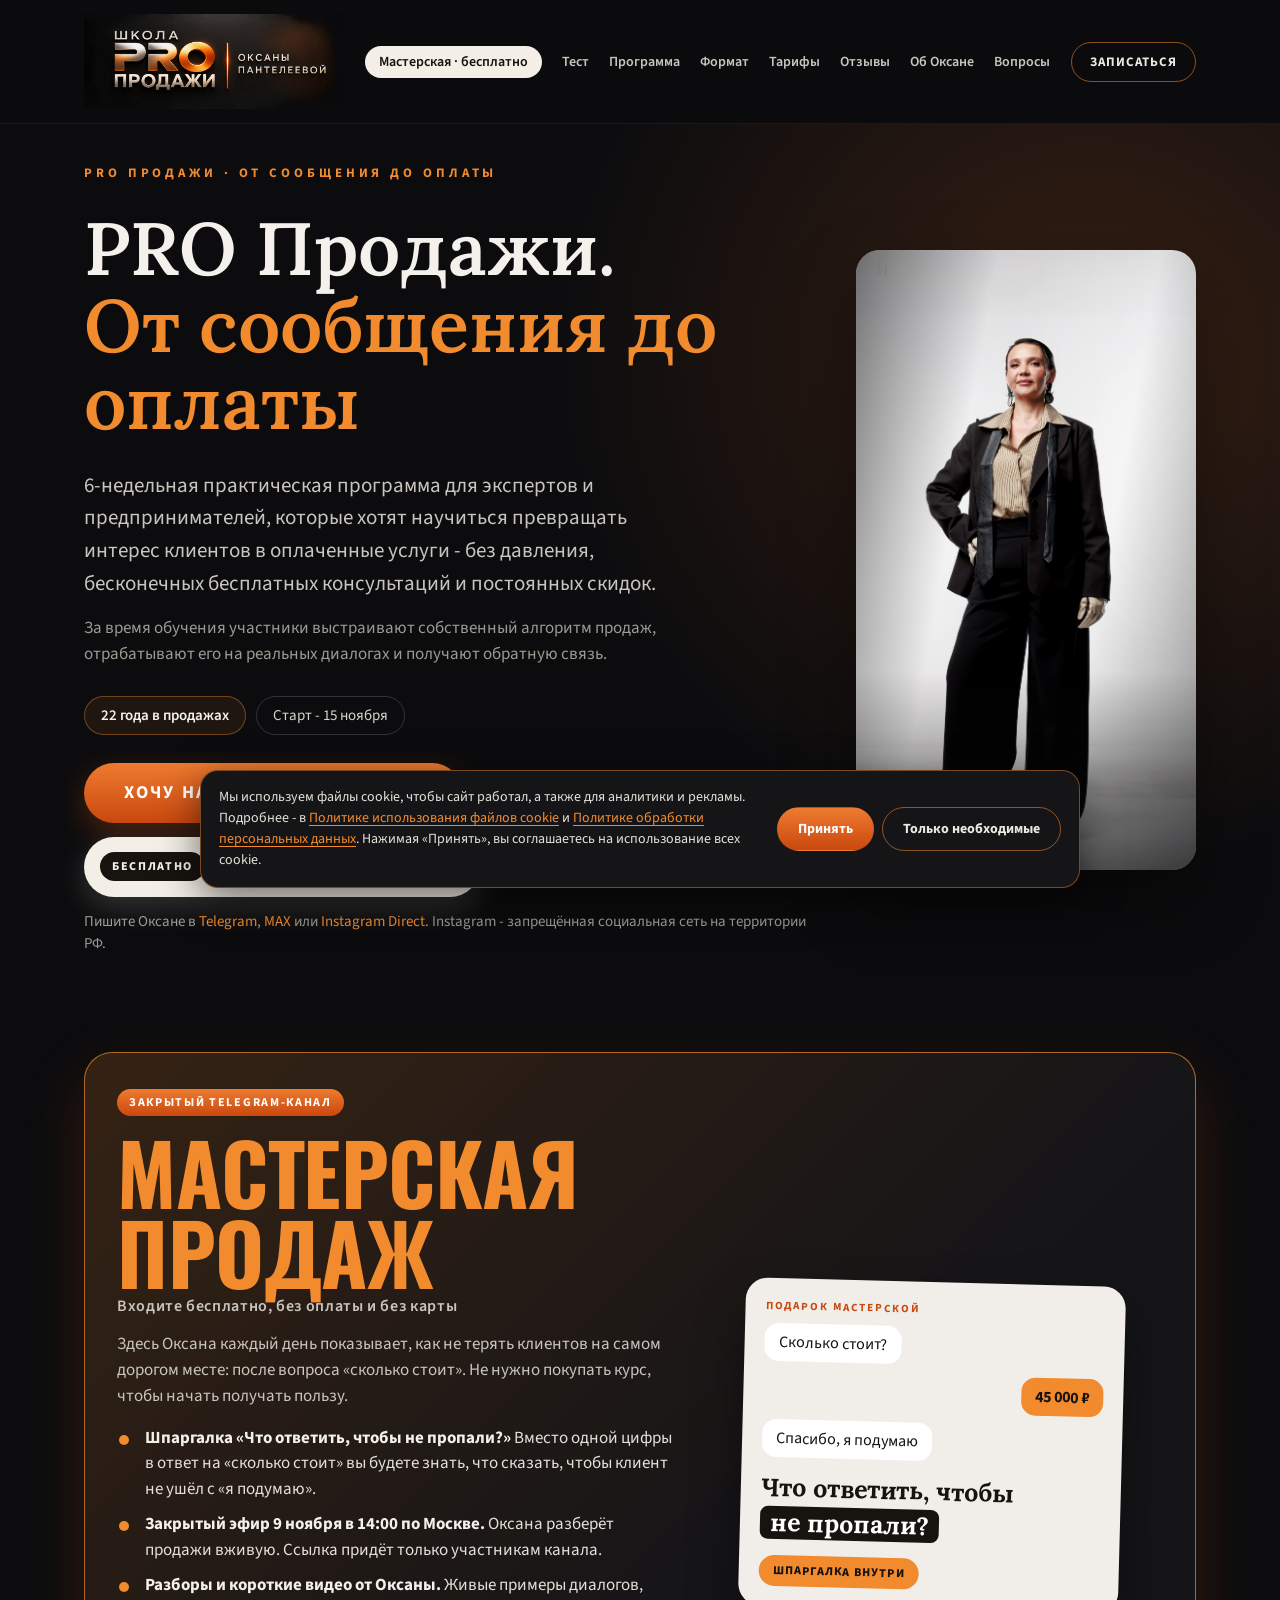
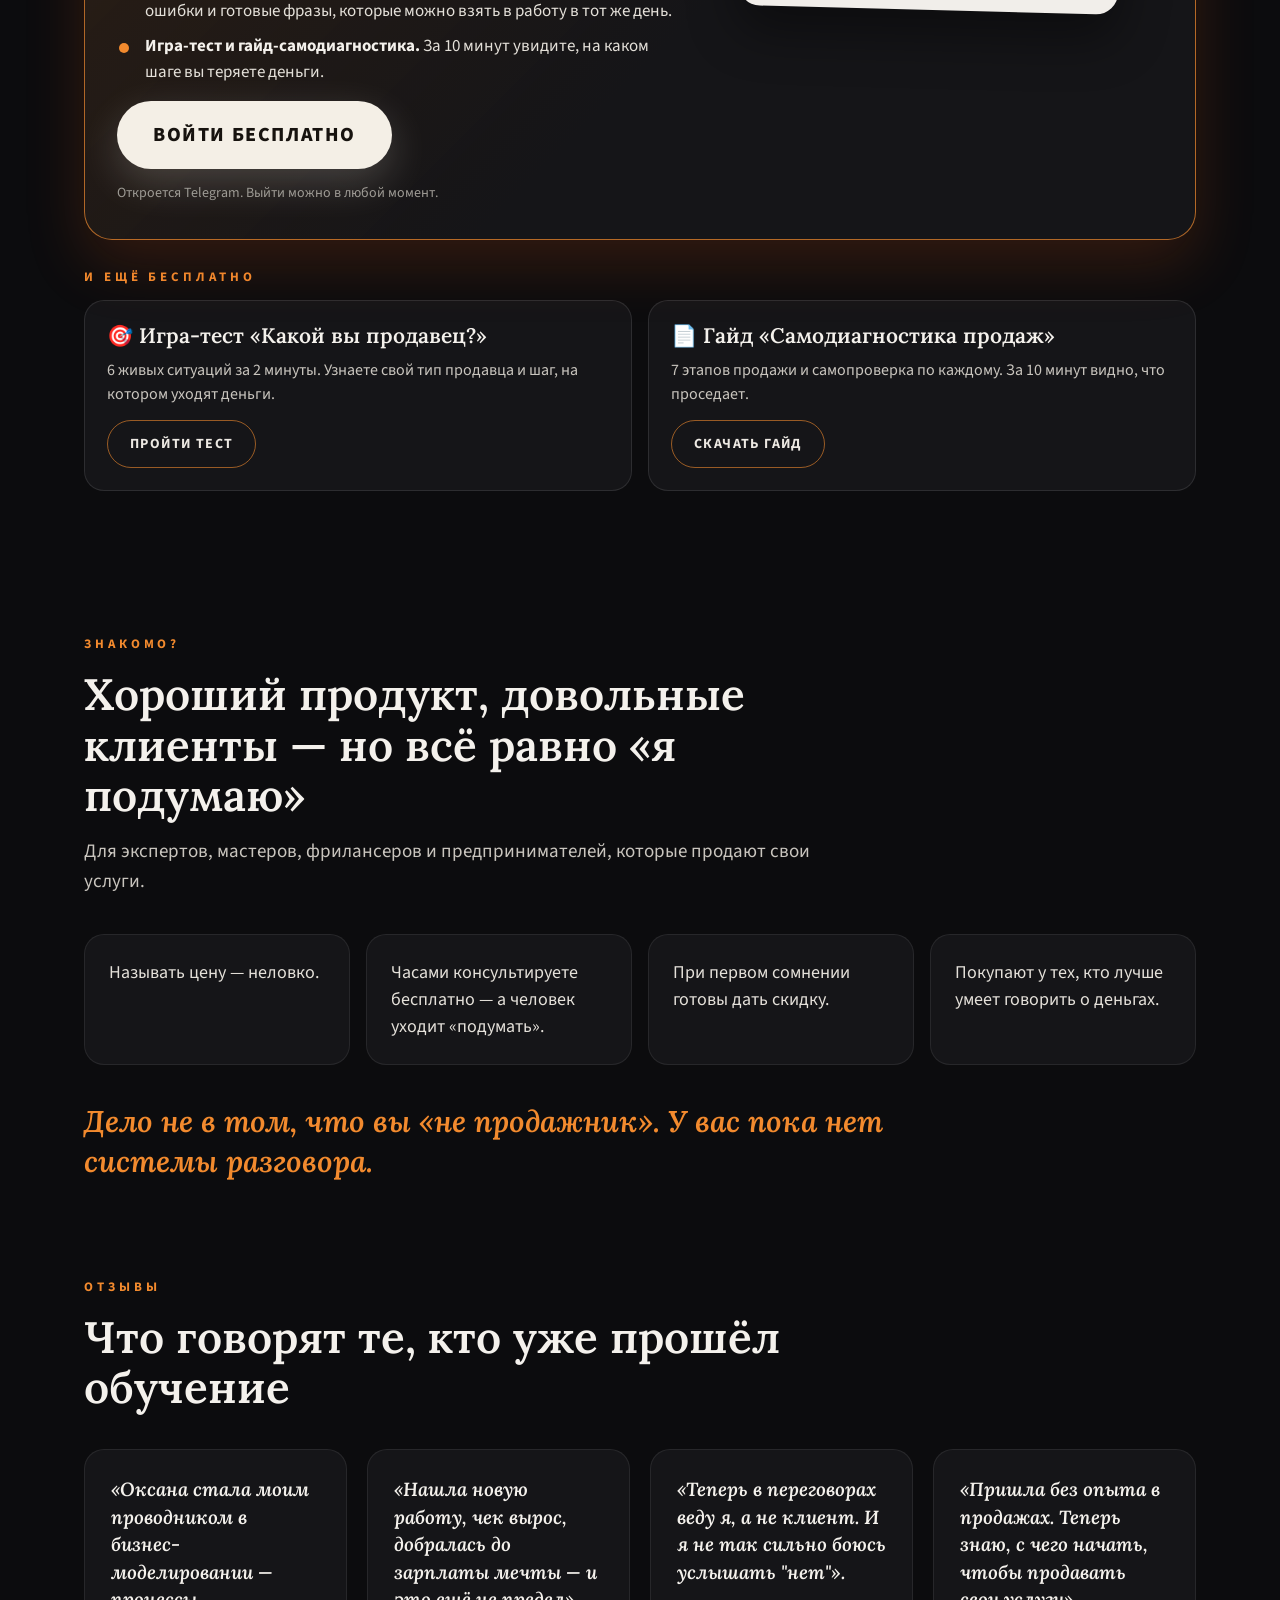
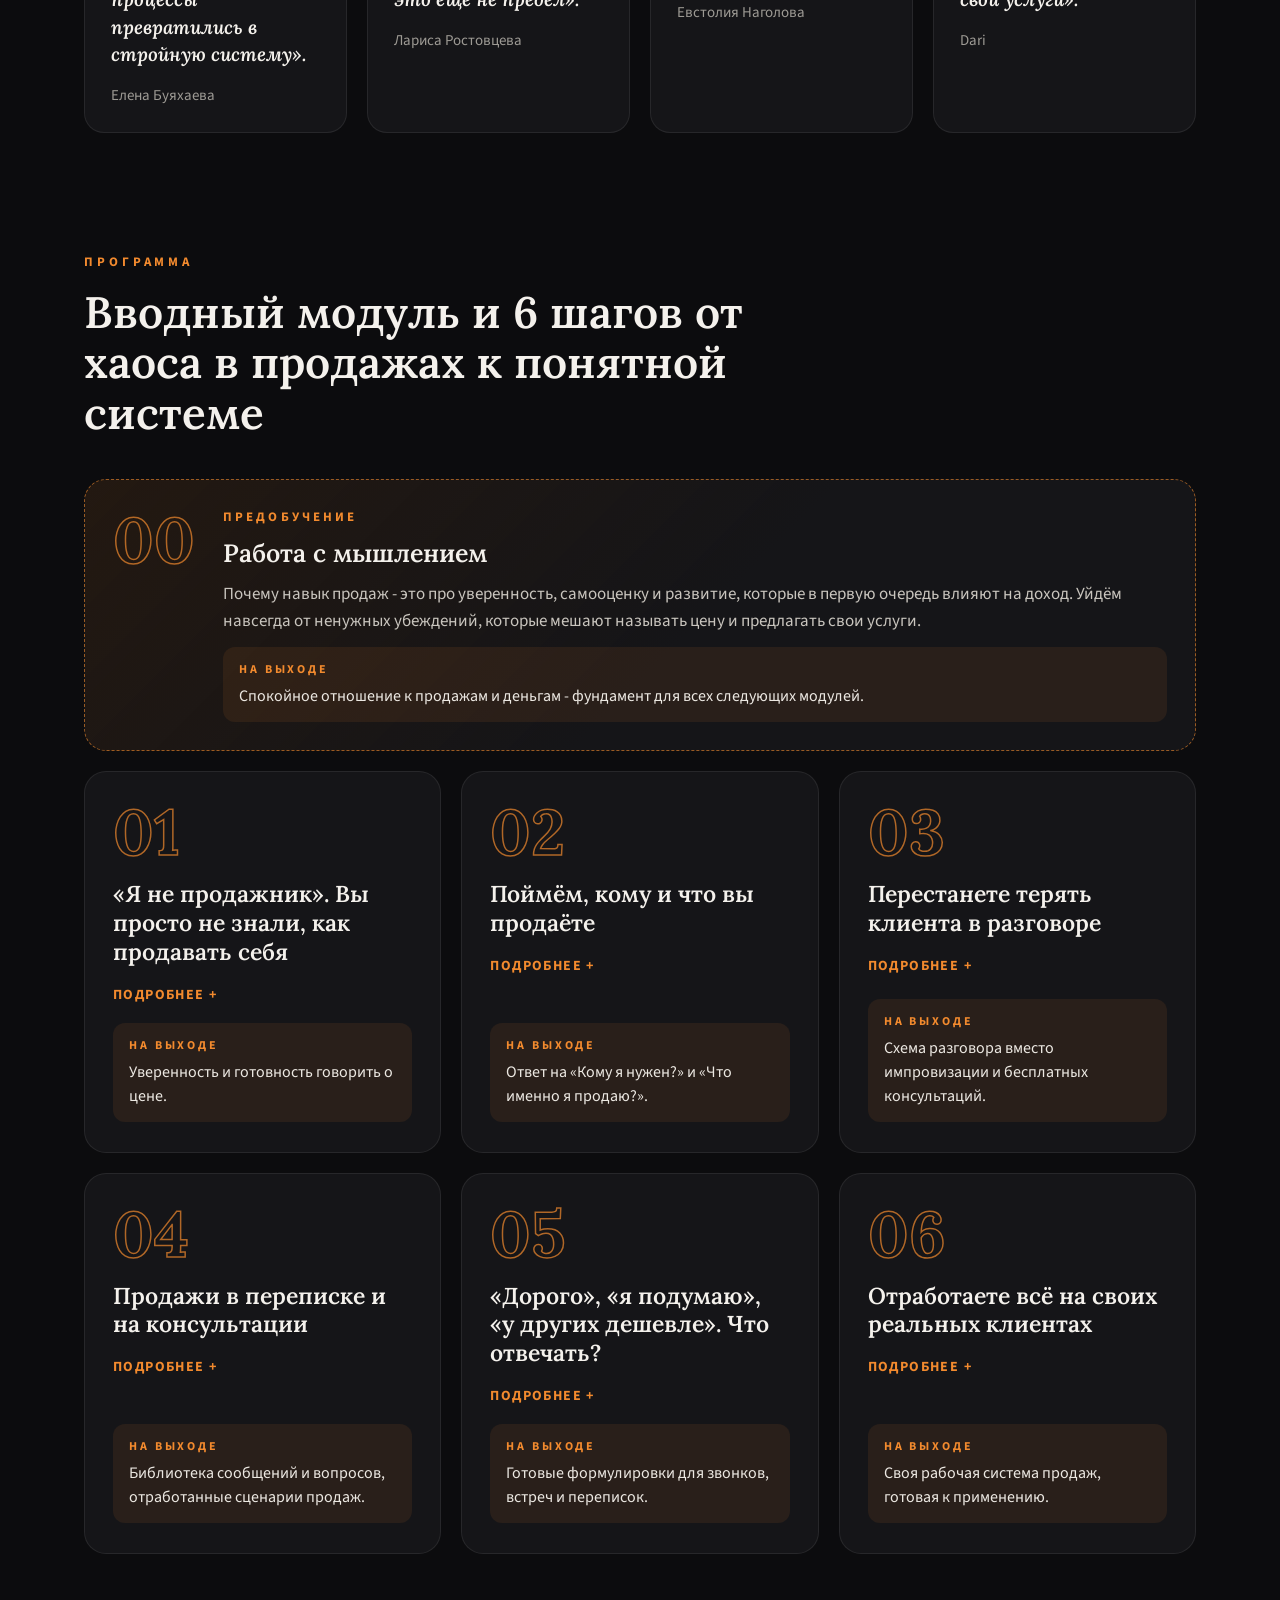
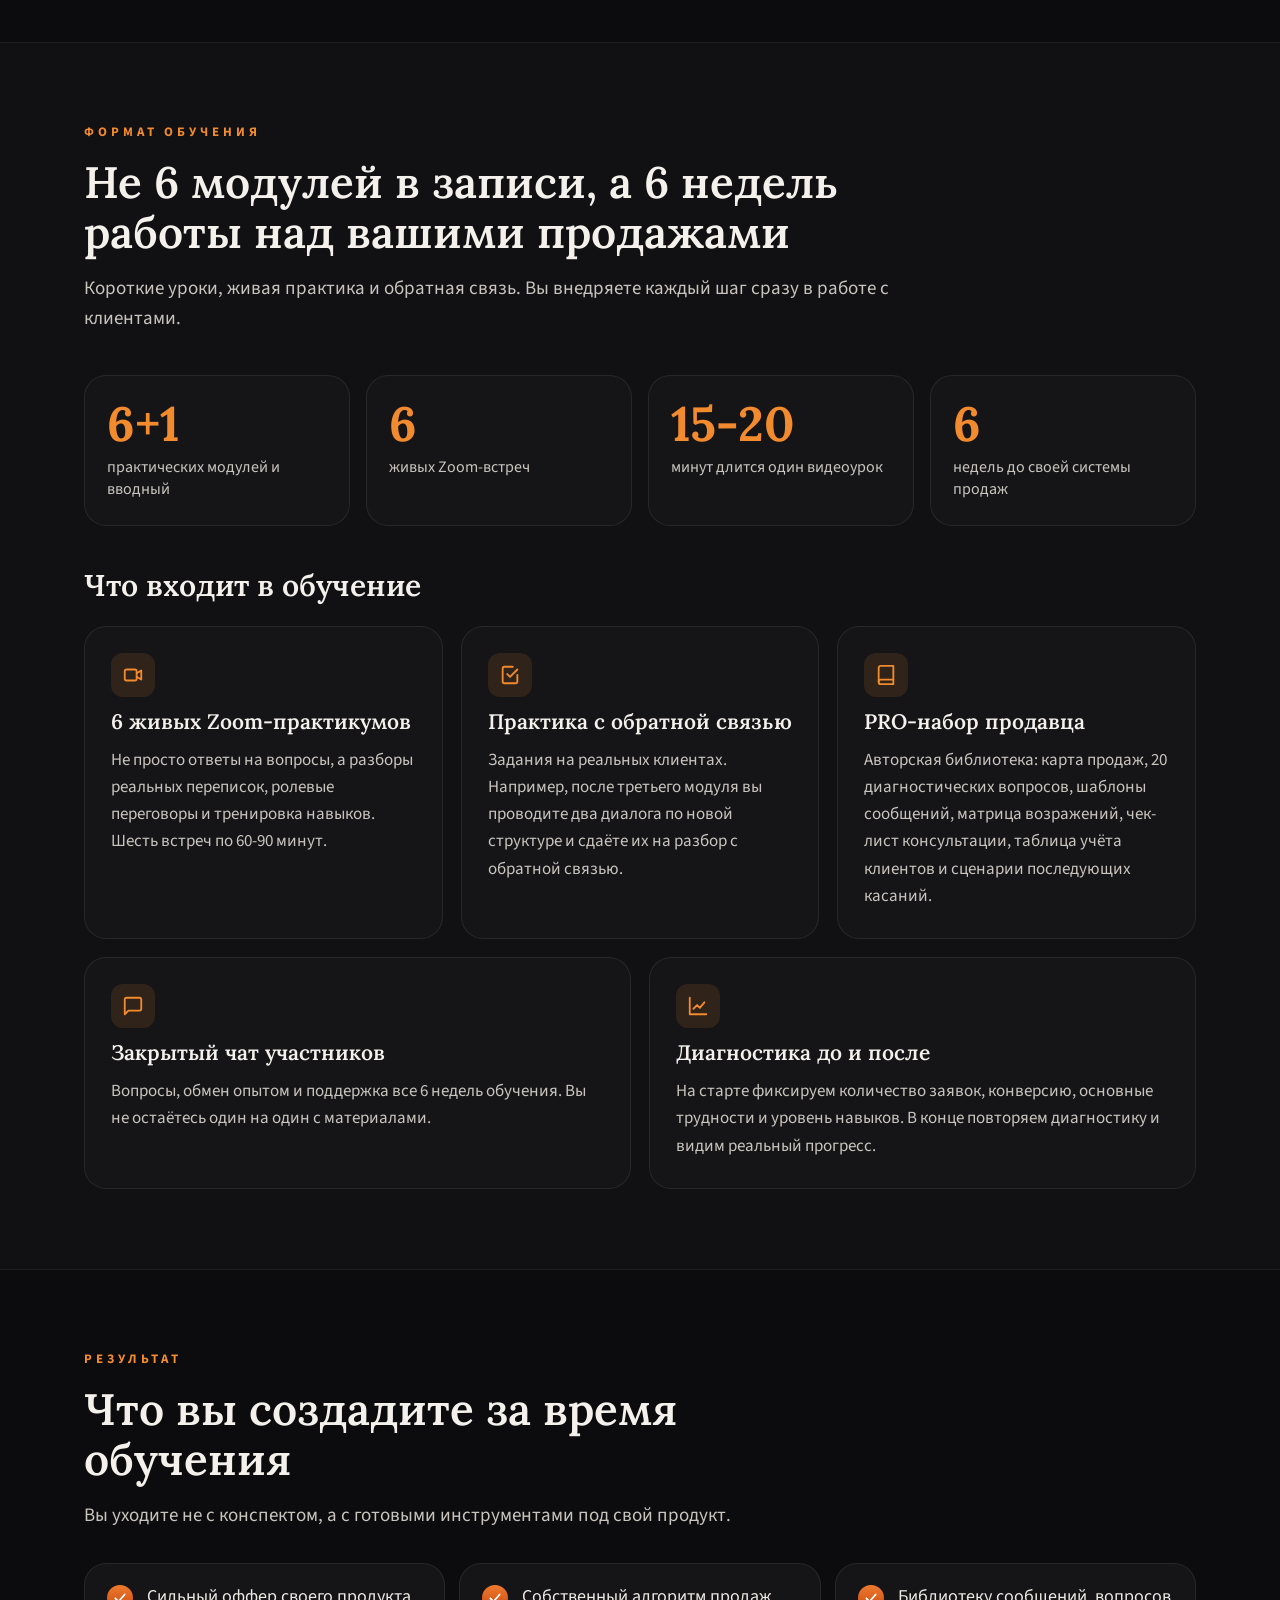
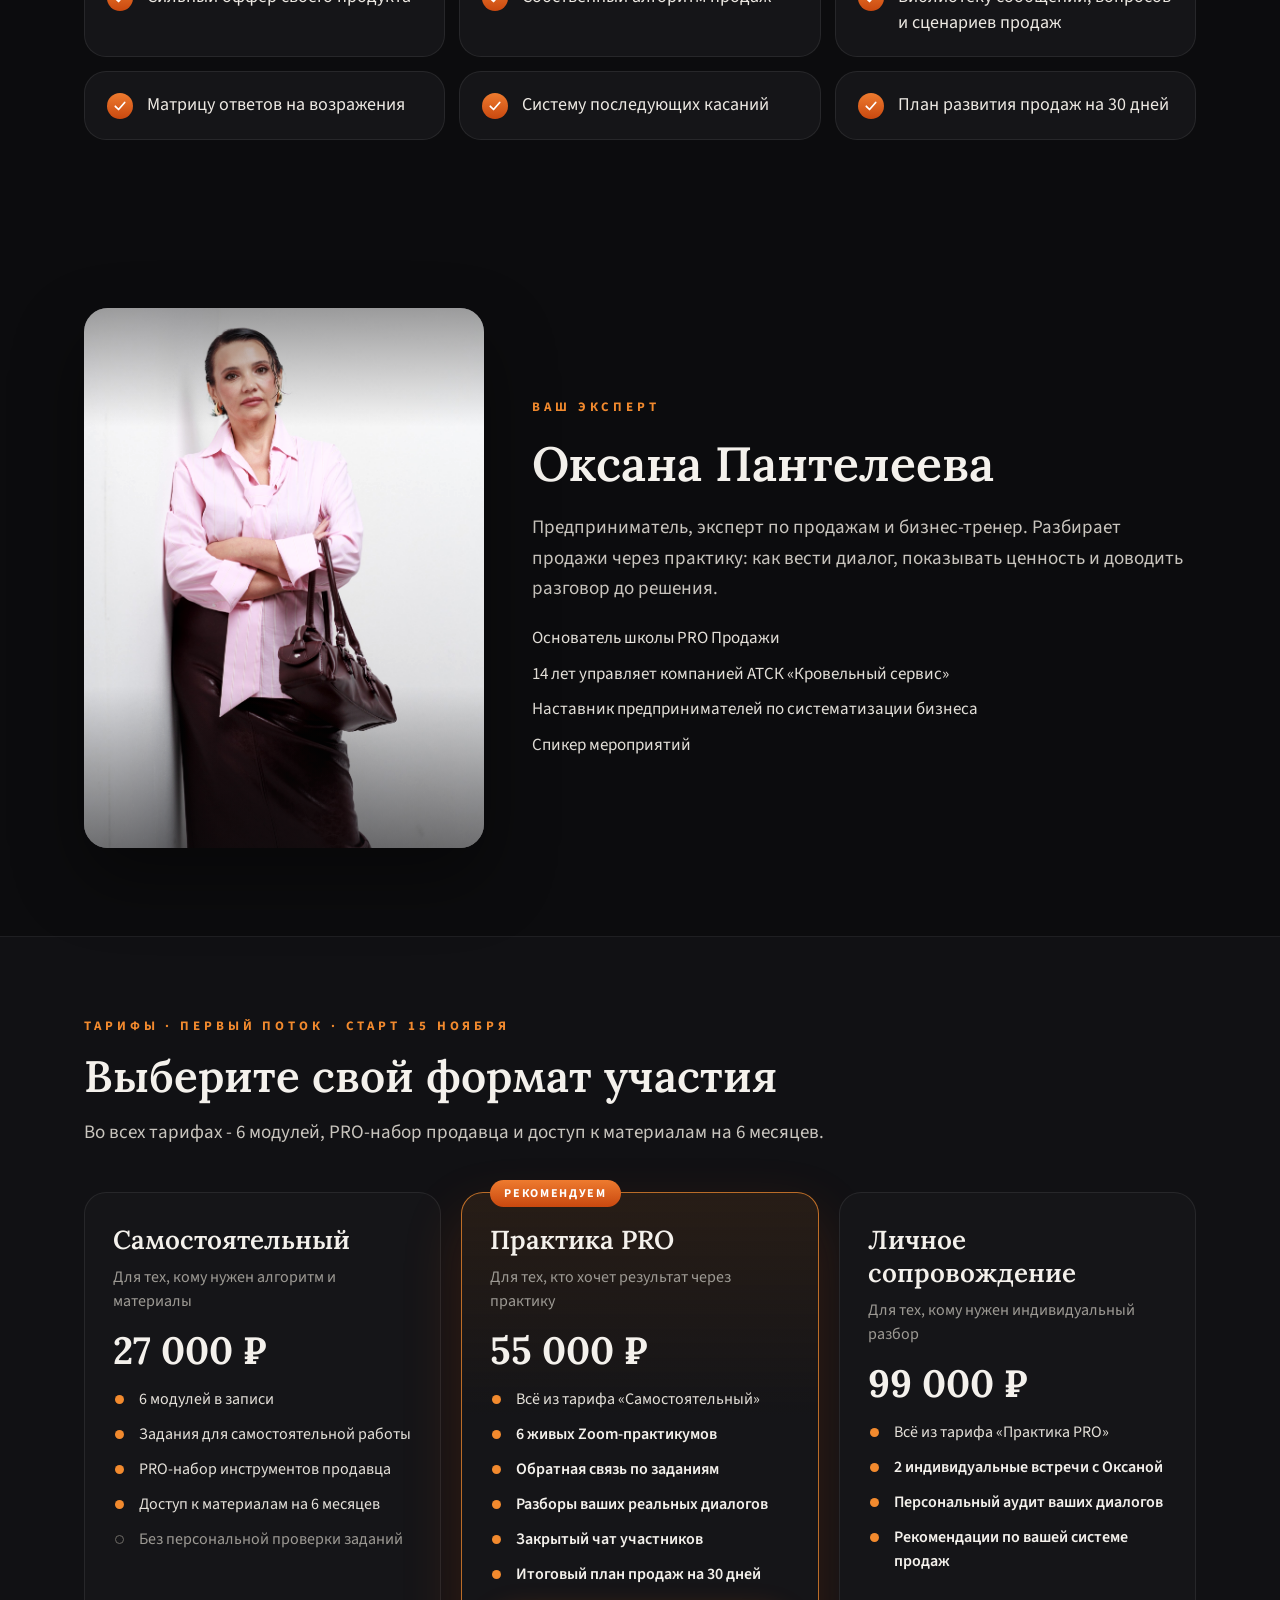
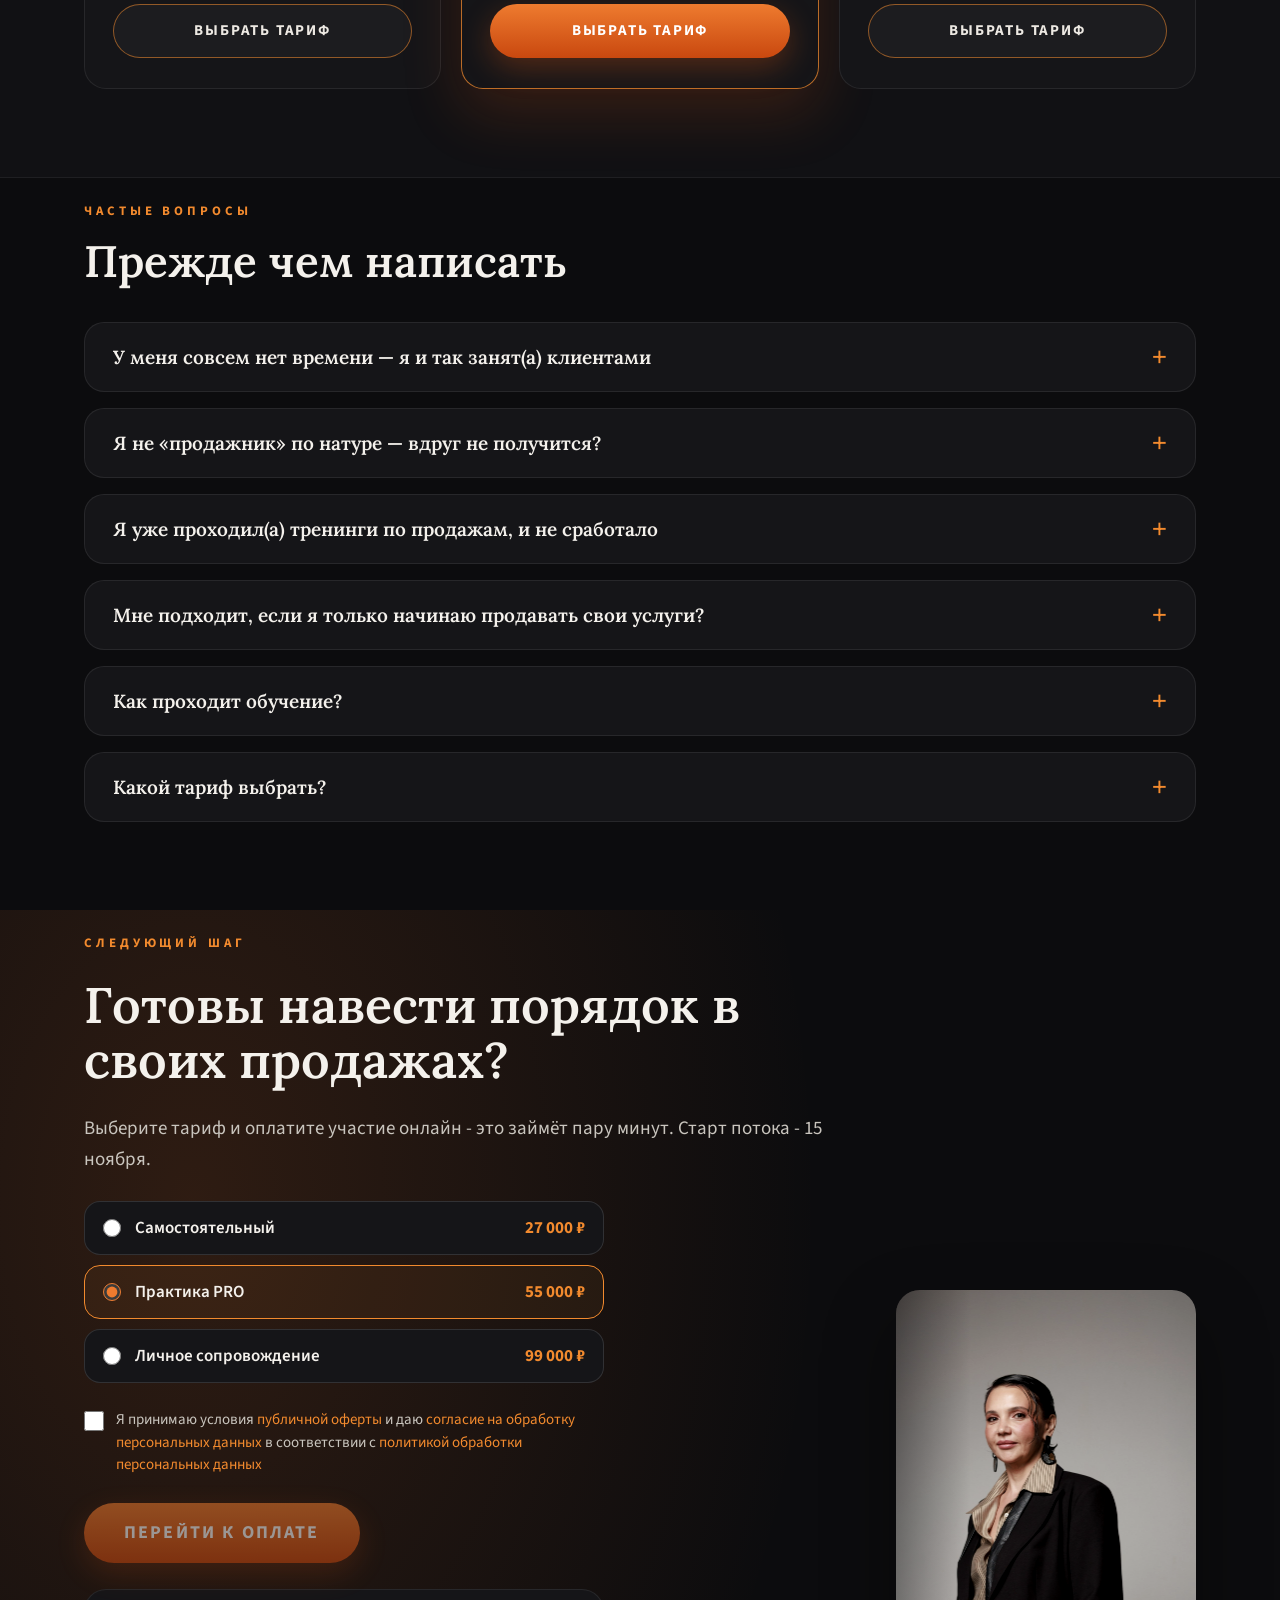
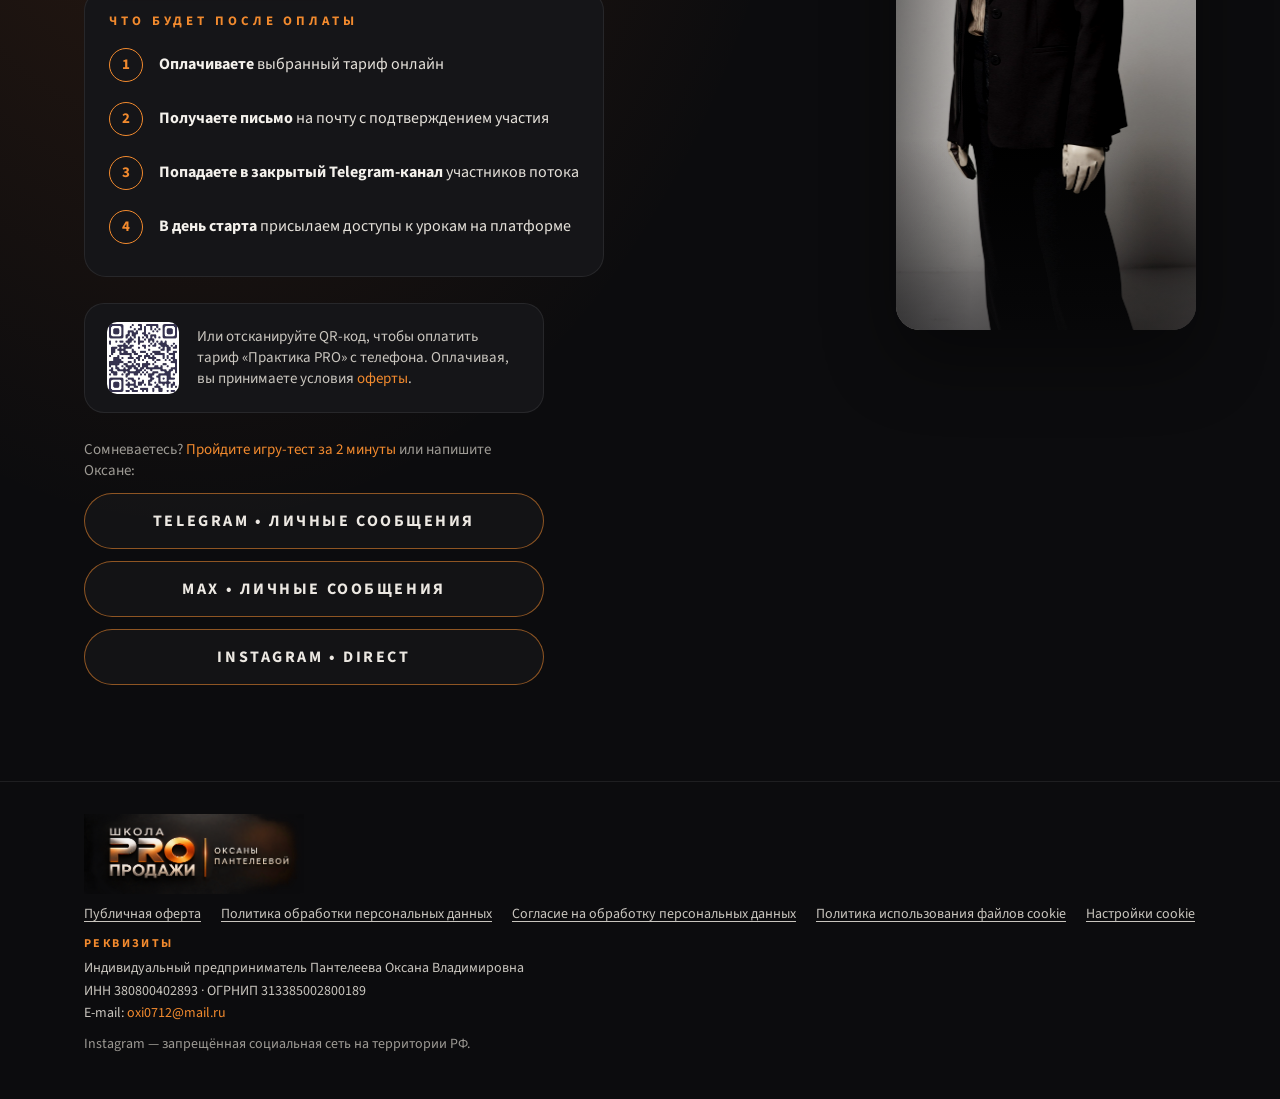
==== commit 24a9b653: "Черновик сокращения: вопросы и описания шагов раскрываются, отзывы выше программы, плотнее карточки " ====
--- a/index.html
+++ b/index.html
@@ -104,6 +104,28 @@
 .mf-p{margin:0;font-size:16px;line-height:1.5;color:#c9c5be}
 .mf-b{align-self:flex-start;margin-top:4px;display:inline-flex;align-items:center;min-height:46px;padding:0 22px;border-radius:999px;border:1px solid rgba(242,138,46,.6);color:#ece8e2;font-weight:700;font-size:14px;letter-spacing:.1em;text-transform:uppercase}
 .mf-b:hover{border-color:#f28a2e;color:#fff}
+@media (max-width:640px){
+#programma [style*="flex: 1 1 340px"]{padding:20px 20px 22px!important;gap:10px!important;border-radius:18px!important}
+#programma [style*="font-size: 64px"]{font-size:38px!important}
+#programma [style*="flex-wrap: wrap; gap: 20px"]{gap:12px!important}
+#programma h3{font-size:20px!important}
+#format .feat{padding:20px!important}
+#format .card{padding:20px!important}
+#otzyvy [style*="padding: 28px"]{padding:20px!important}
+}
+.qa{box-sizing:border-box;padding:0 28px;background:#151518;border:1px solid rgba(255,255,255,.08);border-radius:20px}
+.qa summary{list-style:none;cursor:pointer;padding:22px 34px 22px 0;position:relative}
+.qa summary::-webkit-details-marker{display:none}
+.qa summary::after{content:"+";position:absolute;right:0;top:50%;transform:translateY(-50%);font:600 28px/1 Lora,Georgia,serif;color:#f28a2e}
+.qa[open] summary::after{content:"\2212"}
+.qa[open] summary{padding-bottom:10px}
+.qa>div{padding:0 0 24px}
+.qa:hover{border-color:rgba(242,138,46,.4)}
+.more summary{list-style:none;cursor:pointer;display:inline-block;font-size:14px;font-weight:700;letter-spacing:.1em;text-transform:uppercase;color:#f28a2e;padding:2px 0}
+.more summary::-webkit-details-marker{display:none}
+.more summary::after{content:" +"}
+.more[open] summary::after{content:" \2212"}
+.more[open] summary{margin-bottom:10px}
 .chan{position:relative;overflow:hidden;display:grid;grid-template-columns:1.2fr 1fr;gap:28px;align-items:center;padding:36px 32px;border:1.5px solid rgba(242,138,46,.7);border-radius:28px;background:linear-gradient(135deg,rgba(242,138,46,.18),#151518 62%);box-shadow:0 24px 60px rgba(226,90,20,.18)}
 @media (max-width:860px){.chan{grid-template-columns:1fr;padding:28px 22px}}
 .chan-body{display:flex;flex-direction:column;gap:16px;min-width:0}
@@ -243,6 +265,36 @@
 <p style="margin: 0; font-family: Lora,Georgia,serif; font-style: italic; font-weight: 600; font-size: clamp(22px, 3vw, 30px); line-height: 1.35; color: #f28a2e; max-width: 820px;">Дело не в том, что вы «не продажник». У вас пока нет системы разговора.</p>
 </div>
 
+<div id="otzyvy" style="max-width: 1160px; margin: 0 auto; padding: 24px 24px 96px; box-sizing: border-box; display: flex; flex-direction: column; gap: 36px;">
+<div style="display: flex; flex-direction: column; gap: 16px; max-width: 760px;">
+<div style="font-size: 13px; letter-spacing: 0.3em; color: #f28a2e; font-weight: 700; text-transform: uppercase;">Отзывы</div>
+<h2 style="margin: 0; font-family: Lora,Georgia,serif; font-weight: 600; font-size: clamp(28px, 4vw, 44px); line-height: 1.15; color: #f4f1ec;">Что говорят те, кто уже прошёл обучение</h2>
+</div>
+<div style="display: flex; flex-wrap: wrap; gap: 20px;">
+
+<div style="flex: 1 1 260px; box-sizing: border-box; padding: 26px; background: #151518; border: 1px solid rgba(255,255,255,0.08); border-radius: 20px; display: flex; flex-direction: column; gap: 16px;">
+<div style="font-family: Lora,Georgia,serif; font-style: italic; font-weight: 600; font-size: 19px; line-height: 1.45; color: #f4f1ec;">«Оксана стала моим проводником в бизнес-моделировании — процессы превратились в стройную систему».</div>
+<div style="font-size: 15px; color: #9d9a94;">Елена Буяхаева</div>
+</div>
+
+<div style="flex: 1 1 260px; box-sizing: border-box; padding: 26px; background: #151518; border: 1px solid rgba(255,255,255,0.08); border-radius: 20px; display: flex; flex-direction: column; gap: 16px;">
+<div style="font-family: Lora,Georgia,serif; font-style: italic; font-weight: 600; font-size: 19px; line-height: 1.45; color: #f4f1ec;">«Нашла новую работу, чек вырос, добралась до зарплаты мечты — и это ещё не предел».</div>
+<div style="font-size: 15px; color: #9d9a94;">Лариса Ростовцева</div>
+</div>
+
+<div style="flex: 1 1 260px; box-sizing: border-box; padding: 26px; background: #151518; border: 1px solid rgba(255,255,255,0.08); border-radius: 20px; display: flex; flex-direction: column; gap: 16px;">
+<div style="font-family: Lora,Georgia,serif; font-style: italic; font-weight: 600; font-size: 19px; line-height: 1.45; color: #f4f1ec;">«Теперь в переговорах веду я, а не клиент. И я не так сильно боюсь услышать "нет"».</div>
+<div style="font-size: 15px; color: #9d9a94;">Евстолия Наголова</div>
+</div>
+
+<div style="flex: 1 1 260px; box-sizing: border-box; padding: 26px; background: #151518; border: 1px solid rgba(255,255,255,0.08); border-radius: 20px; display: flex; flex-direction: column; gap: 16px;">
+<div style="font-family: Lora,Georgia,serif; font-style: italic; font-weight: 600; font-size: 19px; line-height: 1.45; color: #f4f1ec;">«Пришла без опыта в продажах. Теперь знаю, с чего начать, чтобы продавать свои услуги».</div>
+<div style="font-size: 15px; color: #9d9a94;">Dari</div>
+</div>
+
+</div>
+</div>
+
 <div id="programma" style="max-width: 1160px; margin: 0 auto; padding: 24px 24px 88px; box-sizing: border-box; display: flex; flex-direction: column; gap: 40px;">
 <div style="display: flex; flex-direction: column; gap: 16px; max-width: 760px;">
 <div style="font-size: 13px; letter-spacing: 0.3em; color: #f28a2e; font-weight: 700; text-transform: uppercase;">Программа</div>
@@ -263,7 +315,7 @@
 <div style="flex: 1 1 340px; box-sizing: border-box; padding: 28px 28px 30px; background: #151518; border: 1px solid rgba(255,255,255,0.08); border-radius: 22px; display: flex; flex-direction: column; gap: 16px;">
 <div style="font-family: Lora,Georgia,serif; font-size: 64px; line-height: 1; font-weight: 700; color: transparent; -webkit-text-stroke: 1.5px rgba(242,138,46,0.7);">01</div>
 <h3 style="margin: 0; font-family: Lora,Georgia,serif; font-weight: 600; font-size: 23px; line-height: 1.25; color: #f4f1ec;">«Я не продажник». Вы просто не знали, как продавать себя</h3>
-<p style="margin: 0; font-size: 17px; line-height: 1.6; color: #c9c5be;">Разберём, почему сложно называть цену. Найдём вашу сильную сторону и научимся говорить о ценности без оправданий.</p>
+<details class="more"><summary>Подробнее</summary><p style="margin: 0; font-size: 17px; line-height: 1.6; color: #c9c5be;">Разберём, почему сложно называть цену. Найдём вашу сильную сторону и научимся говорить о ценности без оправданий.</p></details>
 <div style="margin-top: auto; padding: 14px 16px; background: rgba(242,138,46,0.09); border-radius: 12px;">
 <div style="font-size: 12px; letter-spacing: 0.24em; font-weight: 700; color: #f28a2e; text-transform: uppercase; margin-bottom: 6px;">На выходе</div>
 <div style="font-size: 16px; line-height: 1.5; color: #ece8e2;">Уверенность и готовность говорить о цене.</div>
@@ -273,7 +325,7 @@
 <div style="flex: 1 1 340px; box-sizing: border-box; padding: 28px 28px 30px; background: #151518; border: 1px solid rgba(255,255,255,0.08); border-radius: 22px; display: flex; flex-direction: column; gap: 16px;">
 <div style="font-family: Lora,Georgia,serif; font-size: 64px; line-height: 1; font-weight: 700; color: transparent; -webkit-text-stroke: 1.5px rgba(242,138,46,0.7);">02</div>
 <h3 style="margin: 0; font-family: Lora,Georgia,serif; font-weight: 600; font-size: 23px; line-height: 1.25; color: #f4f1ec;">Поймём, кому и что вы продаёте</h3>
-<p style="margin: 0; font-size: 17px; line-height: 1.6; color: #c9c5be;">Разберём аудиторию и её реальные задачи. Упакуем вашу экспертизу в понятный продукт.</p>
+<details class="more"><summary>Подробнее</summary><p style="margin: 0; font-size: 17px; line-height: 1.6; color: #c9c5be;">Разберём аудиторию и её реальные задачи. Упакуем вашу экспертизу в понятный продукт.</p></details>
 <div style="margin-top: auto; padding: 14px 16px; background: rgba(242,138,46,0.09); border-radius: 12px;">
 <div style="font-size: 12px; letter-spacing: 0.24em; font-weight: 700; color: #f28a2e; text-transform: uppercase; margin-bottom: 6px;">На выходе</div>
 <div style="font-size: 16px; line-height: 1.5; color: #ece8e2;">Ответ на «Кому я нужен?» и «Что именно я продаю?».</div>
@@ -283,7 +335,7 @@
 <div style="flex: 1 1 340px; box-sizing: border-box; padding: 28px 28px 30px; background: #151518; border: 1px solid rgba(255,255,255,0.08); border-radius: 22px; display: flex; flex-direction: column; gap: 16px;">
 <div style="font-family: Lora,Georgia,serif; font-size: 64px; line-height: 1; font-weight: 700; color: transparent; -webkit-text-stroke: 1.5px rgba(242,138,46,0.7);">03</div>
 <h3 style="margin: 0; font-family: Lora,Georgia,serif; font-weight: 600; font-size: 23px; line-height: 1.25; color: #f4f1ec;">Перестанете терять клиента в разговоре</h3>
-<p style="margin: 0; font-size: 17px; line-height: 1.6; color: #c9c5be;">Соберём алгоритм продажи: как начать диалог, задать вопросы и перейти к предложению.</p>
+<details class="more"><summary>Подробнее</summary><p style="margin: 0; font-size: 17px; line-height: 1.6; color: #c9c5be;">Соберём алгоритм продажи: как начать диалог, задать вопросы и перейти к предложению.</p></details>
 <div style="margin-top: auto; padding: 14px 16px; background: rgba(242,138,46,0.09); border-radius: 12px;">
 <div style="font-size: 12px; letter-spacing: 0.24em; font-weight: 700; color: #f28a2e; text-transform: uppercase; margin-bottom: 6px;">На выходе</div>
 <div style="font-size: 16px; line-height: 1.5; color: #ece8e2;">Схема разговора вместо импровизации и бесплатных консультаций.</div>
@@ -293,7 +345,7 @@
 <div style="flex: 1 1 340px; box-sizing: border-box; padding: 28px 28px 30px; background: #151518; border: 1px solid rgba(255,255,255,0.08); border-radius: 22px; display: flex; flex-direction: column; gap: 16px;">
 <div style="font-family: Lora,Georgia,serif; font-size: 64px; line-height: 1; font-weight: 700; color: transparent; -webkit-text-stroke: 1.5px rgba(242,138,46,0.7);">04</div>
 <h3 style="margin: 0; font-family: Lora,Georgia,serif; font-weight: 600; font-size: 23px; line-height: 1.25; color: #f4f1ec;">Продажи в переписке и на консультации</h3>
-<p style="margin: 0; font-size: 17px; line-height: 1.6; color: #c9c5be;">Сильные вопросы, голосовые сообщения и ошибки в переписках, из-за которых клиент пропадает.</p>
+<details class="more"><summary>Подробнее</summary><p style="margin: 0; font-size: 17px; line-height: 1.6; color: #c9c5be;">Сильные вопросы, голосовые сообщения и ошибки в переписках, из-за которых клиент пропадает.</p></details>
 <div style="margin-top: auto; padding: 14px 16px; background: rgba(242,138,46,0.09); border-radius: 12px;">
 <div style="font-size: 12px; letter-spacing: 0.24em; font-weight: 700; color: #f28a2e; text-transform: uppercase; margin-bottom: 6px;">На выходе</div>
 <div style="font-size: 16px; line-height: 1.5; color: #ece8e2;">Библиотека сообщений и вопросов, отработанные сценарии продаж.</div>
@@ -303,7 +355,7 @@
 <div style="flex: 1 1 340px; box-sizing: border-box; padding: 28px 28px 30px; background: #151518; border: 1px solid rgba(255,255,255,0.08); border-radius: 22px; display: flex; flex-direction: column; gap: 16px;">
 <div style="font-family: Lora,Georgia,serif; font-size: 64px; line-height: 1; font-weight: 700; color: transparent; -webkit-text-stroke: 1.5px rgba(242,138,46,0.7);">05</div>
 <h3 style="margin: 0; font-family: Lora,Georgia,serif; font-weight: 600; font-size: 23px; line-height: 1.25; color: #f4f1ec;">«Дорого», «я подумаю», «у других дешевле». Что отвечать?</h3>
-<p style="margin: 0; font-size: 17px; line-height: 1.6; color: #c9c5be;">Найдём настоящую причину сомнений и научимся отвечать без скидок и давления.</p>
+<details class="more"><summary>Подробнее</summary><p style="margin: 0; font-size: 17px; line-height: 1.6; color: #c9c5be;">Найдём настоящую причину сомнений и научимся отвечать без скидок и давления.</p></details>
 <div style="margin-top: auto; padding: 14px 16px; background: rgba(242,138,46,0.09); border-radius: 12px;">
 <div style="font-size: 12px; letter-spacing: 0.24em; font-weight: 700; color: #f28a2e; text-transform: uppercase; margin-bottom: 6px;">На выходе</div>
 <div style="font-size: 16px; line-height: 1.5; color: #ece8e2;">Готовые формулировки для звонков, встреч и переписок.</div>
@@ -313,7 +365,7 @@
 <div style="flex: 1 1 340px; box-sizing: border-box; padding: 28px 28px 30px; background: #151518; border: 1px solid rgba(255,255,255,0.08); border-radius: 22px; display: flex; flex-direction: column; gap: 16px;">
 <div style="font-family: Lora,Georgia,serif; font-size: 64px; line-height: 1; font-weight: 700; color: transparent; -webkit-text-stroke: 1.5px rgba(242,138,46,0.7);">06</div>
 <h3 style="margin: 0; font-family: Lora,Georgia,serif; font-weight: 600; font-size: 23px; line-height: 1.25; color: #f4f1ec;">Отработаете всё на своих реальных клиентах</h3>
-<p style="margin: 0; font-size: 17px; line-height: 1.6; color: #c9c5be;">На мастермайнде разберём ваши диалоги и найдём, где вы теряете клиентов.</p>
+<details class="more"><summary>Подробнее</summary><p style="margin: 0; font-size: 17px; line-height: 1.6; color: #c9c5be;">На мастермайнде разберём ваши диалоги и найдём, где вы теряете клиентов.</p></details>
 <div style="margin-top: auto; padding: 14px 16px; background: rgba(242,138,46,0.09); border-radius: 12px;">
 <div style="font-size: 12px; letter-spacing: 0.24em; font-weight: 700; color: #f28a2e; text-transform: uppercase; margin-bottom: 6px;">На выходе</div>
 <div style="font-size: 16px; line-height: 1.5; color: #ece8e2;">Своя рабочая система продаж, готовая к применению.</div>
@@ -351,36 +403,6 @@
 <div class="card create-item"><div class="check"><svg width="14" height="14" viewBox="0 0 24 24" fill="none"><path d="M4 12.5L9.5 18L20 6" stroke="white" stroke-width="3" stroke-linecap="round" stroke-linejoin="round"/></svg></div><span>Систему последующих касаний</span></div>
 <div class="card create-item"><div class="check"><svg width="14" height="14" viewBox="0 0 24 24" fill="none"><path d="M4 12.5L9.5 18L20 6" stroke="white" stroke-width="3" stroke-linecap="round" stroke-linejoin="round"/></svg></div><span>План развития продаж на 30 дней</span></div>
 </div></div>
-
-<div id="otzyvy" style="max-width: 1160px; margin: 0 auto; padding: 24px 24px 96px; box-sizing: border-box; display: flex; flex-direction: column; gap: 36px;">
-<div style="display: flex; flex-direction: column; gap: 16px; max-width: 760px;">
-<div style="font-size: 13px; letter-spacing: 0.3em; color: #f28a2e; font-weight: 700; text-transform: uppercase;">Отзывы</div>
-<h2 style="margin: 0; font-family: Lora,Georgia,serif; font-weight: 600; font-size: clamp(28px, 4vw, 44px); line-height: 1.15; color: #f4f1ec;">Что говорят те, кто уже прошёл обучение</h2>
-</div>
-<div style="display: flex; flex-wrap: wrap; gap: 20px;">
-
-<div style="flex: 1 1 260px; box-sizing: border-box; padding: 26px; background: #151518; border: 1px solid rgba(255,255,255,0.08); border-radius: 20px; display: flex; flex-direction: column; gap: 16px;">
-<div style="font-family: Lora,Georgia,serif; font-style: italic; font-weight: 600; font-size: 19px; line-height: 1.45; color: #f4f1ec;">«Оксана стала моим проводником в бизнес-моделировании — процессы превратились в стройную систему».</div>
-<div style="font-size: 15px; color: #9d9a94;">Елена Буяхаева</div>
-</div>
-
-<div style="flex: 1 1 260px; box-sizing: border-box; padding: 26px; background: #151518; border: 1px solid rgba(255,255,255,0.08); border-radius: 20px; display: flex; flex-direction: column; gap: 16px;">
-<div style="font-family: Lora,Georgia,serif; font-style: italic; font-weight: 600; font-size: 19px; line-height: 1.45; color: #f4f1ec;">«Нашла новую работу, чек вырос, добралась до зарплаты мечты — и это ещё не предел».</div>
-<div style="font-size: 15px; color: #9d9a94;">Лариса Ростовцева</div>
-</div>
-
-<div style="flex: 1 1 260px; box-sizing: border-box; padding: 26px; background: #151518; border: 1px solid rgba(255,255,255,0.08); border-radius: 20px; display: flex; flex-direction: column; gap: 16px;">
-<div style="font-family: Lora,Georgia,serif; font-style: italic; font-weight: 600; font-size: 19px; line-height: 1.45; color: #f4f1ec;">«Теперь в переговорах веду я, а не клиент. И я не так сильно боюсь услышать "нет"».</div>
-<div style="font-size: 15px; color: #9d9a94;">Евстолия Наголова</div>
-</div>
-
-<div style="flex: 1 1 260px; box-sizing: border-box; padding: 26px; background: #151518; border: 1px solid rgba(255,255,255,0.08); border-radius: 20px; display: flex; flex-direction: column; gap: 16px;">
-<div style="font-family: Lora,Georgia,serif; font-style: italic; font-weight: 600; font-size: 19px; line-height: 1.45; color: #f4f1ec;">«Пришла без опыта в продажах. Теперь знаю, с чего начать, чтобы продавать свои услуги».</div>
-<div style="font-size: 15px; color: #9d9a94;">Dari</div>
-</div>
-
-</div>
-</div>
 
 <div id="oksana" style="max-width: 1160px; margin: 0 auto; padding: 88px 24px; box-sizing: border-box; display: flex; flex-wrap: wrap; gap: 48px; align-items: center; justify-content: center;">
 <div style="position: relative; flex: 0 1 400px; width: 400px; max-width: 100%; height: 540px; box-sizing: border-box; border-radius: 24px; overflow: hidden; box-shadow: 0 30px 70px rgba(0,0,0,0.4);">
@@ -462,35 +484,17 @@
 </div>
 <div style="display: flex; flex-direction: column; gap: 16px;">
 
-<div style="box-sizing: border-box; padding: 24px 28px; background: #151518; border: 1px solid rgba(255,255,255,0.08); border-radius: 20px; display: flex; flex-direction: column; gap: 10px;">
-<div style="font-family: Lora,Georgia,serif; font-weight: 600; font-size: 19px; color: #f4f1ec;">У меня совсем нет времени — я и так занят(а) клиентами</div>
-<div style="font-size: 17px; line-height: 1.6; color: #c9c5be;">Курс построен на практике с вашими же клиентами: вы применяете каждый шаг сразу в работе, а не откладываете на «после обучения».</div>
-</div>
-
-<div style="box-sizing: border-box; padding: 24px 28px; background: #151518; border: 1px solid rgba(255,255,255,0.08); border-radius: 20px; display: flex; flex-direction: column; gap: 10px;">
-<div style="font-family: Lora,Georgia,serif; font-weight: 600; font-size: 19px; color: #f4f1ec;">Я не «продажник» по натуре — вдруг не получится?</div>
-<div style="font-size: 17px; line-height: 1.6; color: #c9c5be;">Курс как раз для тех, кто себя так не считает. Вместо врождённого таланта — понятный алгоритм разговора, который можно повторить.</div>
-</div>
-
-<div style="box-sizing: border-box; padding: 24px 28px; background: #151518; border: 1px solid rgba(255,255,255,0.08); border-radius: 20px; display: flex; flex-direction: column; gap: 10px;">
-<div style="font-family: Lora,Georgia,serif; font-weight: 600; font-size: 19px; color: #f4f1ec;">Я уже проходил(а) тренинги по продажам, и не сработало</div>
-<div style="font-size: 17px; line-height: 1.6; color: #c9c5be;">На Zoom-практикумах разбираются ваши реальные диалоги с вашими клиентами, а не общие скрипты «для всех». Плюс обратная связь по заданиям и диагностика до и после, чтобы вы видели свой прогресс.</div>
-</div>
-
-<div style="box-sizing: border-box; padding: 24px 28px; background: #151518; border: 1px solid rgba(255,255,255,0.08); border-radius: 20px; display: flex; flex-direction: column; gap: 10px;">
-<div style="font-family: Lora,Georgia,serif; font-weight: 600; font-size: 19px; color: #f4f1ec;">Мне подходит, если я только начинаю продавать свои услуги?</div>
-<div style="font-size: 17px; line-height: 1.6; color: #c9c5be;">Да. Курс проходят и те, кто только начинает называть цену клиентам, и те, кто продаёт давно, но хочет делать это увереннее.</div>
-</div>
-
-<div style="box-sizing: border-box; padding: 24px 28px; background: #151518; border: 1px solid rgba(255,255,255,0.08); border-radius: 20px; display: flex; flex-direction: column; gap: 10px;">
-<div style="font-family: Lora,Georgia,serif; font-weight: 600; font-size: 19px; color: #f4f1ec;">Как проходит обучение?</div>
-<div style="font-size: 17px; line-height: 1.6; color: #c9c5be;">Онлайн, 6 недель, старт 15 ноября. Начинаем с вводного модуля о мышлении и отношении к продажам, дальше каждую неделю - модуль из коротких видеоуроков по 15-20 минут и практическое задание. В тарифах «Практика PRO» и «Личное сопровождение» - еженедельный Zoom-практикум, закрытый чат и обратная связь по заданиям. Материалы доступны 6 месяцев.</div>
-</div>
-
-<div style="box-sizing: border-box; padding: 24px 28px; background: #151518; border: 1px solid rgba(255,255,255,0.08); border-radius: 20px; display: flex; flex-direction: column; gap: 10px;">
-<div style="font-family: Lora,Georgia,serif; font-weight: 600; font-size: 19px; color: #f4f1ec;">Какой тариф выбрать?</div>
-<div style="font-size: 17px; line-height: 1.6; color: #c9c5be;">Если вы дисциплинированы и вам нужен алгоритм - «Самостоятельный». Если хотите отработать навык на практике и получить разбор своих диалогов - «Практика PRO», с ним результат приходит быстрее всего. Если нужен персональный аудит и внимание Оксаны - «Личное сопровождение». Сомневаетесь - напишите Оксане, она подскажет.</div>
-</div>
+<details class="qa"><summary style="font-family: Lora,Georgia,serif; font-weight: 600; font-size: 19px; color: #f4f1ec;">У меня совсем нет времени — я и так занят(а) клиентами</summary><div style="font-size: 17px; line-height: 1.6; color: #c9c5be;">Курс построен на практике с вашими же клиентами: вы применяете каждый шаг сразу в работе, а не откладываете на «после обучения».</div></details>
+
+<details class="qa"><summary style="font-family: Lora,Georgia,serif; font-weight: 600; font-size: 19px; color: #f4f1ec;">Я не «продажник» по натуре — вдруг не получится?</summary><div style="font-size: 17px; line-height: 1.6; color: #c9c5be;">Курс как раз для тех, кто себя так не считает. Вместо врождённого таланта — понятный алгоритм разговора, который можно повторить.</div></details>
+
+<details class="qa"><summary style="font-family: Lora,Georgia,serif; font-weight: 600; font-size: 19px; color: #f4f1ec;">Я уже проходил(а) тренинги по продажам, и не сработало</summary><div style="font-size: 17px; line-height: 1.6; color: #c9c5be;">На Zoom-практикумах разбираются ваши реальные диалоги с вашими клиентами, а не общие скрипты «для всех». Плюс обратная связь по заданиям и диагностика до и после, чтобы вы видели свой прогресс.</div></details>
+
+<details class="qa"><summary style="font-family: Lora,Georgia,serif; font-weight: 600; font-size: 19px; color: #f4f1ec;">Мне подходит, если я только начинаю продавать свои услуги?</summary><div style="font-size: 17px; line-height: 1.6; color: #c9c5be;">Да. Курс проходят и те, кто только начинает называть цену клиентам, и те, кто продаёт давно, но хочет делать это увереннее.</div></details>
+
+<details class="qa"><summary style="font-family: Lora,Georgia,serif; font-weight: 600; font-size: 19px; color: #f4f1ec;">Как проходит обучение?</summary><div style="font-size: 17px; line-height: 1.6; color: #c9c5be;">Онлайн, 6 недель, старт 15 ноября. Начинаем с вводного модуля о мышлении и отношении к продажам, дальше каждую неделю - модуль из коротких видеоуроков по 15-20 минут и практическое задание. В тарифах «Практика PRO» и «Личное сопровождение» - еженедельный Zoom-практикум, закрытый чат и обратная связь по заданиям. Материалы доступны 6 месяцев.</div></details>
+
+<details class="qa"><summary style="font-family: Lora,Georgia,serif; font-weight: 600; font-size: 19px; color: #f4f1ec;">Какой тариф выбрать?</summary><div style="font-size: 17px; line-height: 1.6; color: #c9c5be;">Если вы дисциплинированы и вам нужен алгоритм - «Самостоятельный». Если хотите отработать навык на практике и получить разбор своих диалогов - «Практика PRO», с ним результат приходит быстрее всего. Если нужен персональный аудит и внимание Оксаны - «Личное сопровождение». Сомневаетесь - напишите Оксане, она подскажет.</div></details>
 
 </div>
 </div>
